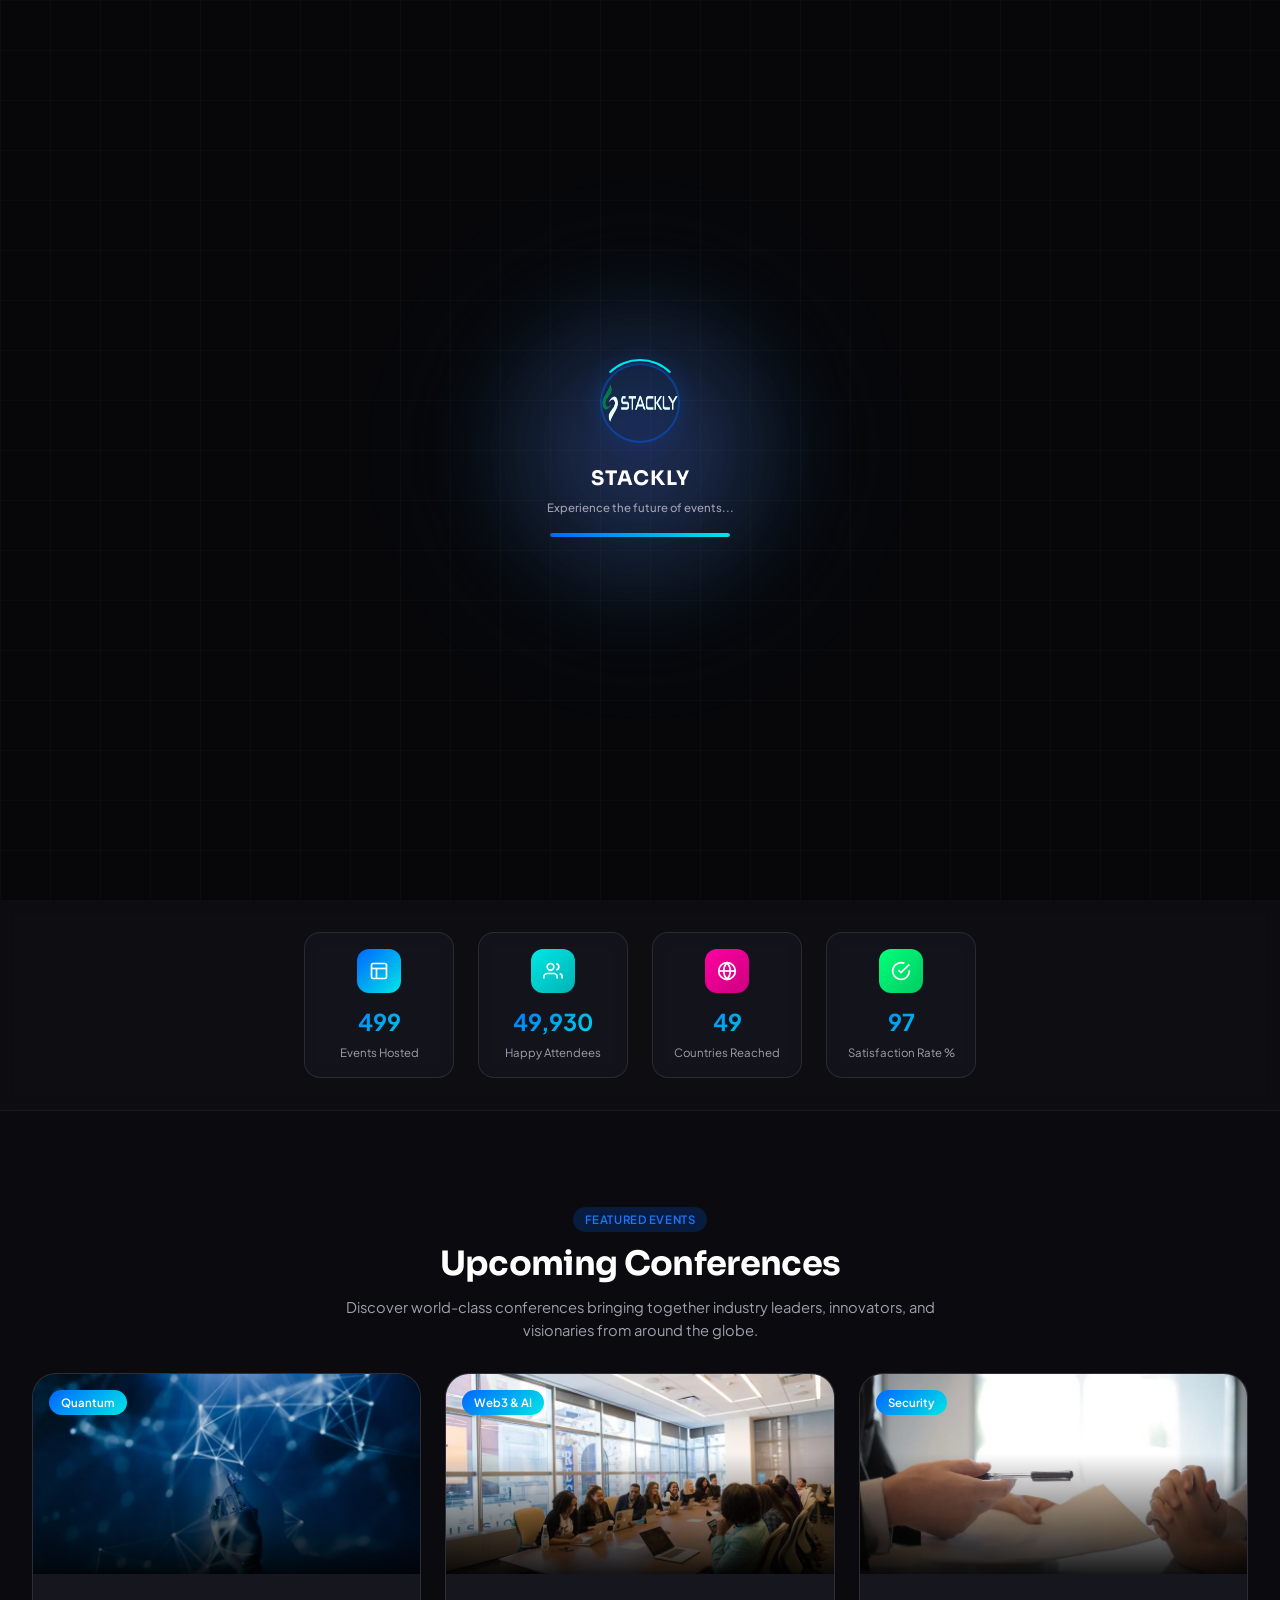
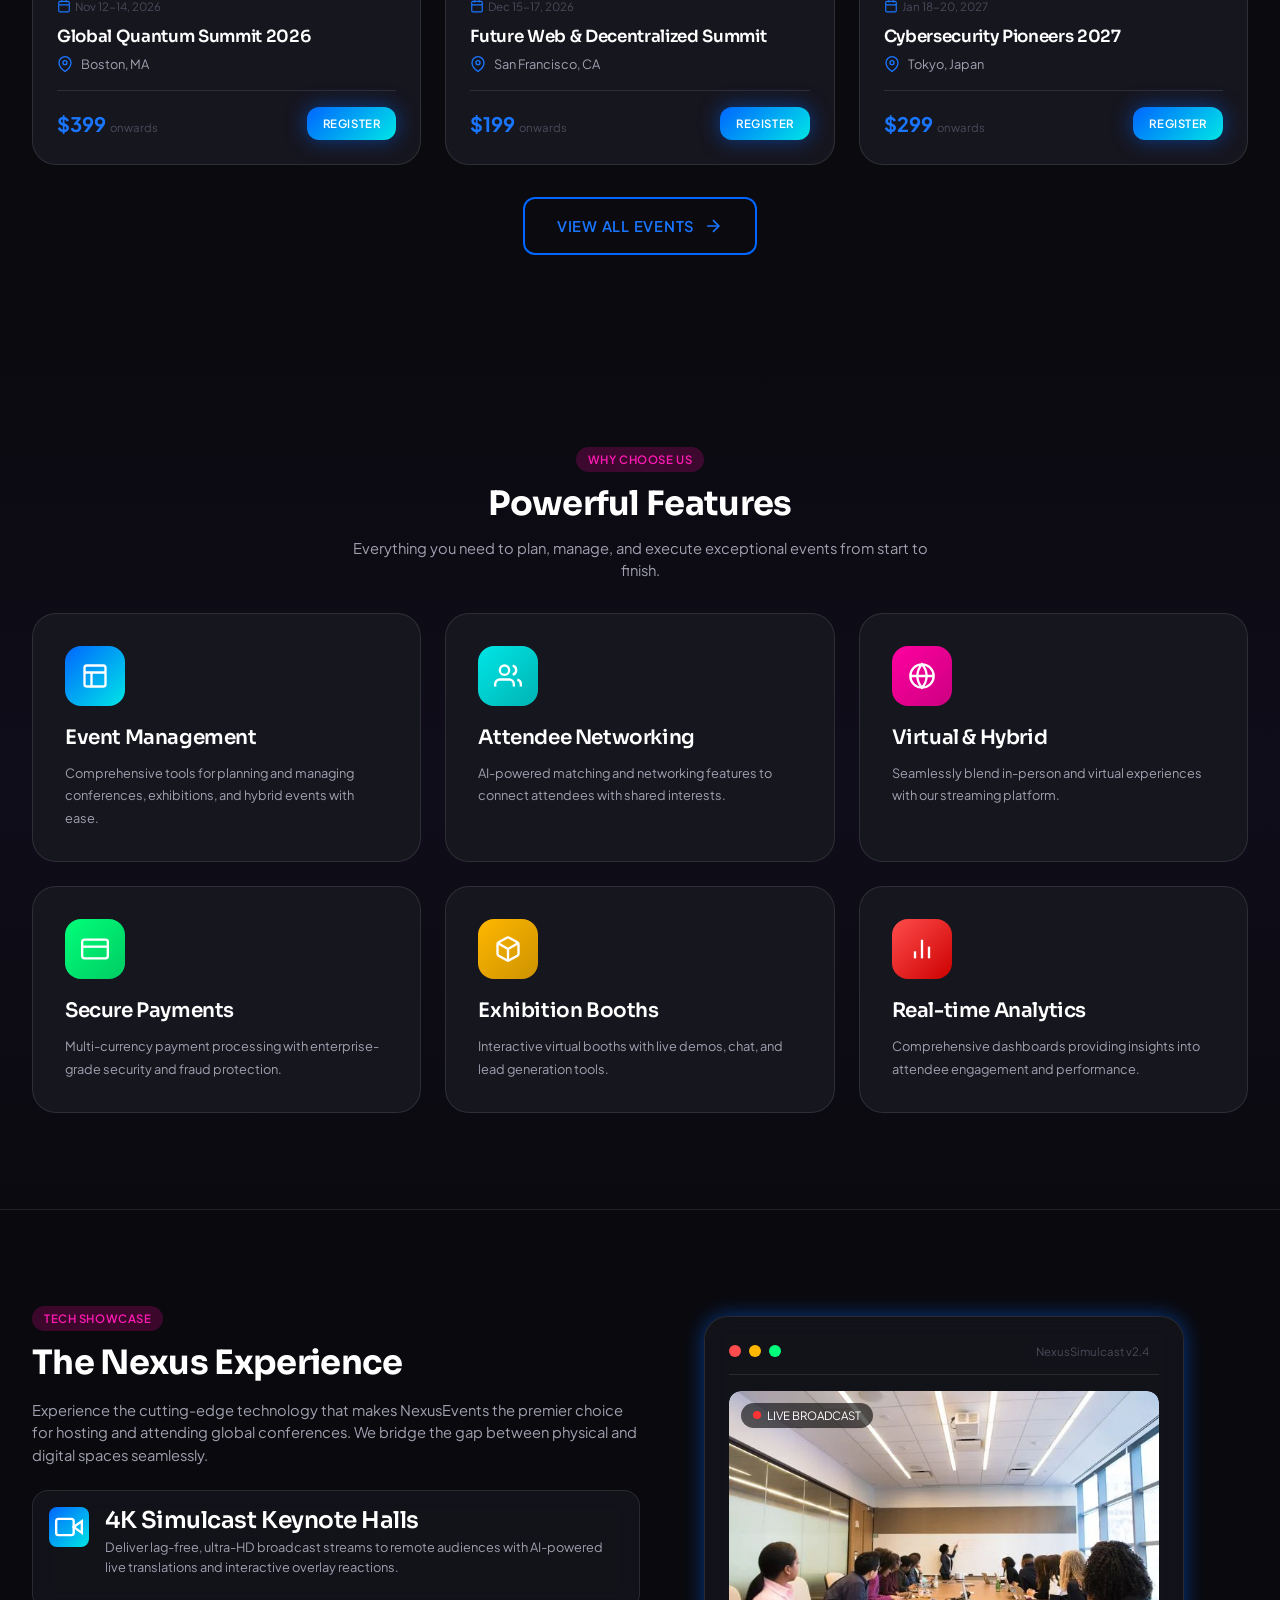
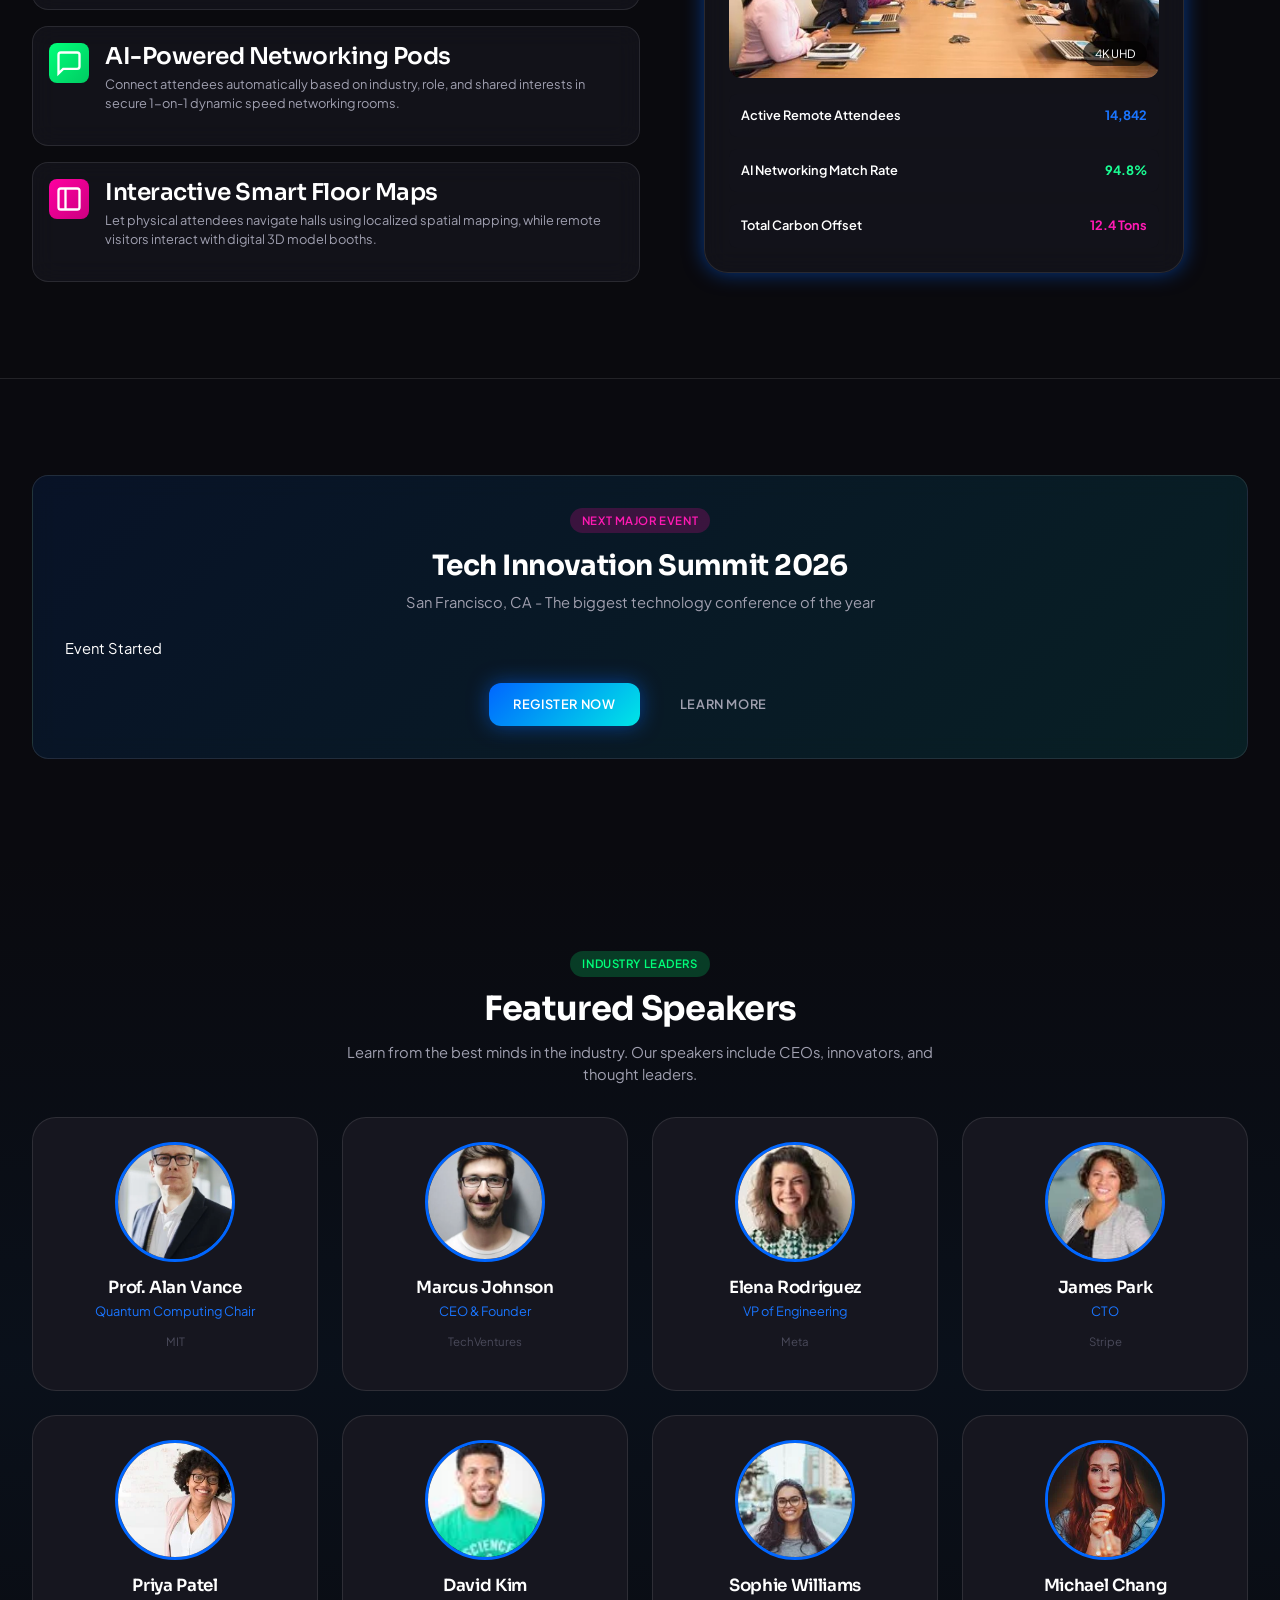
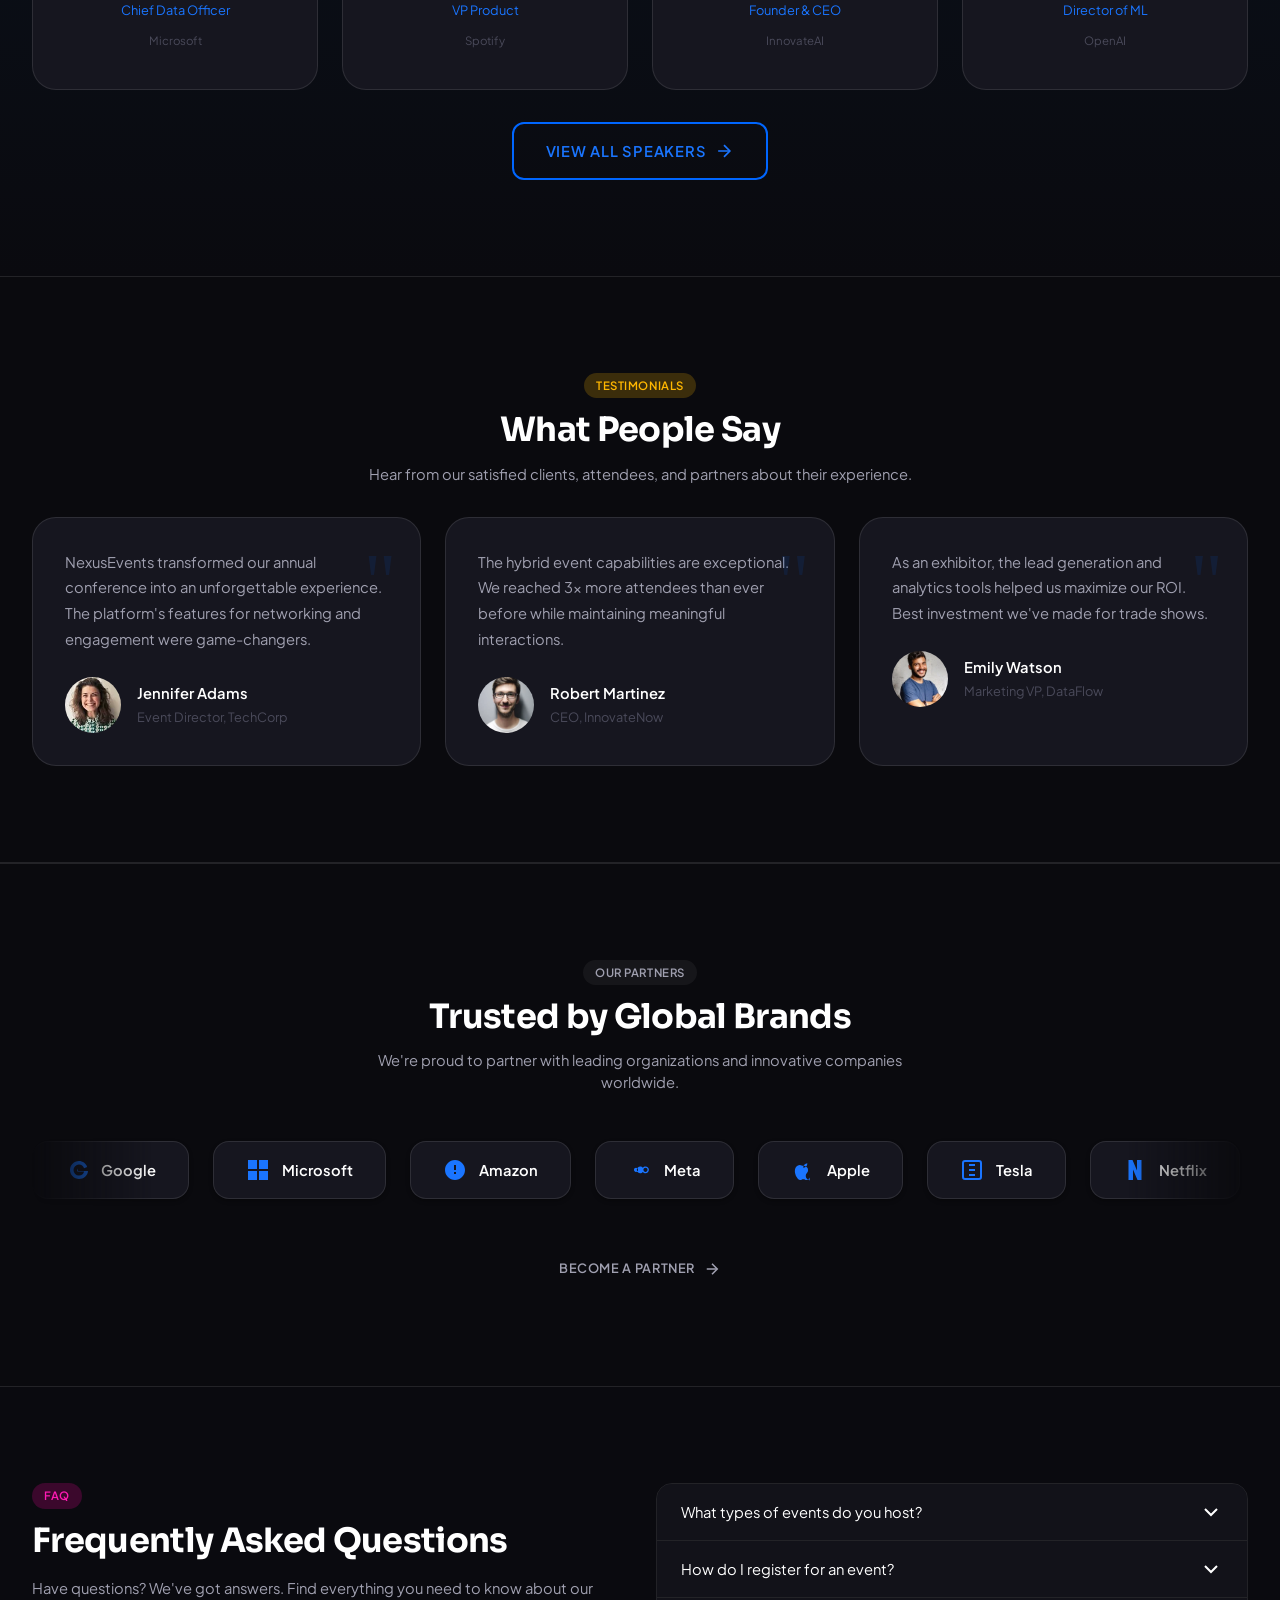
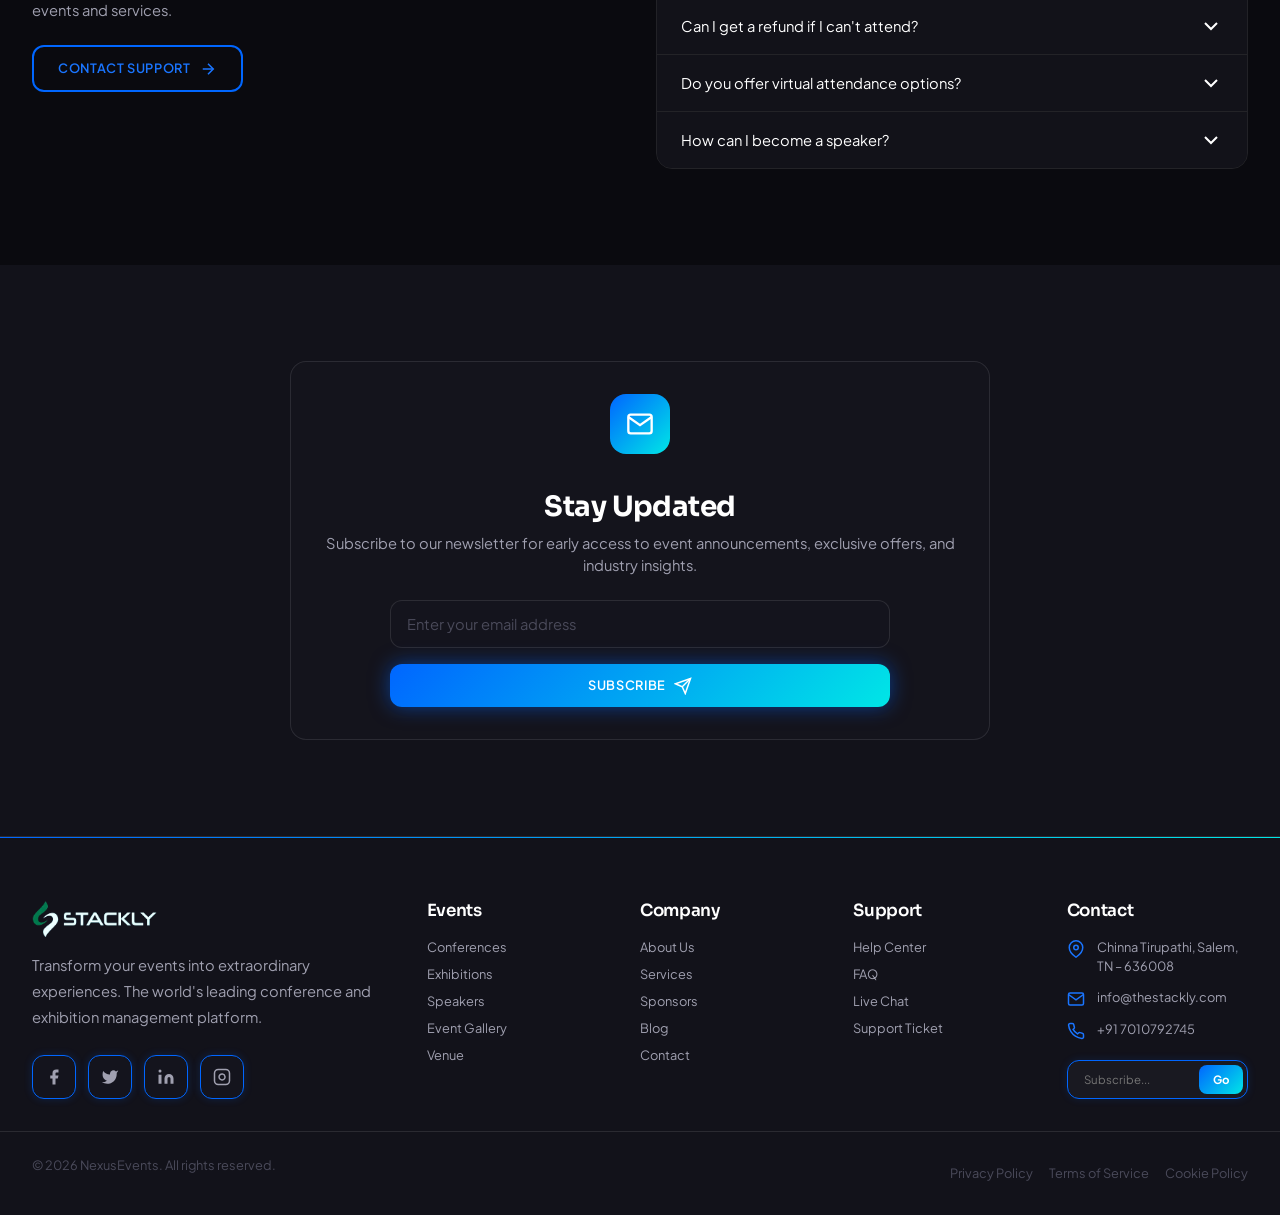
==== index.html @ 1e0a066d "Initial commit" ====
<!DOCTYPE html>
<html lang="en" data-theme="dark">

<head>
  <meta charset="UTF-8">
  <meta name="viewport" content="width=device-width, initial-scale=1.0">
  <meta name="description"
    content="NexusEvents - Premier Conference & Exhibition Management Platform. Plan, manage, and execute world-class events with cutting-edge technology.">
  <meta name="keywords" content="conference, exhibition, event management, networking, tickets, registration">
  <meta name="author" content="NexusEvents">

  <!-- Open Graph -->
  <meta property="og:title" content="NexusEvents - Conference & Exhibition Management Platform">
  <meta property="og:description" content="Plan, manage, and execute world-class events with cutting-edge technology.">
  <meta property="og:type" content="website">

  <title>NexusEvents - Conference & Exhibition Management Platform</title>

  <!-- Favicon -->
  <link rel="icon" type="image/svg+xml"
    href="data:image/svg+xml,%3Csvg xmlns='http://www.w3.org/2000/svg' viewBox='0 0 100 100'%3E%3Cdefs%3E%3ClinearGradient id='g' x1='0%25' y1='0%25' x2='100%25' y2='100%25'%3E%3Cstop offset='0%25' style='stop-color:%230066ff'/%3E%3Cstop offset='100%25' style='stop-color:%2300e6e6'/%3E%3C/linearGradient%3E%3C/defs%3E%3Crect width='100' height='100' rx='20' fill='url(%23g)'/%3E%3Cpath d='M30 35h40v5H30zm0 12h40v5H30zm0 12h30v5H30z' fill='white'/%3E%3C/svg%3E">

  <!-- Fonts -->
  <link rel="preconnect" href="https://fonts.googleapis.com">
  <link rel="preconnect" href="https://fonts.gstatic.com" crossorigin>
  <link
    href="https://fonts.googleapis.com/css2?family=Plus+Jakarta+Sans:wght@300;400;500;600;700;800&family=Sora:wght@400;500;600;700;800&family=JetBrains+Mono:wght@400;500&display=swap"
    rel="stylesheet">

  <!-- Styles -->
  <link rel="stylesheet" href="css/main.css">
</head>

<body>
  <!-- Loading Screen -->
  <div class="loading-screen" id="loadingScreen"></div>

  <!-- Skip Link for Accessibility -->
  <a href="#main-content" class="skip-link">Skip to main content</a>

  <!-- Header -->
  <header class="header" id="header">
    <div class="header-container">
      <a href="index.html" class="header-logo">
        <div class="header-logo-icon">
          <svg viewBox="0 0 24 24" fill="none" stroke="currentColor" stroke-width="2">
            <rect x="3" y="3" width="18" height="18" rx="2" ry="2"></rect>
            <line x1="3" y1="9" x2="21" y2="9"></line>
            <line x1="9" y1="21" x2="9" y2="9"></line>
          </svg>
        </div>
        <span class="header-logo-text">NexusEvents</span>
      </a>

      <nav class="header-nav" role="navigation" aria-label="Main navigation">
        <a href="index.html" class="header-nav-link active">Home</a>
        <div class="header-nav-item">
          <a href="#" class="header-nav-link">Events</a>
          <div class="header-dropdown">
            <a href="conferences.html" class="header-dropdown-link">
              <svg viewBox="0 0 24 24" fill="none" stroke="currentColor" stroke-width="2">
                <rect x="3" y="3" width="18" height="18" rx="2" ry="2"></rect>
                <line x1="3" y1="9" x2="21" y2="9"></line>
              </svg>
              Conferences
            </a>
            <a href="exhibitions.html" class="header-dropdown-link">
              <svg viewBox="0 0 24 24" fill="none" stroke="currentColor" stroke-width="2">
                <path d="M12 2L2 7l10 5 10-5-10-5z"></path>
                <path d="M2 17l10 5 10-5"></path>
                <path d="M2 12l10 5 10-5"></path>
              </svg>
              Exhibitions
            </a>
            <a href="speakers.html" class="header-dropdown-link">
              <svg viewBox="0 0 24 24" fill="none" stroke="currentColor" stroke-width="2">
                <path d="M17 21v-2a4 4 0 0 0-4-4H5a4 4 0 0 0-4 4v2"></path>
                <circle cx="9" cy="7" r="4"></circle>
                <path d="M23 21v-2a4 4 0 0 0-3-3.87"></path>
                <path d="M16 3.13a4 4 0 0 1 0 7.75"></path>
              </svg>
              Speakers
            </a>
          </div>
        </div>
        <a href="about.html" class="header-nav-link">About</a>
        <a href="services.html" class="header-nav-link">Services</a>
        <a href="pricing.html" class="header-nav-link">Pricing</a>
        <a href="blog.html" class="header-nav-link">Blog</a>
        <a href="contact.html" class="header-nav-link">Contact</a>
      </nav>

      <div class="header-actions">
        <a href="login.html" class="btn btn-secondary btn-sm">Login</a>
        <a href="register.html" class="btn btn-primary btn-sm">Register</a>

        <button class="header-menu-toggle" aria-label="Toggle mobile menu">
          <svg viewBox="0 0 24 24" width="24" height="24" fill="none" stroke="currentColor" stroke-width="2">
            <line x1="3" y1="6" x2="21" y2="6"></line>
            <line x1="3" y1="12" x2="21" y2="12"></line>
            <line x1="3" y1="18" x2="21" y2="18"></line>
          </svg>
        </button>
      </div>
    </div>
  </header>

  <!-- Mobile Navigation -->
  <nav class="mobile-nav" id="mobileNav">
    <div class="mobile-nav-content">
      <a href="index.html" class="mobile-nav-link active">Home</a>
      <a href="conferences.html" class="mobile-nav-link">Conferences</a>
      <a href="exhibitions.html" class="mobile-nav-link">Exhibitions</a>
      <a href="speakers.html" class="mobile-nav-link">Speakers</a>
      <a href="about.html" class="mobile-nav-link">About</a>
      <a href="services.html" class="mobile-nav-link">Services</a>
      <a href="pricing.html" class="mobile-nav-link">Pricing</a>
      <a href="blog.html" class="mobile-nav-link">Blog</a>
      <a href="contact.html" class="mobile-nav-link">Contact</a>
      <div class="mobile-nav-divider"></div>
      <a href="login.html" class="mobile-nav-link">Login</a>
      <a href="register.html" class="mobile-nav-link">Register</a>
    </div>
  </nav>

  <!-- Main Content -->
  <main id="main-content">
    <section class="hero">
      <div class="hero-bg-carousel">
        <div class="hero-bg-slide active" style="background-image: url('assets/pexels_photo_2774556.webp');"></div>
        <div class="hero-bg-slide" style="background-image: url('assets/pexels_photo_1181396.webp');"></div>
        <div class="hero-bg-slide" style="background-image: url('assets/pexels_photo_3183183.webp');"></div>
        <div class="hero-bg-overlay"></div>
      </div>
      <div class="hero-particles" aria-hidden="true"></div>

      <div class="container">
        <div class="hero-content">


          <h1 class="hero-title" id="hero-title">
            <span class="hero-title-line">Transform Your</span>
            <span class="hero-title-line"><span class="hero-title-gradient">Events</span> Into</span>
            <span class="hero-title-line">Extraordinary</span>
            <span class="hero-title-line"><span class="hero-title-gradient">Experiences</span></span>
          </h1>

          <p class="hero-description" id="hero-desc">
            Plan, manage, and execute world-class conferences and exhibitions with our cutting-edge platform. Connect
            with industry leaders, showcase innovations, and create unforgettable experiences.
          </p>

          <div class="hero-actions">
            <a href="conferences.html" class="btn btn-primary btn-lg btn-ripple">
              <svg viewBox="0 0 24 24" width="20" height="20" fill="none" stroke="currentColor" stroke-width="2">
                <polygon points="5 3 19 12 5 21 5 3"></polygon>
              </svg>
              Explore Events
            </a>
            <a href="register.html" class="btn btn-outline btn-lg">
              <svg viewBox="0 0 24 24" width="20" height="20" fill="none" stroke="currentColor" stroke-width="2">
                <path d="M16 21v-2a4 4 0 0 0-4-4H5a4 4 0 0 0-4 4v2"></path>
                <circle cx="8.5" cy="7" r="4"></circle>
                <line x1="20" y1="8" x2="20" y2="14"></line>
                <line x1="23" y1="11" x2="17" y2="11"></line>
              </svg>
              Register Now
            </a>
          </div>

          <!-- Orbit Animation -->
          <div class="hero-visual" aria-hidden="true">
            <div class="hero-3d-element">
              <div class="hero-orbit"></div>
              <div class="hero-orbit"></div>
              <div class="hero-orbit"></div>
              <div class="hero-center">
                <svg viewBox="0 0 24 24" fill="none" stroke="currentColor" stroke-width="2">
                  <rect x="3" y="3" width="18" height="18" rx="2" ry="2"></rect>
                  <line x1="3" y1="9" x2="21" y2="9"></line>
                  <line x1="9" y1="21" x2="9" y2="9"></line>
                </svg>
              </div>
            </div>
          </div>


    </section>

    <!-- Stats Section -->
    <section class="section"
      style="padding: var(--space-8) 0; background: rgba(255, 255, 255, 0.015); backdrop-filter: blur(8px); -webkit-backdrop-filter: blur(8px); border-bottom: 1px solid var(--border-secondary);">
      <div class="container">
        <div class="stats-row">
          <div class="stat-item" data-animate="fade-up">
            <div class="stat-icon">
              <svg viewBox="0 0 24 24" fill="none" stroke="currentColor" stroke-width="2">
                <rect x="3" y="3" width="18" height="18" rx="2" ry="2"></rect>
                <line x1="3" y1="9" x2="21" y2="9"></line>
                <line x1="9" y1="21" x2="9" y2="9"></line>
              </svg>
            </div>
            <div class="stat-value" data-count="500">0</div>
            <div class="stat-label">Events Hosted</div>
          </div>

          <div class="stat-item" data-animate="fade-up" data-delay="100">
            <div class="stat-icon" style="background: linear-gradient(135deg, #00e6e6, #00b3b3);">
              <svg viewBox="0 0 24 24" fill="none" stroke="currentColor" stroke-width="2">
                <path d="M17 21v-2a4 4 0 0 0-4-4H5a4 4 0 0 0-4 4v2"></path>
                <circle cx="9" cy="7" r="4"></circle>
                <path d="M23 21v-2a4 4 0 0 0-3-3.87"></path>
                <path d="M16 3.13a4 4 0 0 1 0 7.75"></path>
              </svg>
            </div>
            <div class="stat-value" data-count="50000">0</div>
            <div class="stat-label">Happy Attendees</div>
          </div>

          <div class="stat-item" data-animate="fade-up" data-delay="200">
            <div class="stat-icon" style="background: linear-gradient(135deg, #ff00a0, #cc0080);">
              <svg viewBox="0 0 24 24" fill="none" stroke="currentColor" stroke-width="2">
                <circle cx="12" cy="12" r="10"></circle>
                <line x1="2" y1="12" x2="22" y2="12"></line>
                <path d="M12 2a15.3 15.3 0 0 1 4 10 15.3 15.3 0 0 1-4 10 15.3 15.3 0 0 1-4-10 15.3 15.3 0 0 1 4-10z">
                </path>
              </svg>
            </div>
            <div class="stat-value" data-count="50">0</div>
            <div class="stat-label">Countries Reached</div>
          </div>

          <div class="stat-item" data-animate="fade-up" data-delay="300">
            <div class="stat-icon" style="background: linear-gradient(135deg, #00ff7a, #00cc62);">
              <svg viewBox="0 0 24 24" fill="none" stroke="currentColor" stroke-width="2">
                <path d="M22 11.08V12a10 10 0 1 1-5.93-9.14"></path>
                <polyline points="22 4 12 14.01 9 11.01"></polyline>
              </svg>
            </div>
            <div class="stat-value" data-count="98">0</div>
            <div class="stat-label">Satisfaction Rate %</div>
          </div>
        </div>
      </div>
    </section>

    <!-- Featured Conferences Section -->
    <section class="section" id="conferences">
      <div class="container">
        <div class="text-center mb-8" data-animate="fade-up">
          <span class="badge badge-primary mb-3">Featured Events</span>
          <h2>Upcoming Conferences</h2>
          <p class="text-secondary" style="max-width: 600px; margin: 0 auto;">
            Discover world-class conferences bringing together industry leaders, innovators, and visionaries from around
            the globe.
          </p>
        </div>

        <div class="grid grid-cols-1 md:grid-cols-2 lg:grid-cols-3 gap-6" id="eventsGrid">
          <!-- Event Card 1 -->
          <article class="event-card" data-animate="fade-up">
            <div class="event-card-image">
              <img src="assets/pexels_photo_8386440.webp" alt="Global Quantum Summit" loading="lazy">
              <div class="event-card-overlay"></div>
              <span class="event-card-badge">Quantum</span>
            </div>
            <div class="event-card-body">
              <div class="event-card-meta">
                <span class="event-card-meta-item">
                  <svg viewBox="0 0 24 24" fill="none" stroke="currentColor" stroke-width="2">
                    <rect x="3" y="4" width="18" height="18" rx="2" ry="2"></rect>
                    <line x1="16" y1="2" x2="16" y2="6"></line>
                    <line x1="8" y1="2" x2="8" y2="6"></line>
                    <line x1="3" y1="10" x2="21" y2="10"></line>
                  </svg>
                  Nov 12-14, 2026
                </span>
              </div>
              <h3 class="event-card-title">Global Quantum Summit 2026</h3>
              <div class="event-card-location">
                <svg viewBox="0 0 24 24" fill="none" stroke="currentColor" stroke-width="2">
                  <path d="M21 10c0 7-9 13-9 13s-9-6-9-13a9 9 0 0 1 18 0z"></path>
                  <circle cx="12" cy="10" r="3"></circle>
                </svg>
                Boston, MA
              </div>
              <div class="event-card-footer">
                <span class="event-card-price">$399 <span> onwards</span></span>
                <a href="conferences.html" class="btn btn-primary btn-sm">Register</a>
              </div>
            </div>
          </article>
          <!-- Event Card 2 -->
          <article class="event-card" data-animate="fade-up" data-delay="100">
            <div class="event-card-image">
              <img src="assets/pexels_photo_1181406.webp" alt="Future Web & Decentralized Summit" loading="lazy">
              <div class="event-card-overlay"></div>
              <span class="event-card-badge">Web3 & AI</span>
            </div>
            <div class="event-card-body">
              <div class="event-card-meta">
                <span class="event-card-meta-item">
                  <svg viewBox="0 0 24 24" fill="none" stroke="currentColor" stroke-width="2">
                    <rect x="3" y="4" width="18" height="18" rx="2" ry="2"></rect>
                    <line x1="16" y1="2" x2="16" y2="6"></line>
                    <line x1="8" y1="2" x2="8" y2="6"></line>
                    <line x1="3" y1="10" x2="21" y2="10"></line>
                  </svg>
                  Dec 15-17, 2026
                </span>
              </div>
              <h3 class="event-card-title">Future Web & Decentralized Summit</h3>
              <div class="event-card-location">
                <svg viewBox="0 0 24 24" fill="none" stroke="currentColor" stroke-width="2">
                  <path d="M21 10c0 7-9 13-9 13s-9-6-9-13a9 9 0 0 1 18 0z"></path>
                  <circle cx="12" cy="10" r="3"></circle>
                </svg>
                San Francisco, CA
              </div>
              <div class="event-card-footer">
                <span class="event-card-price">$199 <span> onwards</span></span>
                <a href="conferences.html" class="btn btn-primary btn-sm">Register</a>
              </div>
            </div>
          </article>

          <!-- Event Card 3 -->
          <article class="event-card" data-animate="fade-up" data-delay="200">
            <div class="event-card-image">
              <img src="assets/pexels_photo_3760067.webp" alt="Cybersecurity Pioneers Conference" loading="lazy">
              <div class="event-card-overlay"></div>
              <span class="event-card-badge">Security</span>
            </div>
            <div class="event-card-body">
              <div class="event-card-meta">
                <span class="event-card-meta-item">
                  <svg viewBox="0 0 24 24" fill="none" stroke="currentColor" stroke-width="2">
                    <rect x="3" y="4" width="18" height="18" rx="2" ry="2"></rect>
                    <line x1="16" y1="2" x2="16" y2="6"></line>
                    <line x1="8" y1="2" x2="8" y2="6"></line>
                    <line x1="3" y1="10" x2="21" y2="10"></line>
                  </svg>
                  Jan 18-20, 2027
                </span>
              </div>
              <h3 class="event-card-title">Cybersecurity Pioneers 2027</h3>
              <div class="event-card-location">
                <svg viewBox="0 0 24 24" fill="none" stroke="currentColor" stroke-width="2">
                  <path d="M21 10c0 7-9 13-9 13s-9-6-9-13a9 9 0 0 1 18 0z"></path>
                  <circle cx="12" cy="10" r="3"></circle>
                </svg>
                Tokyo, Japan
              </div>
              <div class="event-card-footer">
                <span class="event-card-price">$299 <span> onwards</span></span>
                <a href="conferences.html" class="btn btn-primary btn-sm">Register</a>
              </div>
            </div>
          </article>
        </div>

        <div class="text-center mt-8" data-animate="fade-up">
          <a href="conferences.html" class="btn btn-outline btn-lg">
            View All Events
            <svg viewBox="0 0 24 24" width="20" height="20" fill="none" stroke="currentColor" stroke-width="2">
              <line x1="5" y1="12" x2="19" y2="12"></line>
              <polyline points="12 5 19 12 12 19"></polyline>
            </svg>
          </a>
        </div>
      </div>
    </section>

    <!-- Features Section -->
    <section class="section"
      style="background: linear-gradient(180deg, rgba(10, 10, 15, 0) 0%, rgba(33, 22, 60, 0.25) 50%, rgba(10, 10, 15, 0) 100%);">
      <div class="container">
        <div class="text-center mb-8" data-animate="fade-up">
          <span class="badge badge-accent mb-3">Why Choose Us</span>
          <h2>Powerful Features</h2>
          <p class="text-secondary" style="max-width: 600px; margin: 0 auto;">
            Everything you need to plan, manage, and execute exceptional events from start to finish.
          </p>
        </div>

        <div class="features-grid">
          <div class="feature-card" data-animate="fade-up">
            <div class="feature-icon">
              <svg viewBox="0 0 24 24" fill="none" stroke="currentColor" stroke-width="2">
                <rect x="3" y="3" width="18" height="18" rx="2" ry="2"></rect>
                <line x1="3" y1="9" x2="21" y2="9"></line>
                <line x1="9" y1="21" x2="9" y2="9"></line>
              </svg>
            </div>
            <h3 class="feature-title">Event Management</h3>
            <p class="feature-description">Comprehensive tools for planning and managing conferences, exhibitions, and
              hybrid events with ease.</p>
          </div>

          <div class="feature-card" data-animate="fade-up" data-delay="100">
            <div class="feature-icon" style="background: linear-gradient(135deg, #00e6e6, #00b3b3);">
              <svg viewBox="0 0 24 24" fill="none" stroke="currentColor" stroke-width="2">
                <path d="M17 21v-2a4 4 0 0 0-4-4H5a4 4 0 0 0-4 4v2"></path>
                <circle cx="9" cy="7" r="4"></circle>
                <path d="M23 21v-2a4 4 0 0 0-3-3.87"></path>
                <path d="M16 3.13a4 4 0 0 1 0 7.75"></path>
              </svg>
            </div>
            <h3 class="feature-title">Attendee Networking</h3>
            <p class="feature-description">AI-powered matching and networking features to connect attendees with shared
              interests.</p>
          </div>

          <div class="feature-card" data-animate="fade-up" data-delay="200">
            <div class="feature-icon" style="background: linear-gradient(135deg, #ff00a0, #cc0080);">
              <svg viewBox="0 0 24 24" fill="none" stroke="currentColor" stroke-width="2">
                <circle cx="12" cy="12" r="10"></circle>
                <line x1="2" y1="12" x2="22" y2="12"></line>
                <path d="M12 2a15.3 15.3 0 0 1 4 10 15.3 15.3 0 0 1-4 10 15.3 15.3 0 0 1-4-10 15.3 15.3 0 0 1 4-10z">
                </path>
              </svg>
            </div>
            <h3 class="feature-title">Virtual & Hybrid</h3>
            <p class="feature-description">Seamlessly blend in-person and virtual experiences with our streaming
              platform.</p>
          </div>

          <div class="feature-card" data-animate="fade-up" data-delay="300">
            <div class="feature-icon" style="background: linear-gradient(135deg, #00ff7a, #00cc62);">
              <svg viewBox="0 0 24 24" fill="none" stroke="currentColor" stroke-width="2">
                <rect x="1" y="4" width="22" height="16" rx="2" ry="2"></rect>
                <line x1="1" y1="10" x2="23" y2="10"></line>
              </svg>
            </div>
            <h3 class="feature-title">Secure Payments</h3>
            <p class="feature-description">Multi-currency payment processing with enterprise-grade security and fraud
              protection.</p>
          </div>

          <div class="feature-card" data-animate="fade-up" data-delay="400">
            <div class="feature-icon" style="background: linear-gradient(135deg, #ffb700, #cc9200);">
              <svg viewBox="0 0 24 24" fill="none" stroke="currentColor" stroke-width="2">
                <path
                  d="M21 16V8a2 2 0 0 0-1-1.73l-7-4a2 2 0 0 0-2 0l-7 4A2 2 0 0 0 3 8v8a2 2 0 0 0 1 1.73l7 4a2 2 0 0 0 2 0l7-4A2 2 0 0 0 21 16z">
                </path>
                <polyline points="3.27 6.96 12 12.01 20.73 6.96"></polyline>
                <line x1="12" y1="22.08" x2="12" y2="12"></line>
              </svg>
            </div>
            <h3 class="feature-title">Exhibition Booths</h3>
            <p class="feature-description">Interactive virtual booths with live demos, chat, and lead generation tools.
            </p>
          </div>

          <div class="feature-card" data-animate="fade-up" data-delay="500">
            <div class="feature-icon" style="background: linear-gradient(135deg, #ff4d4d, #cc0000);">
              <svg viewBox="0 0 24 24" fill="none" stroke="currentColor" stroke-width="2">
                <line x1="18" y1="20" x2="18" y2="10"></line>
                <line x1="12" y1="20" x2="12" y2="4"></line>
                <line x1="6" y1="20" x2="6" y2="14"></line>
              </svg>
            </div>
            <h3 class="feature-title">Real-time Analytics</h3>
            <p class="feature-description">Comprehensive dashboards providing insights into attendee engagement and
              performance.</p>
          </div>
        </div>
      </div>
    </section>

    <!-- Hybrid Event Tech Showcase Section (New & Unique Content) -->
    <section class="section" id="tech-showcase"
      style="background: rgba(10, 10, 15, 0.3); border-top: 1px solid var(--border-primary); border-bottom: 1px solid var(--border-primary);">
      <div class="container">
        <div class="grid grid-cols-1 lg:grid-cols-2 gap-12 items-center">
          <div data-animate="fade-up">
            <span class="badge badge-accent mb-3">Tech Showcase</span>
            <h2 class="mb-4">The Nexus Experience</h2>
            <p class="text-secondary mb-6">
              Experience the cutting-edge technology that makes NexusEvents the premier choice for hosting and attending
              global conferences. We bridge the gap between physical and digital spaces seamlessly.
            </p>
            <div style="display: flex; flex-direction: column; gap: var(--space-4);">
              <div class="card card-glass p-4" style="display: flex; gap: var(--space-4); align-items: flex-start;">
                <div class="feature-icon"
                  style="background: linear-gradient(135deg, #0066ff, #00e6e6); flex-shrink: 0; width: 40px; height: 40px; border-radius: var(--radius-md); display: flex; align-items: center; justify-content: center; color: white;">
                  <svg viewBox="0 0 24 24" width="20" height="20" fill="none" stroke="currentColor" stroke-width="2">
                    <polygon points="23 7 16 12 23 17 23 7"></polygon>
                    <rect x="1" y="5" width="15" height="14" rx="2" ry="2"></rect>
                  </svg>
                </div>
                <div>
                  <h4 style="font-weight: var(--fw-semibold); color: var(--text-primary); margin-bottom: 4px;">4K
                    Simulcast Keynote Halls</h4>
                  <p class="text-secondary" style="font-size: var(--fs-sm);">Deliver lag-free, ultra-HD broadcast
                    streams to remote audiences with AI-powered live translations and interactive overlay reactions.</p>
                </div>
              </div>
              <div class="card card-glass p-4" style="display: flex; gap: var(--space-4); align-items: flex-start;">
                <div class="feature-icon"
                  style="background: linear-gradient(135deg, #00ff7a, #00cc62); flex-shrink: 0; width: 40px; height: 40px; border-radius: var(--radius-md); display: flex; align-items: center; justify-content: center; color: white;">
                  <svg viewBox="0 0 24 24" width="20" height="20" fill="none" stroke="currentColor" stroke-width="2">
                    <path d="M21 15a2 2 0 0 1-2 2H7l-4 4V5a2 2 0 0 1 2-2h14a2 2 0 0 1 2 2z"></path>
                  </svg>
                </div>
                <div>
                  <h4 style="font-weight: var(--fw-semibold); color: var(--text-primary); margin-bottom: 4px;">
                    AI-Powered Networking Pods</h4>
                  <p class="text-secondary" style="font-size: var(--fs-sm);">Connect attendees automatically based on
                    industry, role, and shared interests in secure 1-on-1 dynamic speed networking rooms.</p>
                </div>
              </div>
              <div class="card card-glass p-4" style="display: flex; gap: var(--space-4); align-items: flex-start;">
                <div class="feature-icon"
                  style="background: linear-gradient(135deg, #ff00a0, #cc0080); flex-shrink: 0; width: 40px; height: 40px; border-radius: var(--radius-md); display: flex; align-items: center; justify-content: center; color: white;">
                  <svg viewBox="0 0 24 24" width="20" height="20" fill="none" stroke="currentColor" stroke-width="2">
                    <rect x="3" y="3" width="18" height="18" rx="2" ry="2"></rect>
                    <line x1="9" y1="3" x2="9" y2="21"></line>
                  </svg>
                </div>
                <div>
                  <h4 style="font-weight: var(--fw-semibold); color: var(--text-primary); margin-bottom: 4px;">
                    Interactive Smart Floor Maps</h4>
                  <p class="text-secondary" style="font-size: var(--fs-sm);">Let physical attendees navigate halls using
                    localized spatial mapping, while remote visitors interact with digital 3D model booths.</p>
                </div>
              </div>
            </div>
          </div>
          <div style="position: relative; display: flex; justify-content: center;" data-animate="fade-up"
            data-delay="200">
            <!-- Simulated Interface Mockup (Aesthetic) -->
            <div class="glass-panel"
              style="width: 100%; max-width: 480px; padding: var(--space-6); border: 1px solid var(--border-primary); border-radius: var(--radius-2xl); position: relative; overflow: hidden; box-shadow: var(--shadow-glow);">
              <div
                style="display: flex; align-items: center; justify-content: space-between; margin-bottom: var(--space-4); border-bottom: 1px solid var(--border-primary); padding-bottom: var(--space-3);">
                <div style="display: flex; align-items: center; gap: 8px;">
                  <div style="width: 12px; height: 12px; border-radius: 50%; background: #ff4d4d;"></div>
                  <div style="width: 12px; height: 12px; border-radius: 50%; background: #ffb700;"></div>
                  <div style="width: 12px; height: 12px; border-radius: 50%; background: #00ff7a;"></div>
                </div>
                <div
                  style="font-size: var(--fs-xs); color: var(--text-muted); background: var(--bg-secondary); padding: 2px 10px; border-radius: var(--radius-full);">
                  NexusSimulcast v2.4</div>
              </div>
              <div
                style="position: relative; border-radius: var(--radius-lg); overflow: hidden; margin-bottom: var(--space-4);">
                <img src="assets/pexels_photo_1181396.webp" alt="Platform Demo Video Placeholder"
                  style="width: 100%; display: block; border-radius: var(--radius-lg);">
                <div
                  style="position: absolute; top: var(--space-3); left: var(--space-3); background: rgba(0,0,0,0.6); padding: 4px var(--space-3); border-radius: var(--radius-full); font-size: var(--fs-xs); color: #fff; display: flex; align-items: center; gap: 6px;">
                  <span
                    style="display: inline-block; width: 8px; height: 8px; border-radius: 50%; background: #ff3333; animation: pulse 1.5s infinite;"></span>
                  LIVE BROADCAST
                </div>
                <div
                  style="position: absolute; bottom: var(--space-3); right: var(--space-3); background: rgba(0,0,0,0.6); padding: 4px var(--space-3); border-radius: var(--radius-full); font-size: var(--fs-xs); color: #fff;">
                  4K UHD
                </div>
              </div>
              <div style="display: flex; flex-direction: column; gap: var(--space-3);">
                <div
                  style="background: var(--bg-secondary); border-radius: var(--radius-md); padding: var(--space-3); display: flex; justify-content: space-between; align-items: center;">
                  <span
                    style="font-size: var(--fs-sm); font-weight: var(--fw-semibold); color: var(--text-primary);">Active
                    Remote Attendees</span>
                  <span
                    style="font-size: var(--fs-sm); font-weight: var(--fw-bold); color: var(--primary-400);">14,842</span>
                </div>
                <div
                  style="background: var(--bg-secondary); border-radius: var(--radius-md); padding: var(--space-3); display: flex; justify-content: space-between; align-items: center;">
                  <span style="font-size: var(--fs-sm); font-weight: var(--fw-semibold); color: var(--text-primary);">AI
                    Networking Match Rate</span>
                  <span
                    style="font-size: var(--fs-sm); font-weight: var(--fw-bold); color: var(--success-400);">94.8%</span>
                </div>
                <div
                  style="background: var(--bg-secondary); border-radius: var(--radius-md); padding: var(--space-3); display: flex; justify-content: space-between; align-items: center;">
                  <span
                    style="font-size: var(--fs-sm); font-weight: var(--fw-semibold); color: var(--text-primary);">Total
                    Carbon Offset</span>
                  <span style="font-size: var(--fs-sm); font-weight: var(--fw-bold); color: var(--accent-400);">12.4
                    Tons</span>
                </div>
              </div>
            </div>
          </div>
        </div>
      </div>
    </section>

    <!-- Countdown Section -->
    <section class="section">
      <div class="container">
        <div class="card card-glass p-8"
          style="background: linear-gradient(135deg, rgba(0, 102, 255, 0.1) 0%, rgba(0, 230, 230, 0.1) 100%);">
          <div class="text-center">
            <span class="badge badge-accent mb-4">Next Major Event</span>
            <h3 class="mb-2">Tech Innovation Summit 2026</h3>
            <p class="text-secondary mb-6">San Francisco, CA - The biggest technology conference of the year</p>

            <div class="countdown" data-countdown="2026-08-15T09:00:00">
              <div class="countdown-item">
                <div class="countdown-value" data-days>00</div>
                <div class="countdown-label">Days</div>
              </div>
              <div class="countdown-item">
                <div class="countdown-value" data-hours>00</div>
                <div class="countdown-label">Hours</div>
              </div>
              <div class="countdown-item">
                <div class="countdown-value" data-minutes>00</div>
                <div class="countdown-label">Minutes</div>
              </div>
              <div class="countdown-item">
                <div class="countdown-value" data-seconds>00</div>
                <div class="countdown-label">Seconds</div>
              </div>
            </div>

            <div class="flex justify-center gap-4 mt-6">
              <a href="conferences.html" class="btn btn-primary">Register Now</a>
              <a href="conferences.html" class="btn btn-ghost">Learn More</a>
            </div>
          </div>
        </div>
      </div>
    </section>

    <!-- Featured Speakers Section -->
    <section class="section" id="speakers"
      style="background: linear-gradient(180deg, rgba(10, 10, 15, 0) 0%, rgba(10, 35, 60, 0.25) 50%, rgba(10, 10, 15, 0) 100%);">
      <div class="container">
        <div class="text-center mb-8" data-animate="fade-up">
          <span class="badge badge-success mb-3">Industry Leaders</span>
          <h2>Featured Speakers</h2>
          <p class="text-secondary" style="max-width: 600px; margin: 0 auto;">
            Learn from the best minds in the industry. Our speakers include CEOs, innovators, and thought leaders.
          </p>
        </div>

        <div class="grid grid-cols-2 md:grid-cols-3 lg:grid-cols-4 gap-6">
          <article class="speaker-card" data-animate="fade-up">
            <div class="speaker-avatar">
              <img src="assets/pexels_photo_2182970.webp" alt="Prof. Alan Vance" loading="lazy">
            </div>
            <h4 class="speaker-name">Prof. Alan Vance</h4>
            <p class="speaker-role">Quantum Computing Chair</p>
            <p class="speaker-company">MIT</p>
          </article>

          <article class="speaker-card" data-animate="fade-up" data-delay="50">
            <div class="speaker-avatar">
              <img src="assets/pexels_photo_220453.webp" alt="Marcus Johnson" loading="lazy">
            </div>
            <h4 class="speaker-name">Marcus Johnson</h4>
            <p class="speaker-role">CEO & Founder</p>
            <p class="speaker-company">TechVentures</p>
          </article>

          <article class="speaker-card" data-animate="fade-up" data-delay="100">
            <div class="speaker-avatar">
              <img src="assets/pexels_photo_774909.webp" alt="Elena Rodriguez" loading="lazy">
            </div>
            <h4 class="speaker-name">Elena Rodriguez</h4>
            <p class="speaker-role">VP of Engineering</p>
            <p class="speaker-company">Meta</p>
          </article>

          <article class="speaker-card" data-animate="fade-up" data-delay="150">
            <div class="speaker-avatar">
              <img src="assets/pexels_photo_1181686.webp" alt="James Park" loading="lazy">
            </div>
            <h4 class="speaker-name">James Park</h4>
            <p class="speaker-role">CTO</p>
            <p class="speaker-company">Stripe</p>
          </article>

          <article class="speaker-card" data-animate="fade-up" data-delay="200">
            <div class="speaker-avatar">
              <img src="assets/pexels_photo_1181519.webp" alt="Priya Patel" loading="lazy">
            </div>
            <h4 class="speaker-name">Priya Patel</h4>
            <p class="speaker-role">Chief Data Officer</p>
            <p class="speaker-company">Microsoft</p>
          </article>

          <article class="speaker-card" data-animate="fade-up" data-delay="250">
            <div class="speaker-avatar">
              <img src="assets/pexels_photo_1222271.webp" alt="David Kim" loading="lazy">
            </div>
            <h4 class="speaker-name">David Kim</h4>
            <p class="speaker-role">VP Product</p>
            <p class="speaker-company">Spotify</p>
          </article>

          <article class="speaker-card" data-animate="fade-up" data-delay="300">
            <div class="speaker-avatar">
              <img src="assets/pexels_photo_1239291.webp" alt="Sophie Williams" loading="lazy">
            </div>
            <h4 class="speaker-name">Sophie Williams</h4>
            <p class="speaker-role">Founder & CEO</p>
            <p class="speaker-company">InnovateAI</p>
          </article>

          <article class="speaker-card" data-animate="fade-up" data-delay="350">
            <div class="speaker-avatar">
              <img src="assets/pexels_photo_3764119.webp" alt="Michael Chang" loading="lazy">
            </div>
            <h4 class="speaker-name">Michael Chang</h4>
            <p class="speaker-role">Director of ML</p>
            <p class="speaker-company">OpenAI</p>
          </article>
        </div>

        <div class="text-center mt-8" data-animate="fade-up">
          <a href="speakers.html" class="btn btn-outline btn-lg">
            View All Speakers
            <svg viewBox="0 0 24 24" width="20" height="20" fill="none" stroke="currentColor" stroke-width="2">
              <line x1="5" y1="12" x2="19" y2="12"></line>
              <polyline points="12 5 19 12 12 19"></polyline>
            </svg>
          </a>
        </div>
      </div>
    </section>

    <!-- Testimonials Section -->
    <section class="section"
      style="background: rgba(10, 10, 15, 0.3); border-top: 1px solid var(--border-primary); border-bottom: 1px solid var(--border-primary);">
      <div class="container">
        <div class="text-center mb-8" data-animate="fade-up">
          <span class="badge badge-warning mb-3">Testimonials</span>
          <h2>What People Say</h2>
          <p class="text-secondary" style="max-width: 600px; margin: 0 auto;">
            Hear from our satisfied clients, attendees, and partners about their experience.
          </p>
        </div>

        <div class="grid grid-cols-1 md:grid-cols-2 lg:grid-cols-3 gap-6">
          <div class="testimonial-card" data-animate="fade-up">
            <span class="testimonial-quote">"</span>
            <p class="testimonial-content">NexusEvents transformed our annual conference into an unforgettable
              experience. The platform's features for networking and engagement were game-changers.</p>
            <div class="testimonial-author">
              <img src="assets/pexels_photo_774909.webp" alt="Jennifer Adams" class="testimonial-avatar" loading="lazy">
              <div class="testimonial-info">
                <div class="testimonial-name">Jennifer Adams</div>
                <div class="testimonial-role">Event Director, TechCorp</div>
              </div>
            </div>
          </div>

          <div class="testimonial-card" data-animate="fade-up" data-delay="100">
            <span class="testimonial-quote">"</span>
            <p class="testimonial-content">The hybrid event capabilities are exceptional. We reached 3x more attendees
              than ever before while maintaining meaningful interactions.</p>
            <div class="testimonial-author">
              <img src="assets/pexels_photo_220453.webp" alt="Robert Martinez" class="testimonial-avatar"
                loading="lazy">
              <div class="testimonial-info">
                <div class="testimonial-name">Robert Martinez</div>
                <div class="testimonial-role">CEO, InnovateNow</div>
              </div>
            </div>
          </div>

          <div class="testimonial-card" data-animate="fade-up" data-delay="200">
            <span class="testimonial-quote">"</span>
            <p class="testimonial-content">As an exhibitor, the lead generation and analytics tools helped us maximize
              our ROI. Best investment we've made for trade shows.</p>
            <div class="testimonial-author">
              <img src="assets/pexels_photo_2379004.webp" alt="Emily Watson" class="testimonial-avatar" loading="lazy">
              <div class="testimonial-info">
                <div class="testimonial-name">Emily Watson</div>
                <div class="testimonial-role">Marketing VP, DataFlow</div>
              </div>
            </div>
          </div>
        </div>
      </div>
    </section>

    <!-- Sponsors Section -->
    <section class="section" id="sponsors"
      style="background: rgba(10, 10, 15, 0.3); border-top: 1px solid var(--border-primary); border-bottom: 1px solid var(--border-primary);">
      <div class="container">
        <div class="text-center mb-8" data-animate="fade-up">
          <span class="badge badge-secondary mb-3">Our Partners</span>
          <h2>Trusted by Global Brands</h2>
          <p class="text-secondary" style="max-width: 600px; margin: 0 auto;">
            We're proud to partner with leading organizations and innovative companies worldwide.
          </p>
        </div>

        <div class="partners-marquee-container" data-animate="fade-up">
          <div class="partners-marquee-track">
            <!-- Group 1 -->
            <div class="partner-logo-card">
              <div class="partner-logo-icon">
                <svg viewBox="0 0 24 24" fill="currentColor">
                  <path
                    d="M12.24 10.285V13.4h6.887c-.648 2.41-2.519 4.13-5.136 4.13A5.46 5.46 0 0 1 8.5 12.062a5.46 5.46 0 0 1 5.49-5.47c2.33 0 4.314 1.48 5.093 3.558l3.056-1.272C20.89 5.342 17.72 3 13.99 3c-4.97 0-9 4.03-9 9s4.03 9 9 9c4.76 0 8.71-3.3 9-8h-9.75z" />
                </svg>
              </div>
              <span>Google</span>
            </div>
            <div class="partner-logo-card">
              <div class="partner-logo-icon">
                <svg viewBox="0 0 24 24" fill="currentColor">
                  <path d="M2 2h9v9H2V2zm11 0h9v9h-9V2zM2 13h9v9H2v-9zm11 0h9v9h-9v-9z" />
                </svg>
              </div>
              <span>Microsoft</span>
            </div>
            <div class="partner-logo-card">
              <div class="partner-logo-icon">
                <svg viewBox="0 0 24 24" fill="currentColor">
                  <path
                    d="M12 2C6.48 2 2 6.48 2 12s4.48 10 10 10 10-4.48 10-10S17.52 2 12 2zm1 14h-2v-2h2v2zm0-4h-2V7h2v5z" />
                </svg>
              </div>
              <span>Amazon</span>
            </div>
            <div class="partner-logo-card">
              <div class="partner-logo-icon">
                <svg viewBox="0 0 24 24" fill="currentColor">
                  <path
                    d="M17.48 8.415c-1.01 0-1.98.504-2.61 1.344-.64-.84-1.61-1.344-2.62-1.344-1.896 0-3.415 1.543-3.415 3.427 0 1.884 1.52 3.428 3.415 3.428 1.01 0 1.98-.504 2.62-1.344.63.84 1.6 1.344 2.61 1.344 1.896 0 3.426-1.544 3.426-3.428 0-1.884-1.53-3.427-3.426-3.427zm0 5.48c-1.137 0-2.053-.925-2.053-2.053s.916-2.053 2.053-2.053c1.136 0 2.052.925 2.052 2.053s-.916 2.053-2.052 2.053zm-9.48 0c-1.137 0-2.053-.925-2.053-2.053s.916-2.053 2.053-2.053c1.137 0 2.053.925 2.053 2.053s-.916 2.053-2.053 2.053z" />
                </svg>
              </div>
              <span>Meta</span>
            </div>
            <div class="partner-logo-card">
              <div class="partner-logo-icon">
                <svg viewBox="0 0 24 24" fill="currentColor">
                  <path
                    d="M18.71 19.5c-.83 1.24-1.71 2.45-3.05 2.47-1.34.03-1.77-.79-3.29-.79-1.53 0-2 .77-3.27.82-1.31.05-2.3-1.32-3.14-2.53C4.25 17 2.94 12.45 4.7 9.39c.87-1.52 2.43-2.48 4.12-2.51 1.28-.02 2.5.87 3.29.87.78 0 2.26-.1 3.81 1.5 1.58 1.63 1.58 4.13 0 5.76-1.58 1.63-1.58 4.13 0 5.76.06.06.12.13.19.19 1.23.03 2 .8 2.6 1.7m-3.41-14.4c.67-.81 1.12-1.93.99-3.05-1 .04-2.22.67-2.94 1.51-.62.71-1.16 1.85-1.02 2.96 1.1.09 2.24-.54 2.97-1.42z" />
                </svg>
              </div>
              <span>Apple</span>
            </div>
            <div class="partner-logo-card">
              <div class="partner-logo-icon">
                <svg viewBox="0 0 24 24" fill="none" stroke="currentColor" stroke-width="2">
                  <rect x="3" y="3" width="18" height="18" rx="2" ry="2"></rect>
                  <path d="M9 17h6M9 7h6M9 12h6"></path>
                </svg>
              </div>
              <span>Tesla</span>
            </div>
            <div class="partner-logo-card">
              <div class="partner-logo-icon">
                <svg viewBox="0 0 24 24" fill="currentColor">
                  <path d="M5.5 2h4l4.5 10.5V2h4.5v20h-4L10 11.5V22H5.5V2z" />
                </svg>
              </div>
              <span>Netflix</span>
            </div>
            <div class="partner-logo-card">
              <div class="partner-logo-icon">
                <svg viewBox="0 0 24 24" fill="currentColor">
                  <path
                    d="M12 2C6.477 2 2 6.477 2 12s4.477 10 10 10 10-4.477 10-10S17.523 2 12 2zm4.586 14.424c-.18.295-.565.387-.86.207-2.377-1.454-5.37-1.783-8.894-.98-.336.074-.668-.135-.745-.47-.077-.337.135-.668.47-.746 3.856-.88 7.15-.5 9.822 1.136.295.18.387.563.207.857zm1.226-2.724c-.227.367-.707.487-1.074.26-2.72-1.672-6.87-2.157-10.082-1.182-.413.125-.85-.107-.975-.52-.125-.413.107-.85.52-.975 3.678-1.117 8.243-.573 11.35 1.34.368.226.488.706.26 1.074zm.106-2.833C14.384 8.71 8.563 8.52 5.2 9.54c-.51.155-1.045-.138-1.2-.648-.156-.51.138-1.045.648-1.2 3.856-1.17 10.28-.95 14.34 1.46.46.273.61.874.337 1.334-.274.46-.874.61-1.334.337z" />
                </svg>
              </div>
              <span>Spotify</span>
            </div>
            <div class="partner-logo-card">
              <div class="partner-logo-icon">
                <svg viewBox="0 0 24 24" fill="currentColor">
                  <path
                    d="M13.93 10.086c0-1.026-.823-1.385-2.22-1.385-1.714 0-3.324.71-4.7 1.5L6 7.426c1.693-1.087 3.946-1.754 6.225-1.754 3.738 0 6.046 1.838 6.046 5.163 0 4.186-5.592 5.086-5.592 6.55 0 .58.5.83 1.25.83 1.867 0 3.722-.853 5.122-1.724l1 2.766c-1.616 1.136-4.062 1.942-6.385 1.942-3.882 0-6.363-1.89-6.363-5.263 0-4.322 5.593-5.205 5.593-6.586z" />
                </svg>
              </div>
              <span>Stripe</span>
            </div>
            <div class="partner-logo-card">
              <div class="partner-logo-icon">
                <svg viewBox="0 0 24 24" fill="currentColor">
                  <path
                    d="M5.042 15.165a2.528 2.528 0 0 1-2.52 2.523 2.528 2.528 0 0 1-2.522-2.523 2.528 2.528 0 0 1 2.522-2.52h2.52v2.52zm1.261 0a2.528 2.528 0 0 1 2.52-2.52h5.043a2.528 2.528 0 0 1 2.522 2.52v5.042a2.528 2.528 0 0 1-2.522 2.52H8.823a2.528 2.528 0 0 1-2.52-2.52v-5.042zM8.823 5.043a2.528 2.528 0 0 1 2.52-2.52 2.528 2.528 0 0 1 2.522 2.52v2.52h-2.522a2.528 2.528 0 0 1-2.52-2.52zm0 1.261a2.528 2.528 0 0 1 2.52 2.52v5.043a2.528 2.528 0 0 1-2.52 2.522H3.78a2.528 2.528 0 0 1-2.52-2.522V8.824a2.528 2.528 0 0 1 2.52-2.52h5.043zm10.135 3.781a2.528 2.528 0 0 1 2.52-2.522 2.528 2.528 0 0 1 2.522 2.522 2.528 2.528 0 0 1-2.522 2.52h-2.52v-2.52zm-1.262 0a2.528 2.528 0 0 1-2.52 2.52h-5.043a2.528 2.528 0 0 1-2.522-2.52V3.78a2.528 2.528 0 0 1 2.522-2.52h5.043a2.528 2.528 0 0 1 2.52 2.52v5.043zm-3.781 10.135a2.528 2.528 0 0 1-2.52 2.52 2.528 2.528 0 0 1-2.522-2.52v-2.522h2.522a2.528 2.528 0 0 1 2.52 2.522zm0-1.262a2.528 2.528 0 0 1-2.52-2.52V8.823a2.528 2.528 0 0 1 2.52-2.52h5.043a2.528 2.528 0 0 1 2.52 2.52v5.043h-5.043z" />
                </svg>
              </div>
              <span>Slack</span>
            </div>
            <div class="partner-logo-card">
              <div class="partner-logo-icon">
                <svg viewBox="0 0 24 24" fill="currentColor">
                  <path
                    d="M12 2C6.48 2 2 6.48 2 12s4.48 10 10 10 10-4.48 10-10S17.52 2 12 2zm4 13.5c0 .83-.67 1.5-1.5 1.5h-5c-.83 0-1.5-.67-1.5-1.5v-5c0-.83 0-1.5 1.5-1.5h5c.83 0 1.5.67 1.5 1.5v5zm3-1.5l-2.5 1.88v-5.76L19 12v2z" />
                </svg>
              </div>
              <span>Zoom</span>
            </div>
            <div class="partner-logo-card">
              <div class="partner-logo-icon">
                <svg viewBox="0 0 24 24" fill="currentColor">
                  <path d="M13.99 3H21v18h-7.01zM10.01 3H3v18h7.01zm1.99 7.73L16.27 18h-2.53l-1.74-3.66h-1.98z" />
                </svg>
              </div>
              <span>Adobe</span>
            </div>

            <!-- Group 2 (Duplicate for loop) -->
            <div class="partner-logo-card">
              <div class="partner-logo-icon">
                <svg viewBox="0 0 24 24" fill="currentColor">
                  <path
                    d="M12.24 10.285V13.4h6.887c-.648 2.41-2.519 4.13-5.136 4.13A5.46 5.46 0 0 1 8.5 12.062a5.46 5.46 0 0 1 5.49-5.47c2.33 0 4.314 1.48 5.093 3.558l3.056-1.272C20.89 5.342 17.72 3 13.99 3c-4.97 0-9 4.03-9 9s4.03 9 9 9c4.76 0 8.71-3.3 9-8h-9.75z" />
                </svg>
              </div>
              <span>Google</span>
            </div>
            <div class="partner-logo-card">
              <div class="partner-logo-icon">
                <svg viewBox="0 0 24 24" fill="currentColor">
                  <path d="M2 2h9v9H2V2zm11 0h9v9h-9V2zM2 13h9v9H2v-9zm11 0h9v9h-9v-9z" />
                </svg>
              </div>
              <span>Microsoft</span>
            </div>
            <div class="partner-logo-card">
              <div class="partner-logo-icon">
                <svg viewBox="0 0 24 24" fill="currentColor">
                  <path
                    d="M12 2C6.48 2 2 6.48 2 12s4.48 10 10 10 10-4.48 10-10S17.52 2 12 2zm1 14h-2v-2h2v2zm0-4h-2V7h2v5z" />
                </svg>
              </div>
              <span>Amazon</span>
            </div>
            <div class="partner-logo-card">
              <div class="partner-logo-icon">
                <svg viewBox="0 0 24 24" fill="currentColor">
                  <path
                    d="M17.48 8.415c-1.01 0-1.98.504-2.61 1.344-.64-.84-1.61-1.344-2.62-1.344-1.896 0-3.415 1.543-3.415 3.427 0 1.884 1.52 3.428 3.415 3.428 1.01 0 1.98-.504 2.62-1.344.63.84 1.6 1.344 2.61 1.344 1.896 0 3.426-1.544 3.426-3.428 0-1.884-1.53-3.427-3.426-3.427zm0 5.48c-1.137 0-2.053-.925-2.053-2.053s.916-2.053 2.053-2.053c1.136 0 2.052.925 2.052 2.053s-.916 2.053-2.052 2.053zm-9.48 0c-1.137 0-2.053-.925-2.053-2.053s.916-2.053 2.053-2.053c1.137 0 2.053.925 2.053 2.053s-.916 2.053-2.053 2.053z" />
                </svg>
              </div>
              <span>Meta</span>
            </div>
            <div class="partner-logo-card">
              <div class="partner-logo-icon">
                <svg viewBox="0 0 24 24" fill="currentColor">
                  <path
                    d="M18.71 19.5c-.83 1.24-1.71 2.45-3.05 2.47-1.34.03-1.77-.79-3.29-.79-1.53 0-2 .77-3.27.82-1.31.05-2.3-1.32-3.14-2.53C4.25 17 2.94 12.45 4.7 9.39c.87-1.52 2.43-2.48 4.12-2.51 1.28-.02 2.5.87 3.29.87.78 0 2.26-.1 3.81 1.5 1.58 1.63 1.58 4.13 0 5.76-1.58 1.63-1.58 4.13 0 5.76.06.06.12.13.19.19 1.23.03 2 .8 2.6 1.7m-3.41-14.4c.67-.81 1.12-1.93.99-3.05-1 .04-2.22.67-2.94 1.51-.62.71-1.16 1.85-1.02 2.96 1.1.09 2.24-.54 2.97-1.42z" />
                </svg>
              </div>
              <span>Apple</span>
            </div>
            <div class="partner-logo-card">
              <div class="partner-logo-icon">
                <svg viewBox="0 0 24 24" fill="none" stroke="currentColor" stroke-width="2">
                  <rect x="3" y="3" width="18" height="18" rx="2" ry="2"></rect>
                  <path d="M9 17h6M9 7h6M9 12h6"></path>
                </svg>
              </div>
              <span>Tesla</span>
            </div>
            <div class="partner-logo-card">
              <div class="partner-logo-icon">
                <svg viewBox="0 0 24 24" fill="currentColor">
                  <path d="M5.5 2h4l4.5 10.5V2h4.5v20h-4L10 11.5V22H5.5V2z" />
                </svg>
              </div>
              <span>Netflix</span>
            </div>
            <div class="partner-logo-card">
              <div class="partner-logo-icon">
                <svg viewBox="0 0 24 24" fill="currentColor">
                  <path
                    d="M12 2C6.477 2 2 6.477 2 12s4.477 10 10 10 10-4.477 10-10S17.523 2 12 2zm4.586 14.424c-.18.295-.565.387-.86.207-2.377-1.454-5.37-1.783-8.894-.98-.336.074-.668-.135-.745-.47-.077-.337.135-.668.47-.746 3.856-.88 7.15-.5 9.822 1.136.295.18.387.563.207.857zm1.226-2.724c-.227.367-.707.487-1.074.26-2.72-1.672-6.87-2.157-10.082-1.182-.413.125-.85-.107-.975-.52-.125-.413.107-.85.52-.975 3.678-1.117 8.243-.573 11.35 1.34.368.226.488.706.26 1.074zm.106-2.833C14.384 8.71 8.563 8.52 5.2 9.54c-.51.155-1.045-.138-1.2-.648-.156-.51.138-1.045.648-1.2 3.856-1.17 10.28-.95 14.34 1.46.46.273.61.874.337 1.334-.274.46-.874.61-1.334.337z" />
                </svg>
              </div>
              <span>Spotify</span>
            </div>
            <div class="partner-logo-card">
              <div class="partner-logo-icon">
                <svg viewBox="0 0 24 24" fill="currentColor">
                  <path
                    d="M13.93 10.086c0-1.026-.823-1.385-2.22-1.385-1.714 0-3.324.71-4.7 1.5L6 7.426c1.693-1.087 3.946-1.754 6.225-1.754 3.738 0 6.046 1.838 6.046 5.163 0 4.186-5.592 5.086-5.592 6.55 0 .58.5.83 1.25.83 1.867 0 3.722-.853 5.122-1.724l1 2.766c-1.616 1.136-4.062 1.942-6.385 1.942-3.882 0-6.363-1.89-6.363-5.263 0-4.322 5.593-5.205 5.593-6.586z" />
                </svg>
              </div>
              <span>Stripe</span>
            </div>
            <div class="partner-logo-card">
              <div class="partner-logo-icon">
                <svg viewBox="0 0 24 24" fill="currentColor">
                  <path
                    d="M5.042 15.165a2.528 2.528 0 0 1-2.52 2.523 2.528 2.528 0 0 1-2.522-2.523 2.528 2.528 0 0 1 2.522-2.52h2.52v2.52zm1.261 0a2.528 2.528 0 0 1 2.52-2.52h5.043a2.528 2.528 0 0 1 2.522 2.52v5.042a2.528 2.528 0 0 1-2.522 2.52H8.823a2.528 2.528 0 0 1-2.52-2.52v-5.042zM8.823 5.043a2.528 2.528 0 0 1 2.52-2.52 2.528 2.528 0 0 1 2.522 2.52v2.52h-2.522a2.528 2.528 0 0 1-2.52-2.52zm0 1.261a2.528 2.528 0 0 1 2.52 2.52v5.043a2.528 2.528 0 0 1-2.52 2.522H3.78a2.528 2.528 0 0 1-2.52-2.522V8.824a2.528 2.528 0 0 1 2.52-2.52h5.043zm10.135 3.781a2.528 2.528 0 0 1 2.52-2.522 2.528 2.528 0 0 1 2.522 2.522 2.528 2.528 0 0 1-2.522 2.52h-2.52v-2.52zm-1.262 0a2.528 2.528 0 0 1-2.52 2.52h-5.043a2.528 2.528 0 0 1-2.522-2.52V3.78a2.528 2.528 0 0 1 2.522-2.52h5.043a2.528 2.528 0 0 1 2.52 2.52v5.043zm-3.781 10.135a2.528 2.528 0 0 1-2.52 2.52 2.528 2.528 0 0 1-2.522-2.52v-2.522h2.522a2.528 2.528 0 0 1 2.52 2.522zm0-1.262a2.528 2.528 0 0 1-2.52-2.52V8.823a2.528 2.528 0 0 1 2.52-2.52h5.043a2.528 2.528 0 0 1 2.52 2.52v5.043h-5.043z" />
                </svg>
              </div>
              <span>Slack</span>
            </div>
            <div class="partner-logo-card">
              <div class="partner-logo-icon">
                <svg viewBox="0 0 24 24" fill="currentColor">
                  <path
                    d="M12 2C6.48 2 2 6.48 2 12s4.48 10 10 10 10-4.48 10-10S17.52 2 12 2zm4 13.5c0 .83-.67 1.5-1.5 1.5h-5c-.83 0-1.5-.67-1.5-1.5v-5c0-.83.67-1.5 1.5-1.5h5c.83 0 1.5.67 1.5 1.5v5zm3-1.5l-2.5 1.88v-5.76L19 12v2z" />
                </svg>
              </div>
              <span>Zoom</span>
            </div>
            <div class="partner-logo-card">
              <div class="partner-logo-icon">
                <svg viewBox="0 0 24 24" fill="currentColor">
                  <path d="M13.99 3H21v18h-7.01zM10.01 3H3v18h7.01zm1.99 7.73L16.27 18h-2.53l-1.74-3.66h-1.98z" />
                </svg>
              </div>
              <span>Adobe</span>
            </div>
          </div>
        </div>

        <div class="text-center mt-8" data-animate="fade-up">
          <a href="sponsors.html" class="btn btn-ghost">
            Become a Partner
            <svg viewBox="0 0 24 24" width="18" height="18" fill="none" stroke="currentColor" stroke-width="2">
              <line x1="5" y1="12" x2="19" y2="12"></line>
              <polyline points="12 5 19 12 12 19"></polyline>
            </svg>
          </a>
        </div>
      </div>
    </section>




    <!-- FAQ Section -->
    <section class="section">
      <div class="container">
        <div class="grid lg:grid-cols-2 gap-8">
          <div data-animate="fade-up">
            <span class="badge badge-accent mb-3">FAQ</span>
            <h2 class="mb-4">Frequently Asked Questions</h2>
            <p class="text-secondary mb-6">
              Have questions? We've got answers. Find everything you need to know about our events and services.
            </p>
            <a href="contact.html" class="btn btn-outline">
              Contact Support
              <svg viewBox="0 0 24 24" width="18" height="18" fill="none" stroke="currentColor" stroke-width="2">
                <line x1="5" y1="12" x2="19" y2="12"></line>
                <polyline points="12 5 19 12 12 19"></polyline>
              </svg>
            </a>
          </div>

          <div class="accordion" id="faqAccordion">
            <div class="accordion-item" data-animate="fade-up" data-delay="100">
              <div class="accordion-header">
                <span>What types of events do you host?</span>
                <svg class="accordion-icon" viewBox="0 0 24 24" fill="none" stroke="currentColor" stroke-width="2">
                  <polyline points="6 9 12 15 18 9"></polyline>
                </svg>
              </div>
              <div class="accordion-body">
                <div class="accordion-content">
                  <p>We host a wide variety of events including technology conferences, business summits, industry
                    exhibitions, trade shows, workshops, and hybrid virtual-in-person events. Our platform supports
                    events of all sizes, from intimate workshops to large-scale conventions.</p>
                </div>
              </div>
            </div>

            <div class="accordion-item" data-animate="fade-up" data-delay="200">
              <div class="accordion-header">
                <span>How do I register for an event?</span>
                <svg class="accordion-icon" viewBox="0 0 24 24" fill="none" stroke="currentColor" stroke-width="2">
                  <polyline points="6 9 12 15 18 9"></polyline>
                </svg>
              </div>
              <div class="accordion-body">
                <div class="accordion-content">
                  <p>Registration is simple! Browse our events, select the one you're interested in, choose your ticket
                    type, and complete the checkout process. You'll receive a confirmation email with your digital
                    ticket and event details.</p>
                </div>
              </div>
            </div>

            <div class="accordion-item" data-animate="fade-up" data-delay="300">
              <div class="accordion-header">
                <span>Can I get a refund if I can't attend?</span>
                <svg class="accordion-icon" viewBox="0 0 24 24" fill="none" stroke="currentColor" stroke-width="2">
                  <polyline points="6 9 12 15 18 9"></polyline>
                </svg>
              </div>
              <div class="accordion-body">
                <div class="accordion-content">
                  <p>Yes, we offer flexible refund policies. Full refunds are available up to 30 days before the event.
                    Between 7-30 days, you'll receive a 50% refund or credit toward a future event. Refunds are not
                    available within 7 days, but you can transfer your ticket.</p>
                </div>
              </div>
            </div>

            <div class="accordion-item" data-animate="fade-up" data-delay="400">
              <div class="accordion-header">
                <span>Do you offer virtual attendance options?</span>
                <svg class="accordion-icon" viewBox="0 0 24 24" fill="none" stroke="currentColor" stroke-width="2">
                  <polyline points="6 9 12 15 18 9"></polyline>
                </svg>
              </div>
              <div class="accordion-body">
                <div class="accordion-content">
                  <p>Absolutely! Many of our events offer hybrid experiences. Virtual attendees can access live streams
                    of keynote sessions, participate in Q&A, visit virtual exhibition booths, and network through our
                    dedicated platform. Virtual tickets are available at a reduced price.</p>
                </div>
              </div>
            </div>

            <div class="accordion-item" data-animate="fade-up" data-delay="500">
              <div class="accordion-header">
                <span>How can I become a speaker?</span>
                <svg class="accordion-icon" viewBox="0 0 24 24" fill="none" stroke="currentColor" stroke-width="2">
                  <polyline points="6 9 12 15 18 9"></polyline>
                </svg>
              </div>
              <div class="accordion-body">
                <div class="accordion-content">
                  <p>We're always looking for passionate speakers! Submit your proposal through our Speaker Application
                    page. Include your bio, topic idea, previous speaking experience, and why your content would be
                    valuable to our audience.</p>
                </div>
              </div>
            </div>
          </div>
        </div>
      </div>
    </section>

    <!-- Newsletter Section -->
    <section class="section bg-secondary">
      <div class="container">
        <div class="card card-glass p-8 text-center" style="max-width: 700px; margin: 0 auto;">
          <div class="flex justify-center mb-4">
            <div class="feature-icon">
              <svg viewBox="0 0 24 24" fill="none" stroke="currentColor" stroke-width="2">
                <path d="M4 4h16c1.1 0 2 .9 2 2v12c0 1.1-.9 2-2 2H4c-1.1 0-2-.9-2-2V6c0-1.1.9-2 2-2z"></path>
                <polyline points="22,6 12,13 2,6"></polyline>
              </svg>
            </div>
          </div>
          <h3 class="mb-2">Stay Updated</h3>
          <p class="text-secondary mb-6">
            Subscribe to our newsletter for early access to event announcements, exclusive offers, and industry
            insights.
          </p>
          <form class="flex flex-col sm:flex-row gap-4" style="max-width: 500px; margin: 0 auto;" data-validate>
            <input type="email" class="form-input flex-1" placeholder="Enter your email address" required>
            <button type="submit" class="btn btn-primary">
              Subscribe
              <svg viewBox="0 0 24 24" width="18" height="18" fill="none" stroke="currentColor" stroke-width="2">
                <line x1="22" y1="2" x2="11" y2="13"></line>
                <polygon points="22 2 15 22 11 13 2 9 22 2"></polygon>
              </svg>
            </button>
          </form>
        </div>
      </div>
    </section>
  </main>

  <!-- Footer -->
  <footer class="footer">
    <div class="footer-main">
      <div class="container">
        <div class="footer-grid">
          <div class="footer-brand">
            <div class="footer-logo">
              <div class="footer-logo-icon">
                <svg viewBox="0 0 24 24" fill="none" stroke="currentColor" stroke-width="2">
                  <rect x="3" y="3" width="18" height="18" rx="2" ry="2"></rect>
                  <line x1="3" y1="9" x2="21" y2="9"></line>
                  <line x1="9" y1="21" x2="9" y2="9"></line>
                </svg>
              </div>
              <span class="footer-logo-text">NexusEvents</span>
            </div>
            <p class="footer-description">
              Transform your events into extraordinary experiences. The world's leading conference and exhibition
              management platform.
            </p>
            <div class="footer-social">
              <a href="404.html" class="footer-social-link" aria-label="Facebook">
                <svg viewBox="0 0 24 24" width="18" height="18" fill="currentColor">
                  <path d="M18 2h-3a5 5 0 0 0-5 5v3H7v4h3v8h4v-8h3l1-4h-4V7a1 1 0 0 1 1-1h3z"></path>
                </svg>
              </a>
              <a href="404.html" class="footer-social-link" aria-label="Twitter">
                <svg viewBox="0 0 24 24" width="18" height="18" fill="currentColor">
                  <path
                    d="M23 3a10.9 10.9 0 0 1-3.14 1.53 4.48 4.48 0 0 0-7.86 3v1A10.66 10.66 0 0 1 3 4s-4 9 5 13a11.64 11.64 0 0 1-7 2c9 5 20 0 20-11.5a4.5 4.5 0 0 0-.08-.83A7.72 7.72 0 0 0 23 3z">
                  </path>
                </svg>
              </a>
              <a href="404.html" class="footer-social-link" aria-label="LinkedIn">
                <svg viewBox="0 0 24 24" width="18" height="18" fill="currentColor">
                  <path d="M16 8a6 6 0 0 1 6 6v7h-4v-7a2 2 0 0 0-2-2 2 2 0 0 0-2 2v7h-4v-7a6 6 0 0 1 6-6z"></path>
                  <rect x="2" y="9" width="4" height="12"></rect>
                  <circle cx="4" cy="4" r="2"></circle>
                </svg>
              </a>
              <a href="404.html" class="footer-social-link" aria-label="Instagram">
                <svg viewBox="0 0 24 24" width="18" height="18" fill="none" stroke="currentColor" stroke-width="2">
                  <rect x="2" y="2" width="20" height="20" rx="5" ry="5"></rect>
                  <path d="M16 11.37A4 4 0 1 1 12.63 8 4 4 0 0 1 16 11.37z"></path>
                  <line x1="17.5" y1="6.5" x2="17.51" y2="6.5"></line>
                </svg>
              </a>
            </div>
          </div>

          <div class="footer-column">
            <h4 class="footer-column-title">Events</h4>
            <ul class="footer-links">
              <li><a href="conferences.html" class="footer-link">Conferences</a></li>
              <li><a href="exhibitions.html" class="footer-link">Exhibitions</a></li>
              <li><a href="speakers.html" class="footer-link">Speakers</a></li>
              <li><a href="gallery.html" class="footer-link">Event Gallery</a></li>
              <li><a href="venue.html" class="footer-link">Venue</a></li>
            </ul>
          </div>

          <div class="footer-column">
            <h4 class="footer-column-title">Company</h4>
            <ul class="footer-links">
              <li><a href="about.html" class="footer-link">About Us</a></li>
              <li><a href="services.html" class="footer-link">Services</a></li>
              <li><a href="404.html" class="footer-link">Sponsors</a></li>
              <li><a href="blog.html" class="footer-link">Blog</a></li>
              <li><a href="contact.html" class="footer-link">Contact</a></li>
            </ul>
          </div>

          <div class="footer-column">
            <h4 class="footer-column-title">Support</h4>
            <ul class="footer-links">
              <li><a href="404.html" class="footer-link">Help Center</a></li>
              <li><a href="404.html" class="footer-link">FAQ</a></li>
              <li><a href="404.html" class="footer-link">Live Chat</a></li>
              <li><a href="404.html" class="footer-link">Support Ticket</a></li>
            </ul>
          </div>

          <div class="footer-column">
            <h4 class="footer-column-title">Contact</h4>
            <div class="footer-contact">
              <div class="footer-contact-item">
                <svg viewBox="0 0 24 24" width="18" height="18" fill="none" stroke="currentColor" stroke-width="2">
                  <path d="M21 10c0 7-9 13-9 13s-9-6-9-13a9 9 0 0 1 18 0z"></path>
                  <circle cx="12" cy="10" r="3"></circle>
                </svg>
                <span>123 Event Street, San Francisco, CA</span>
              </div>
              <div class="footer-contact-item">
                <svg viewBox="0 0 24 24" width="18" height="18" fill="none" stroke="currentColor" stroke-width="2">
                  <path d="M4 4h16c1.1 0 2 .9 2 2v12c0 1.1-.9 2-2 2H4c-1.1 0-2-.9-2-2V6c0-1.1.9-2 2-2z"></path>
                  <polyline points="22,6 12,13 2,6"></polyline>
                </svg>
                <span>info@thestackly.com</span>
              </div>
              <div class="footer-contact-item">
                <svg viewBox="0 0 24 24" width="18" height="18" fill="none" stroke="currentColor" stroke-width="2">
                  <path
                    d="M22 16.92v3a2 2 0 0 1-2.18 2 19.79 19.79 0 0 1-8.63-3.07 19.5 19.5 0 0 1-6-6 19.79 19.79 0 0 1-3.07-8.67A2 2 0 0 1 4.11 2h3a2 2 0 0 1 2 1.72c.127.96.361 1.903.7 2.81a2 2 0 0 1-.45 2.11L8.09 9.91a16 16 0 0 0 6 6l1.27-1.27a2 2 0 0 1 2.11-.45c.907.339 1.85.573 2.81.7A2 2 0 0 1 22 16.92z">
                  </path>
                </svg>
                <span>+1 (555) 123-4567</span>
              </div>
            </div>
          </div>
        </div>
      </div>
    </div>

    <div class="footer-bottom">
      <div class="container">
        <div class="footer-bottom-content">
          <p class="footer-copyright">
            &copy; 2026 NexusEvents. All rights reserved.
          </p>
          <div class="footer-legal-links">
            <a href="privacy.html" class="footer-legal-link">Privacy Policy</a>
            <a href="terms.html" class="footer-legal-link">Terms of Service</a>
            <a href="#" class="footer-legal-link">Cookie Policy</a>
          </div>
        </div>
      </div>
    </div>
  </footer>

  <!-- Scroll to Top Button -->
  <button class="scroll-top" aria-label="Scroll to top">
    <svg viewBox="0 0 24 24" width="24" height="24" fill="none" stroke="currentColor" stroke-width="2">
      <line x1="12" y1="19" x2="12" y2="5"></line>
      <polyline points="5 12 12 5 19 12"></polyline>
    </svg>
  </button>

  <!-- Scripts -->
  <script src="js/utils.js"></script>
  <script src="js/app.js"></script>
  <script>
    // Loading Screen
    window.addEventListener('load', () => {
      setTimeout(() => {
        document.getElementById('loadingScreen')?.classList.add('hidden');
      }, 800);
    });
  </script>
</body>

</html>
---- css/main.css ----
/* ========================================
   Main Stylesheet
   Conference & Exhibition Management Platform
   ======================================== */

@import url('https://fonts.googleapis.com/css2?family=Plus+Jakarta+Sans:wght@300;400;500;600;700;800&family=Sora:wght@400;500;600;700;800&family=JetBrains+Mono:wght@400;500&display=swap');

/* Import all CSS modules */
@import 'variables.css';
@import 'reset.css';
@import 'animations.css';
@import 'components.css';
@import 'layout.css';
@import 'sections.css';
@import 'dashboard.css';

/* Global html/body horizontal scroll prevention */
html,
body {
  overflow-x: hidden !important;
}

/* ========================================
   Additional Global Styles
   ======================================= */

/* Loading Screen */
.loading-screen {
  position: fixed;
  inset: 0;
  display: flex;
  flex-direction: column;
  align-items: center;
  justify-content: center;
  background: var(--bg-primary);
  z-index: 9999;
  transition: opacity 0.5s ease, visibility 0.5s ease;
}

.loading-screen.hidden {
  opacity: 0;
  visibility: hidden;
}

.loading-logo {
  width: 80px;
  height: 80px;
  background: var(--gradient-primary);
  border-radius: var(--radius-xl);
  display: flex;
  align-items: center;
  justify-content: center;
  margin-bottom: var(--space-6);
  animation: pulse 2s ease-in-out infinite;
  box-shadow: var(--shadow-glow);
}

.loading-logo svg {
  width: 40px;
  height: 40px;
  color: white;
}

.loading-spinner {
  width: 48px;
  height: 48px;
  border: 3px solid var(--bg-glass);
  border-top-color: var(--primary-500);
  border-radius: 50%;
  animation: spin 1s linear infinite;
  margin-bottom: var(--space-4);
}

.loading-text {
  font-size: var(--fs-sm);
  color: var(--text-muted);
  letter-spacing: 0.1em;
  text-transform: uppercase;
}

/* Page Transition */
.page-transition {
  position: fixed;
  inset: 0;
  background: var(--bg-primary);
  z-index: 9998;
  transform: translateY(100%);
  transition: transform 0.5s cubic-bezier(0.65, 0, 0.35, 1);
}

.page-transition.active {
  transform: translateY(0);
}

.page-transition.active.out {
  transform: translateY(-100%);
}

/* Animated Form Inputs */
.input-animated {
  position: relative;
}

.input-animated input,
.input-animated textarea {
  width: 100%;
  padding: var(--space-4) var(--space-5);
  padding-top: var(--space-6);
  background: var(--bg-glass);
  border: 1px solid var(--border-primary);
  border-radius: var(--radius-lg);
  color: var(--text-primary);
  font-size: var(--fs-base);
  transition: all var(--transition-fast);
}

.input-animated label {
  position: absolute;
  top: 50%;
  left: var(--space-5);
  transform: translateY(-50%);
  font-size: var(--fs-base);
  color: var(--text-muted);
  pointer-events: none;
  transition: all var(--transition-fast);
}

.input-animated input:focus,
.input-animated textarea:focus {
  border-color: var(--primary-500);
  box-shadow: 0 0 0 3px rgba(0, 102, 255, 0.2);
}

.input-animated input:focus+label,
.input-animated input:not(:placeholder-shown)+label,
.input-animated textarea:focus+label,
.input-animated textarea:not(:placeholder-shown)+label {
  top: var(--space-2);
  font-size: var(--fs-xs);
  color: var(--primary-400);
}

/* Animated Checkbox */
.checkbox-animated {
  display: flex;
  align-items: center;
  gap: var(--space-3);
  cursor: pointer;
}

.checkbox-animated input {
  appearance: none;
  width: 24px;
  height: 24px;
  background: var(--bg-glass);
  border: 2px solid var(--border-primary);
  border-radius: var(--radius-md);
  cursor: pointer;
  transition: all var(--transition-fast);
  position: relative;
}

.checkbox-animated input:checked {
  background: var(--primary-500);
  border-color: var(--primary-500);
}

.checkbox-animated input:checked::after {
  content: '';
  position: absolute;
  top: 4px;
  left: 8px;
  width: 6px;
  height: 10px;
  border: solid white;
  border-width: 0 2px 2px 0;
  transform: rotate(45deg);
}

.checkbox-animated input:focus {
  box-shadow: 0 0 0 3px rgba(0, 102, 255, 0.2);
}

/* Toggle Switch */
.toggle-switch {
  position: relative;
  width: 48px;
  height: 26px;
  cursor: pointer;
}

.toggle-switch input {
  opacity: 0;
  width: 0;
  height: 0;
}

.toggle-slider {
  position: absolute;
  inset: 0;
  background: var(--bg-glass);
  border: 1px solid var(--border-primary);
  border-radius: var(--radius-full);
  transition: all var(--transition-fast);
}

.toggle-slider::before {
  content: '';
  position: absolute;
  top: 3px;
  left: 3px;
  width: 18px;
  height: 18px;
  background: var(--text-muted);
  border-radius: 50%;
  transition: all var(--transition-fast);
}

.toggle-switch input:checked+.toggle-slider {
  background: var(--primary-500);
  border-color: var(--primary-500);
}

.toggle-switch input:checked+.toggle-slider::before {
  transform: translateX(22px);
  background: white;
}

/* Responsive Image Container */
.image-container {
  position: relative;
  width: 100%;
  overflow: hidden;
  border-radius: var(--radius-xl);
}

.image-container img {
  width: 100%;
  height: 100%;
  object-fit: cover;
  transition: transform var(--transition-slow);
}

.image-container:hover img {
  transform: scale(1.05);
}

/* Gradient Border */
.gradient-border {
  position: relative;
  background: var(--bg-card);
  border-radius: var(--radius-xl);
}

.gradient-border::before {
  content: '';
  position: absolute;
  inset: -2px;
  background: var(--gradient-primary);
  border-radius: calc(var(--radius-xl) + 2px);
  z-index: -1;
  opacity: 0;
  transition: opacity var(--transition-base);
}

.gradient-border:hover::before {
  opacity: 1;
}

/* Glowing Text */
.text-glow {
  text-shadow: 0 0 10px var(--primary-500),
    0 0 20px var(--primary-500),
    0 0 30px var(--primary-500);
}

.text-glow-accent {
  text-shadow: 0 0 10px var(--accent-500),
    0 0 20px var(--accent-500),
    0 0 30px var(--accent-500);
}

.text-glow-success {
  text-shadow: 0 0 10px var(--success-500),
    0 0 20px var(--success-500),
    0 0 30px var(--success-500);
}

/* Floating Label */
.floating-label {
  position: relative;
}

.floating-label input {
  padding-top: var(--space-6);
}

.floating-label label {
  position: absolute;
  top: var(--space-3);
  left: var(--space-4);
  font-size: var(--fs-xs);
  color: var(--text-muted);
  pointer-events: none;
}

/* Animated Underline */
.underline-animated {
  position: relative;
  display: inline-block;
}

.underline-animated::after {
  content: '';
  position: absolute;
  bottom: -2px;
  left: 0;
  width: 0;
  height: 2px;
  background: var(--gradient-primary);
  transition: width var(--transition-base);
}

.underline-animated:hover::after {
  width: 100%;
}

/* Glass Panel */
.glass-panel {
  background: var(--bg-glass);
  backdrop-filter: var(--glass-blur);
  -webkit-backdrop-filter: var(--glass-blur);
  border: 1px solid var(--border-primary);
  border-radius: var(--radius-2xl);
}

/* Neon Box */
.neon-box {
  position: relative;
  border: 2px solid var(--primary-500);
  border-radius: var(--radius-xl);
  box-shadow: var(--shadow-glow);
  transition: all var(--transition-base);
}

.neon-box:hover {
  box-shadow: 0 0 20px var(--primary-500),
    0 0 40px var(--primary-500),
    0 0 60px var(--primary-500);
}

/* Morphing Shape */
.morph-shape {
  width: 200px;
  height: 200px;
  background: var(--gradient-primary);
  animation: morph 8s ease-in-out infinite;
}

/* Gradient Text Animation */
.gradient-text-animate {
  background: linear-gradient(90deg, var(--primary-500), var(--secondary-500), var(--accent-500), var(--primary-500));
  background-size: 300% 100%;
  -webkit-background-clip: text;
  -webkit-text-fill-color: transparent;
  background-clip: text;
  animation: gradientShift 4s ease infinite;
}

/* Responsive Typography */
@media (max-width: 479px) {
  h1 {
    font-size: var(--fs-3xl);
  }

  h2 {
    font-size: var(--fs-2xl);
  }

  h3 {
    font-size: var(--fs-xl);
  }
}

/* Printable Styles */
@media print {

  .header,
  .footer,
  .scroll-top,
  .btn,
  .sidebar {
    display: none !important;
  }

  body {
    background: white !important;
    color: black !important;
  }

  .card {
    border: 1px solid #ccc !important;
    box-shadow: none !important;
  }
}

/* Utility Classes */
.text-center {
  text-align: center;
}

.text-center .badge {
  display: inline-flex;
  margin-left: auto;
  margin-right: auto;
}

.text-center h2+p {
  margin-top: var(--space-3) !important;
}

/* High Contrast Mode */
@media (prefers-contrast: high) {
  :root {
    --border-primary: rgba(255, 255, 255, 0.5);
    --text-secondary: #cccccc;
  }
}

/* Print Media */
@media print {
  * {
    background: transparent !important;
    color: black !important;
    box-shadow: none !important;
    text-shadow: none !important;
  }

  a,
  a:visited {
    text-decoration: underline;
  }

  a[href]::after {
    content: " (" attr(href) ")";
  }

  img {
    page-break-inside: avoid;
  }

  @page {
    margin: 0.5cm;
  }
}

/* Prevent horizontal page scrolling on the dashboard and main content layout globally */
.dashboard {
  max-width: 100% !important;
  overflow-x: hidden !important;
}

.main-content,
.dashboard-main,
.dashboard-content {
  min-width: 0 !important;
  max-width: 100% !important;
  overflow-x: hidden !important;
}

/* Desktop and Tablet view width adjustments to prevent horizontal scroll when sidebar is visible */
@media (min-width: 601px) {

  .main-content,
  .dashboard-main {
    width: calc(100% - var(--sidebar-width)) !important;
    max-width: calc(100% - var(--sidebar-width)) !important;
    margin-left: var(--sidebar-width) !important;
    transition: all var(--transition-base) !important;
  }

  .sidebar.collapsed~.main-content,
  .sidebar.collapsed~.dashboard-main {
    width: calc(100% - var(--sidebar-collapsed)) !important;
    max-width: calc(100% - var(--sidebar-collapsed)) !important;
    margin-left: var(--sidebar-collapsed) !important;
  }
}

@media (max-width: 767px) {
  .dashboard-content {
    padding: var(--space-4) !important;
  }
}

/* Role Selector and Tabs styling */
.role-selector {
  display: flex !important;
  gap: var(--space-2);
  margin-bottom: var(--space-6);
  background: var(--bg-secondary);
  padding: 4px;
  border-radius: var(--radius-xl);
  border: 1px solid var(--border-primary);
  width: 100%;
  box-sizing: border-box;
}

.role-tab {
  flex: 1;
  padding: var(--space-2) var(--space-3);
  border-radius: var(--radius-lg);
  border: none;
  font-size: var(--fs-sm);
  font-weight: var(--fw-semibold);
  transition: all var(--transition-fast);
  cursor: pointer;
  background: transparent;
  color: var(--text-secondary);
  text-align: center;
  white-space: nowrap;
}

.role-tab.active {
  background: var(--primary-500) !important;
  color: #fff !important;
}

/* ========================================
   Ultra-Small Viewport Responsiveness (Down to 100px)
   ======================================== */
@media (max-width: 600px) {

  html,
  body {
    overflow-x: hidden !important;
    position: relative !important;
    width: 100% !important;
    max-width: 100% !important;
  }

  :root {
    --space-4: 10px;
    --space-6: 12px;
    --space-8: 16px;
    --space-10: 18px;
    --space-12: 20px;
    --space-16: 24px;
    --space-20: 32px;
  }

  .container {
    padding-left: 8px !important;
    padding-right: 8px !important;
  }

  .grid,
  .stats-grid,
  .dashboard-grid {
    grid-template-columns: 1fr !important;
    gap: var(--space-4) !important;
  }

  .hero-title {
    font-size: var(--fs-2xl) !important;
    line-height: 1.1 !important;
  }

  .hero-description {
    font-size: var(--fs-xs) !important;
    margin-bottom: var(--space-4) !important;
  }

  .hero-actions {
    flex-direction: column !important;
    width: 100% !important;
    gap: var(--space-2) !important;
    align-items: stretch !important;
  }

  .hero-actions .btn {
    width: 100% !important;
    padding: var(--space-2) !important;
    font-size: var(--fs-xs) !important;
    justify-content: center !important;
  }

  .stats-row {
    display: block !important;
  }

  .stat-item {
    min-width: 100% !important;
    padding: var(--space-3) !important;
    margin-bottom: var(--space-4) !important;
    width: 100% !important;
  }

  .stat-item:last-child {
    margin-bottom: 0 !important;
  }

  .stat-icon {
    width: 36px !important;
    height: 36px !important;
  }

  .stat-icon svg {
    width: 16px !important;
    height: 16px !important;
  }

  .stat-value {
    font-size: var(--fs-xl) !important;
  }

  .header-container {
    padding: 0 8px !important;
  }

  .header-logo-text {
    display: none !important;
  }

  .header-actions .btn {
    display: none !important;
    /* Hide header buttons, rely on menu toggle */
  }

  .header-menu-toggle {
    display: flex !important;
  }

  .pricing-card,
  .event-card,
  .speaker-card,
  .testimonial-card {
    padding: var(--space-4) !important;
    width: 100% !important;
  }

  /* Auth layouts responsiveness */
  .auth-panel {
    padding: var(--space-2) !important;
  }

  .auth-card {
    padding: var(--space-4) !important;
    border-radius: var(--radius-xl) !important;
    width: 100% !important;
  }

  .auth-logo {
    gap: var(--space-2) !important;
    margin-bottom: var(--space-4) !important;
  }

  .auth-logo-icon {
    width: 36px !important;
    height: 36px !important;
  }

  .auth-logo-text {
    font-size: var(--fs-lg) !important;
  }

  .auth-title {
    font-size: var(--fs-xl) !important;
  }

  .auth-subtitle {
    font-size: var(--fs-xs) !important;
    margin-bottom: var(--space-4) !important;
  }

  .auth-social {
    flex-direction: column !important;
    gap: 8px !important;
  }

  .auth-social-btn {
    width: 100% !important;
    padding: 8px !important;
    font-size: var(--fs-xs) !important;
  }

  .role-selector {
    gap: 2px !important;
    padding: 2px !important;
  }

  .role-tab {
    padding: 6px 2px !important;
    font-size: 11px !important;
    letter-spacing: -0.4px !important;
  }

  .form-group {
    margin-bottom: var(--space-3) !important;
  }

  .form-group label {
    font-size: var(--fs-xs) !important;
    margin-bottom: 4px !important;
  }

  .form-input {
    padding: 8px !important;
    font-size: var(--fs-xs) !important;
  }

  .auth-card form .flex.justify-between {
    flex-direction: column !important;
    align-items: flex-start !important;
    gap: 8px !important;
  }

  /* Global typography and button wrappers on mobile */
  h1,
  .h1 {
    font-size: var(--fs-xl) !important;
  }

  h2,
  .h2 {
    font-size: var(--fs-lg) !important;
  }

  h3,
  .h3 {
    font-size: var(--fs-base) !important;
  }

  .btn {
    white-space: normal !important;
    word-break: break-word !important;
    max-width: 100% !important;
  }

  /* Overrides for inline paddings on forms */
  input[style*="padding"],
  select[style*="padding"],
  textarea[style*="padding"] {
    padding: var(--space-2) !important;
  }

  /* Prevent overflow from absolute overlays in cards/grids on mobile */
  .absolute.-bottom-6.-right-6,
  .absolute.-bottom-6.-left-6,
  .absolute.-top-6.-right-6,
  .absolute.-bottom-6.-right-6.card {
    position: static !important;
    margin: var(--space-4) auto 0 !important;
    transform: none !important;
    width: 100% !important;
  }

  /* Billing toggle layout stack */
  .section .container>div[style*="display: flex"][style*="align-items: center"] {
    flex-direction: column !important;
    gap: var(--space-2) !important;
  }

  /* Mobile Navigation layout fixes */
  .mobile-nav-content {
    padding: var(--space-2) !important;
  }

  .mobile-nav-link {
    padding: var(--space-2) !important;
    font-size: var(--fs-base) !important;
  }

  /* Scroll to top button sizing */
  .scroll-top {
    width: 32px !important;
    height: 32px !important;
    bottom: var(--space-2) !important;
    right: var(--space-2) !important;
  }

  /* Contact page card details fix */
  .card.p-6 {
    padding: var(--space-3) !important;
  }

  .flex.items-start.gap-4,
  .flex.items-center.gap-4 {
    gap: 8px !important;
  }

  .w-12.h-12 {
    width: 36px !important;
    height: 36px !important;
  }

  .w-12.h-12 svg {
    width: 18px !important;
    height: 18px !important;
  }

  /* Modal size fluid locks */
  .modal-sm,
  .modal-md,
  .modal-lg,
  .modal-xl {
    max-width: 95vw !important;
    width: 100% !important;
  }

  /* 404 custom error card elements */
  .error-page {
    padding: var(--space-2) !important;
  }

  .error-card {
    padding: var(--space-4) !important;
    border-radius: var(--radius-xl) !important;
    width: 100% !important;
  }

  .error-code {
    font-size: var(--fs-4xl) !important;
    margin-bottom: var(--space-2) !important;
  }

  .error-title {
    font-size: var(--fs-lg) !important;
  }

  .error-desc {
    font-size: var(--fs-xs) !important;
    margin-bottom: var(--space-4) !important;
  }

  .error-actions {
    flex-direction: column !important;
    gap: var(--space-2) !important;
  }

  /* Stack buttons inside flex containers vertically on mobile */
  .hero-actions,
  .flex.justify-center.gap-4,
  .flex.justify-center.gap-6 {
    flex-direction: column !important;
    align-items: stretch !important;
    gap: var(--space-2) !important;
  }

  .hero-actions .btn,
  .flex.justify-center.gap-4 .btn,
  .flex.justify-center.gap-6 .btn {
    width: 100% !important;
    justify-content: center !important;
    white-space: nowrap !important;
    font-size: var(--fs-xs) !important;
    padding: var(--space-2) !important;
  }

  /* Countdown grid on mobile */
  .countdown {
    display: grid !important;
    grid-template-columns: repeat(2, 1fr) !important;
    gap: var(--space-2) !important;
  }

  .countdown-item {
    padding: var(--space-2) !important;
    min-width: 0 !important;
    width: 100% !important;
  }

  .countdown-value {
    font-size: var(--fs-xl) !important;
  }

  .countdown-label {
    font-size: var(--fs-xs) !important;
  }

  /* Stacking flex info cards on mobile */
  .card-glass[style*="display: flex"],
  .card[style*="display: flex"],
  .glass-panel[style*="display: flex"],
  .flex.items-start.gap-4,
  .flex.items-center.gap-4,
  .flex.items-start.gap-3,
  .flex.items-center.gap-3 {
    flex-direction: column !important;
    align-items: center !important;
    text-align: center !important;
    gap: var(--space-2) !important;
  }

  /* Simulated Interface Mockup panel row items and ticket pass headers */
  .glass-panel div[style*="display: flex"][style*="justify-content: space-between"],
  .card-glass div[style*="display: flex"][style*="justify-content: space-between"],
  .card div[style*="display: flex"][style*="justify-content: space-between"] {
    flex-direction: column !important;
    align-items: center !important;
    text-align: center !important;
    gap: 4px !important;
  }

  /* Footer contact stacking and wrap fixes */
  .footer-contact-item {
    flex-direction: column !important;
    align-items: center !important;
    text-align: center !important;
    gap: var(--space-1) !important;
  }

  .footer-contact-item span,
  .footer-contact-item a {
    display: block !important;
    width: 100% !important;
    max-width: 100% !important;
    word-break: break-all !important;
    white-space: normal !important;
  }

  /* Prevent word cutoffs */
  p,
  span,
  a,
  h1,
  h2,
  h3,
  h4,
  h5,
  h6 {
    word-break: break-word !important;
  }

  /* Footer logo and brand adjustments */
  .footer-logo {
    flex-direction: column !important;
    align-items: center !important;
    justify-content: center !important;
    gap: var(--space-2) !important;
  }

  .footer-logo-text {
    font-size: var(--fs-md) !important;
  }

  .footer-description {
    text-align: center !important;
    font-size: var(--fs-xs) !important;
  }

  .footer-social {
    justify-content: center !important;
    gap: var(--space-2) !important;
  }

  .footer-social-link {
    width: 32px !important;
    height: 32px !important;
  }

  .footer-social-link svg {
    width: 14px !important;
    height: 14px !important;
  }

  /* Footer bottom layout fixes */
  .footer-legal-links {
    flex-direction: column !important;
    align-items: center !important;
    gap: var(--space-2) !important;
  }

  /* Lock layout sections to viewport width to prevent horizontal overflow */
  .footer-main,
  .footer,
  .header,
  .section,
  .hero,
  .container,
  .dashboard,
  .auth-page,
  .auth-panel {
    max-width: 100% !important;
    overflow-x: hidden !important;
  }

  /* Sidebar and login/register logo brand text hidings */
  .sidebar-logo-text,
  .auth-logo-text {
    display: none !important;
  }

  /* Mobile sidebar width scales dynamically with screen size (always leaves 25% of background page visible) */
  .sidebar {
    width: 75% !important;
    max-width: 240px !important;
  }

  body.sidebar-open {
    overflow: hidden !important;
    height: 100vh !important;
  }

  /* Dashboard header layout adjustments */
  .dashboard-header {
    display: flex !important;
    flex-direction: row !important;
    align-items: center !important;
    justify-content: space-between !important;
    padding: var(--space-3) 6px !important;
  }

  .dashboard-header-actions {
    width: 100% !important;
    justify-content: center !important;
  }

  .dashboard-header-actions .btn {
    width: 100% !important;
    justify-content: center !important;
    white-space: nowrap !important;
  }

  .dashboard-header p.text-muted {
    display: none !important;
  }

  .dashboard-header-title {
    font-size: var(--fs-sm) !important;
    white-space: nowrap !important;
    overflow: hidden !important;
    text-overflow: ellipsis !important;
    max-width: calc(100vw - 80px) !important;
  }

  /* Prevent flex columns from expanding beyond viewport width */
  .dashboard,
  .dashboard-main,
  .dashboard-content,
  .card-glass,
  .card {
    min-width: 0 !important;
    max-width: 100% !important;
  }

  .dashboard,
  .dashboard-main {
    max-width: 100% !important;
  }

  /* Override inline-styled grid columns on mobile */
  div[style*="display: grid"][style*="grid-template-columns"] {
    grid-template-columns: 1fr !important;
  }

  /* Tables and ticket passes scroll wrappers */
  .dashboard-ticket-card,
  .card-glass div[style*="background: white"][style*="width: max-content"],
  div[style*="overflow-x: auto"],
  .table-responsive {
    overflow-x: auto !important;
    max-width: 100% !important;
    display: block !important;
    -webkit-overflow-scrolling: touch !important;
  }

  table {
    width: 100% !important;
    white-space: nowrap !important;
    display: table !important;
  }


  /* Animated Checkbox wrapper wrapping on mobile */
  .checkbox-animated {
    display: inline-flex !important;
    align-items: flex-start !important;
  }

  .checkbox-animated span {
    white-space: normal !important;
    word-break: break-word !important;
  }
}

@media (max-width: 200px) {
  .header-logo-text {
    display: none !important;
    /* Only show logo icon to save space */
  }

  .hero-title {
    font-size: var(--fs-xl) !important;
  }

  .partners-marquee-track {
    gap: 8px !important;
  }

  .partner-logo-card {
    padding: 6px !important;
  }

  .partner-logo-card span {
    display: none !important;
    /* Hide text, only show partner logos */
  }

  /* Extreme small viewport auth overrides */
  .auth-panel {
    padding: 2px !important;
  }

  .auth-card {
    padding: 6px !important;
    border-radius: var(--radius-md) !important;
  }

  .form-input {
    padding: 6px !important;
  }

  .role-tab {
    padding: 6px 2px !important;
    font-size: 11px !important;
    letter-spacing: -0.4px !important;
  }
}

.mobile-sidebar-close {
  display: none !important;
}

.dashboard-header-logo-img {
  display: none !important;
}

/* Hide dashboard header actions and titles globally from the top bar in all views */
.dashboard-header-title,
.dashboard-header p.text-muted,
.dashboard-header-actions {
  display: none !important;
}

/* Hide the empty top bar on desktop views (width > 600px) */
@media (min-width: 601px) {
  .dashboard-header {
    display: none !important;
  }
}

/* Show the page header inside the page body on all views */
.mobile-page-header {
  display: block !important;
  margin-bottom: var(--space-6) !important;
  border-bottom: 1px solid var(--border-primary) !important;
  padding-bottom: var(--space-4) !important;
}

.mobile-page-title {
  font-size: var(--fs-3xl) !important;
  font-weight: var(--fw-bold) !important;
  background: var(--gradient-primary);
  -webkit-background-clip: text;
  -webkit-text-fill-color: transparent;
  margin: 0 0 var(--space-2) 0 !important;
  line-height: var(--lh-tight) !important;
}

.mobile-page-desc {
  font-size: var(--fs-sm) !important;
  color: var(--text-muted) !important;
  margin: 0 !important;
  line-height: var(--lh-normal) !important;
}

@media (max-width: 600px) {

  .mobile-sidebar-close {
    display: flex !important;
    align-items: center !important;
    justify-content: center !important;
    width: 32px !important;
    height: 32px !important;
    background: var(--bg-glass) !important;
    border: none !important;
    border-radius: var(--radius-md) !important;
    color: var(--text-secondary) !important;
    cursor: pointer !important;
    transition: all var(--transition-fast) !important;
    flex-shrink: 0 !important;
  }

  .mobile-sidebar-close:hover {
    background: var(--bg-card-hover) !important;
    color: var(--primary-400) !important;
  }

  /* Dashboard header image display */
  .dashboard-header-logo-img {
    display: block !important;
  }

  /* Place Logo on Left, Hamburger on Right on mobile */
  .dashboard-header>div.flex.items-center.gap-4 {
    display: flex !important;
    flex-direction: row !important;
    justify-content: space-between !important;
    align-items: center !important;
    width: 100% !important;
    gap: 0 !important;
  }

  /* Hide empty title div so space-between aligns hamburger to far right */
  .dashboard-header>div.flex.items-center.gap-4>div {
    display: none !important;
  }

  .header-menu-toggle {
    margin: 0 !important;
    order: unset !important;
  }

  /* Add blur and background overlay formatting when menu is open */
  .sidebar-overlay.active {
    backdrop-filter: blur(6px) !important;
    -webkit-backdrop-filter: blur(6px) !important;
    background: rgba(10, 10, 15, 0.6) !important;
  }
}

/* Scroll Lock for Public Mobile Menu */
body.mobile-menu-active {
  overflow: hidden !important;
  height: 100vh !important;
}
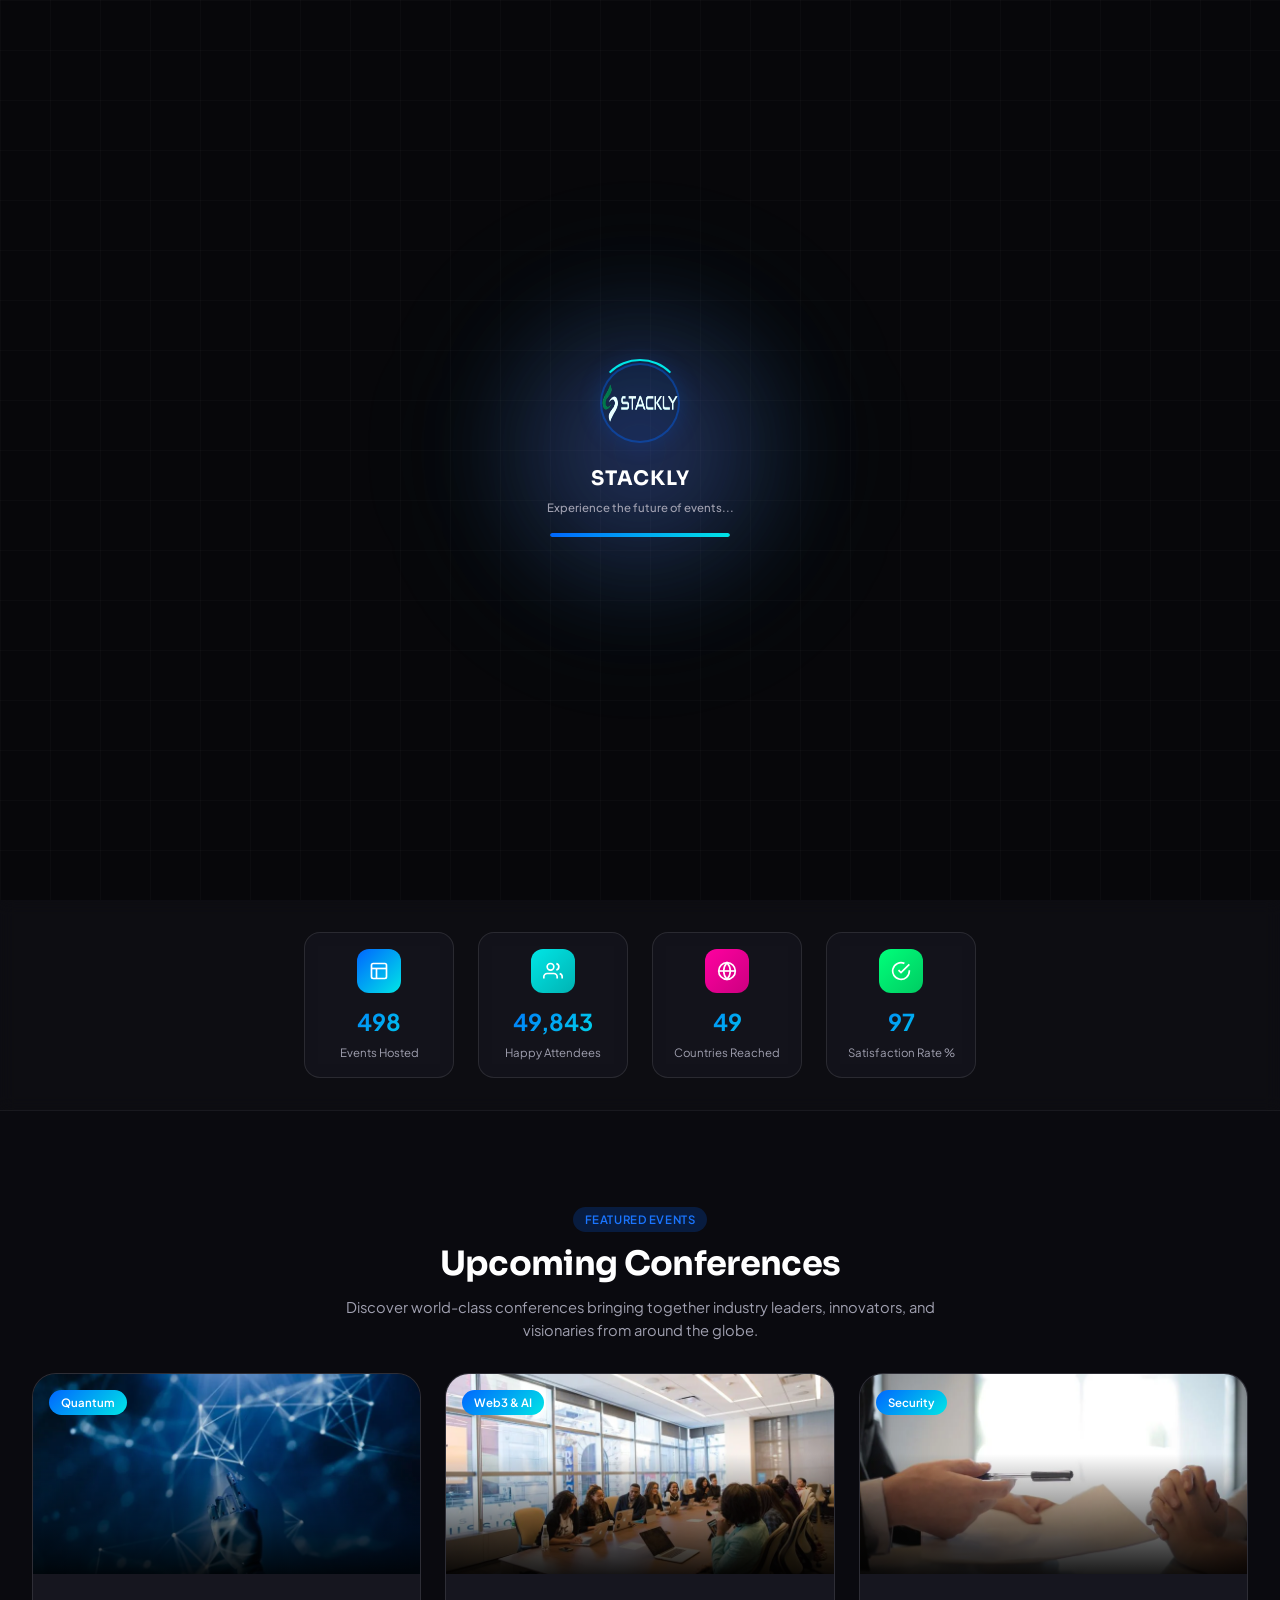
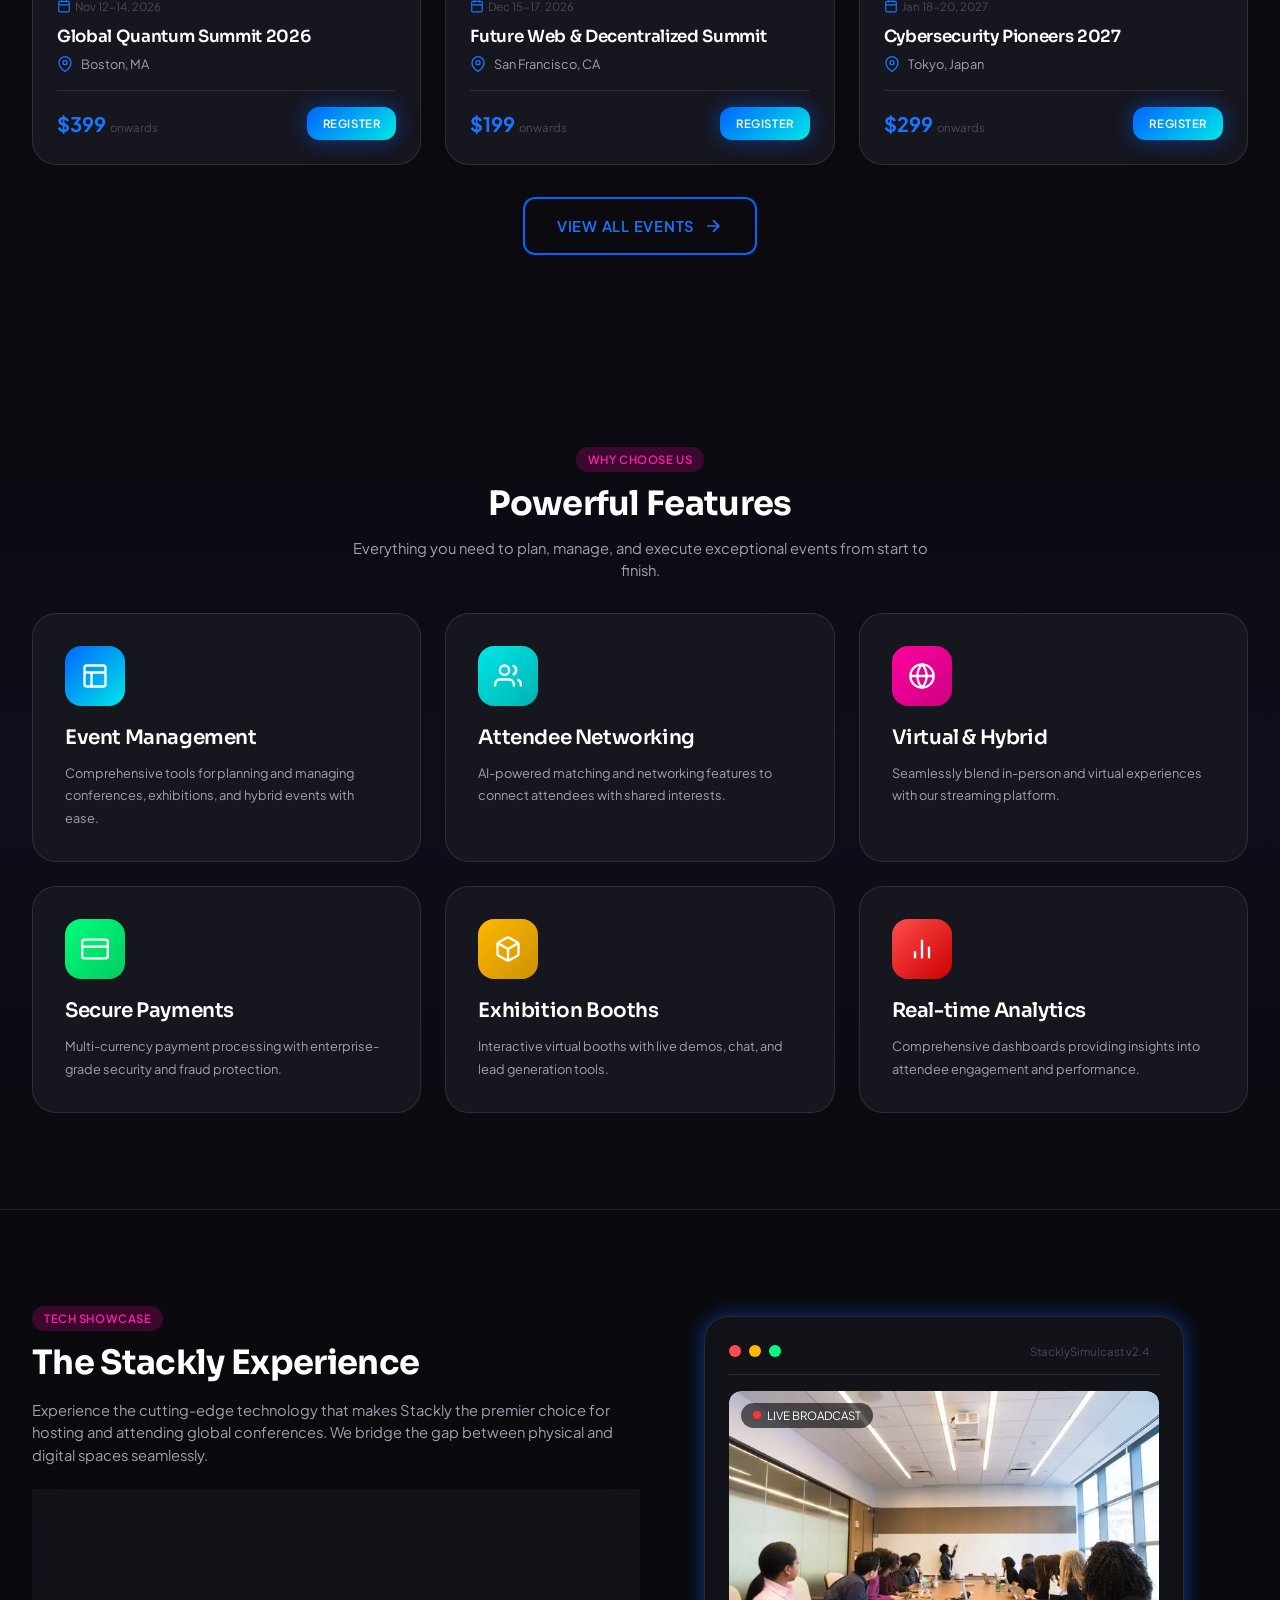
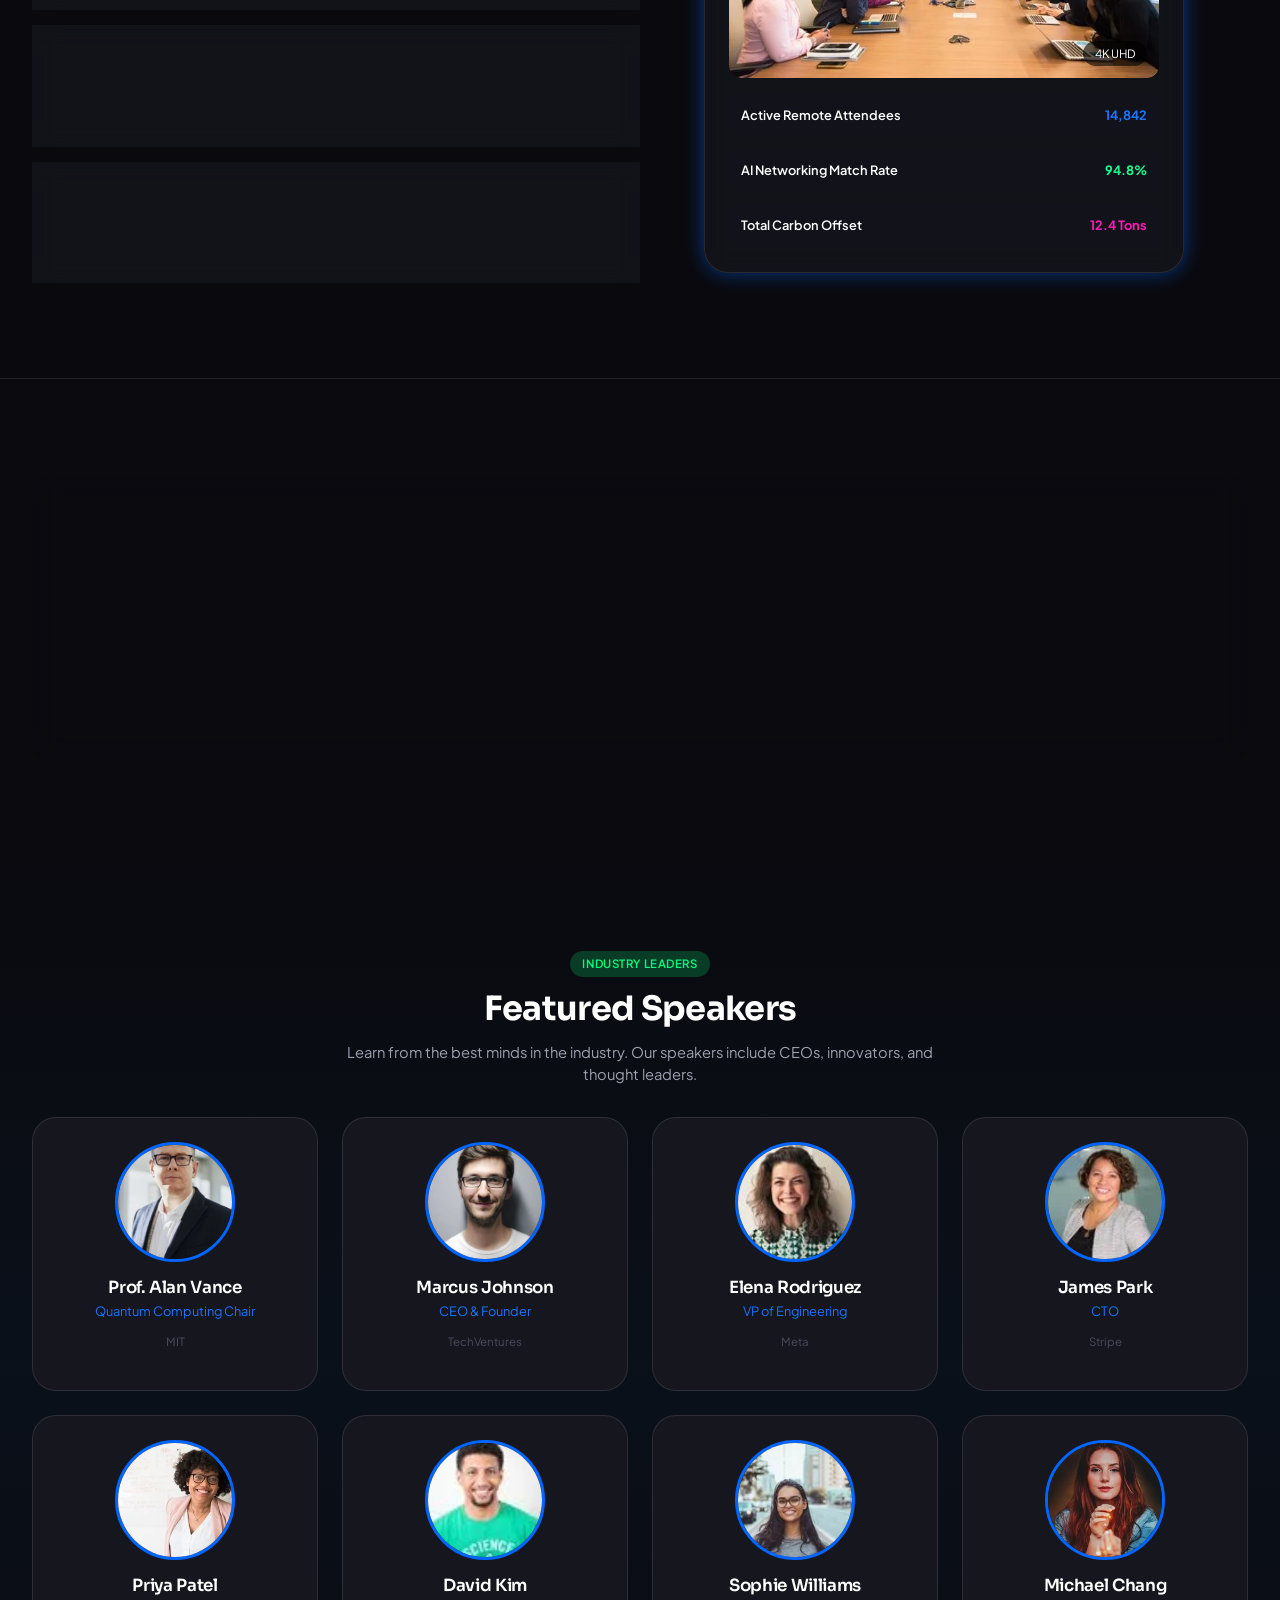
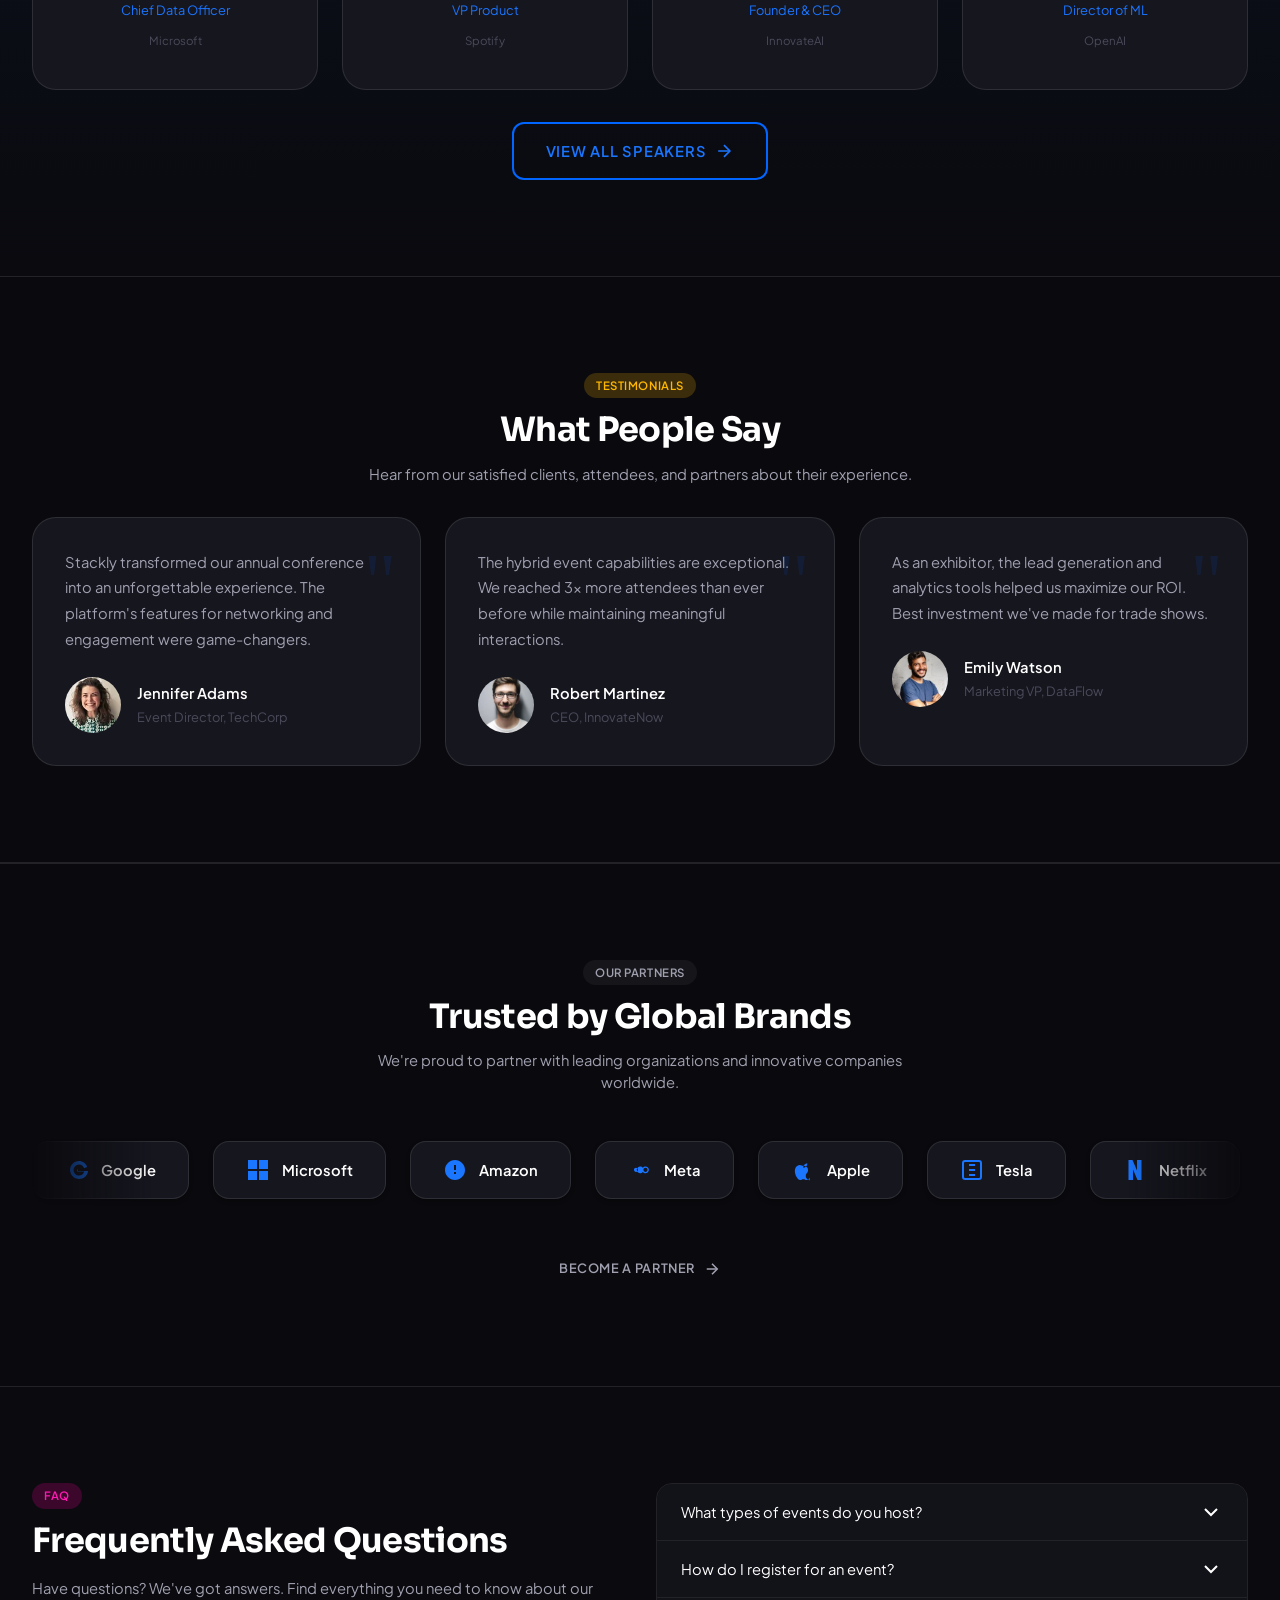
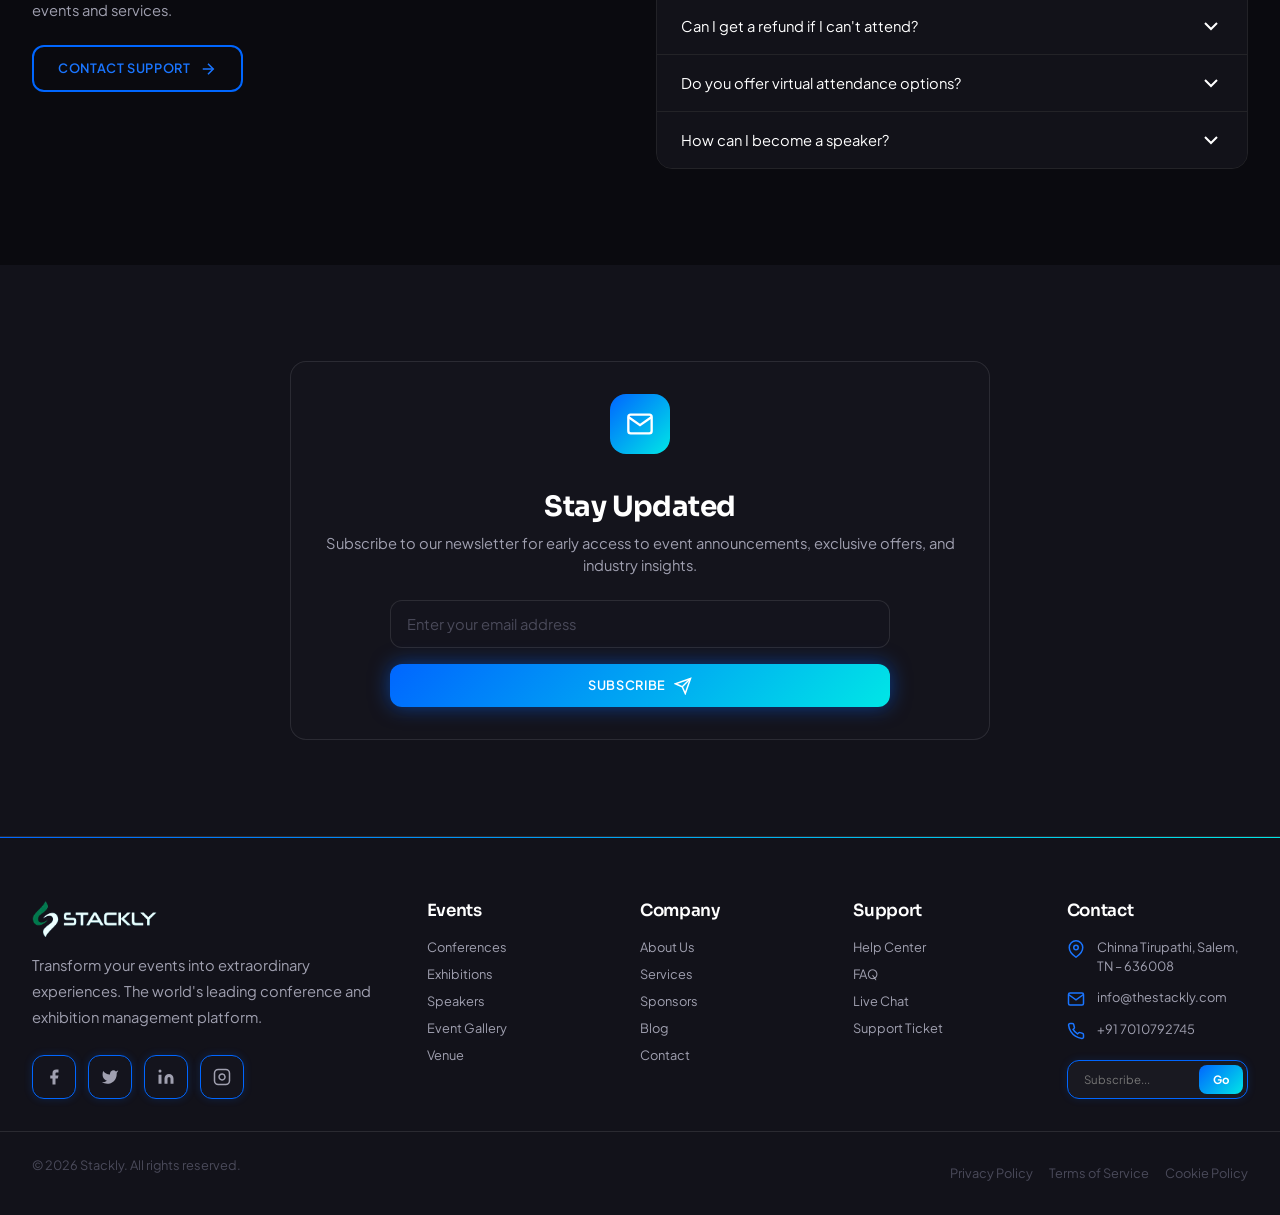
==== commit 3fa608d1: "rebrand platform name and metadata from NexusEvents to Stackly" ====
--- a/index.html
+++ b/index.html
@@ -5,16 +5,16 @@
   <meta charset="UTF-8">
   <meta name="viewport" content="width=device-width, initial-scale=1.0">
   <meta name="description"
-    content="NexusEvents - Premier Conference & Exhibition Management Platform. Plan, manage, and execute world-class events with cutting-edge technology.">
+    content="Stackly - Premier Conference & Exhibition Management Platform. Plan, manage, and execute world-class events with cutting-edge technology.">
   <meta name="keywords" content="conference, exhibition, event management, networking, tickets, registration">
-  <meta name="author" content="NexusEvents">
+  <meta name="author" content="Stackly">
 
   <!-- Open Graph -->
-  <meta property="og:title" content="NexusEvents - Conference & Exhibition Management Platform">
+  <meta property="og:title" content="Stackly - Conference & Exhibition Management Platform">
   <meta property="og:description" content="Plan, manage, and execute world-class events with cutting-edge technology.">
   <meta property="og:type" content="website">
 
-  <title>NexusEvents - Conference & Exhibition Management Platform</title>
+  <title>Stackly - Conference & Exhibition Management Platform</title>
 
   <!-- Favicon -->
   <link rel="icon" type="image/svg+xml"
@@ -49,7 +49,7 @@
             <line x1="9" y1="21" x2="9" y2="9"></line>
           </svg>
         </div>
-        <span class="header-logo-text">NexusEvents</span>
+        <span class="header-logo-text">Stackly</span>
       </a>
 
       <nav class="header-nav" role="navigation" aria-label="Main navigation">
@@ -475,9 +475,9 @@
         <div class="grid grid-cols-1 lg:grid-cols-2 gap-12 items-center">
           <div data-animate="fade-up">
             <span class="badge badge-accent mb-3">Tech Showcase</span>
-            <h2 class="mb-4">The Nexus Experience</h2>
+            <h2 class="mb-4">The Stackly Experience</h2>
             <p class="text-secondary mb-6">
-              Experience the cutting-edge technology that makes NexusEvents the premier choice for hosting and attending
+              Experience the cutting-edge technology that makes Stackly the premier choice for hosting and attending
               global conferences. We bridge the gap between physical and digital spaces seamlessly.
             </p>
             <div style="display: flex; flex-direction: column; gap: var(--space-4);">
@@ -541,7 +541,7 @@
                 </div>
                 <div
                   style="font-size: var(--fs-xs); color: var(--text-muted); background: var(--bg-secondary); padding: 2px 10px; border-radius: var(--radius-full);">
-                  NexusSimulcast v2.4</div>
+                  StacklySimulcast v2.4</div>
               </div>
               <div
                 style="position: relative; border-radius: var(--radius-lg); overflow: hidden; margin-bottom: var(--space-4);">
@@ -740,7 +740,7 @@
         <div class="grid grid-cols-1 md:grid-cols-2 lg:grid-cols-3 gap-6">
           <div class="testimonial-card" data-animate="fade-up">
             <span class="testimonial-quote">"</span>
-            <p class="testimonial-content">NexusEvents transformed our annual conference into an unforgettable
+            <p class="testimonial-content">Stackly transformed our annual conference into an unforgettable
               experience. The platform's features for networking and engagement were game-changers.</p>
             <div class="testimonial-author">
               <img src="assets/pexels_photo_774909.webp" alt="Jennifer Adams" class="testimonial-avatar" loading="lazy">
@@ -1176,7 +1176,7 @@
                   <line x1="9" y1="21" x2="9" y2="9"></line>
                 </svg>
               </div>
-              <span class="footer-logo-text">NexusEvents</span>
+              <span class="footer-logo-text">Stackly</span>
             </div>
             <p class="footer-description">
               Transform your events into extraordinary experiences. The world's leading conference and exhibition
@@ -1279,7 +1279,7 @@
       <div class="container">
         <div class="footer-bottom-content">
           <p class="footer-copyright">
-            &copy; 2026 NexusEvents. All rights reserved.
+            &copy; 2026 Stackly. All rights reserved.
           </p>
           <div class="footer-legal-links">
             <a href="privacy.html" class="footer-legal-link">Privacy Policy</a>
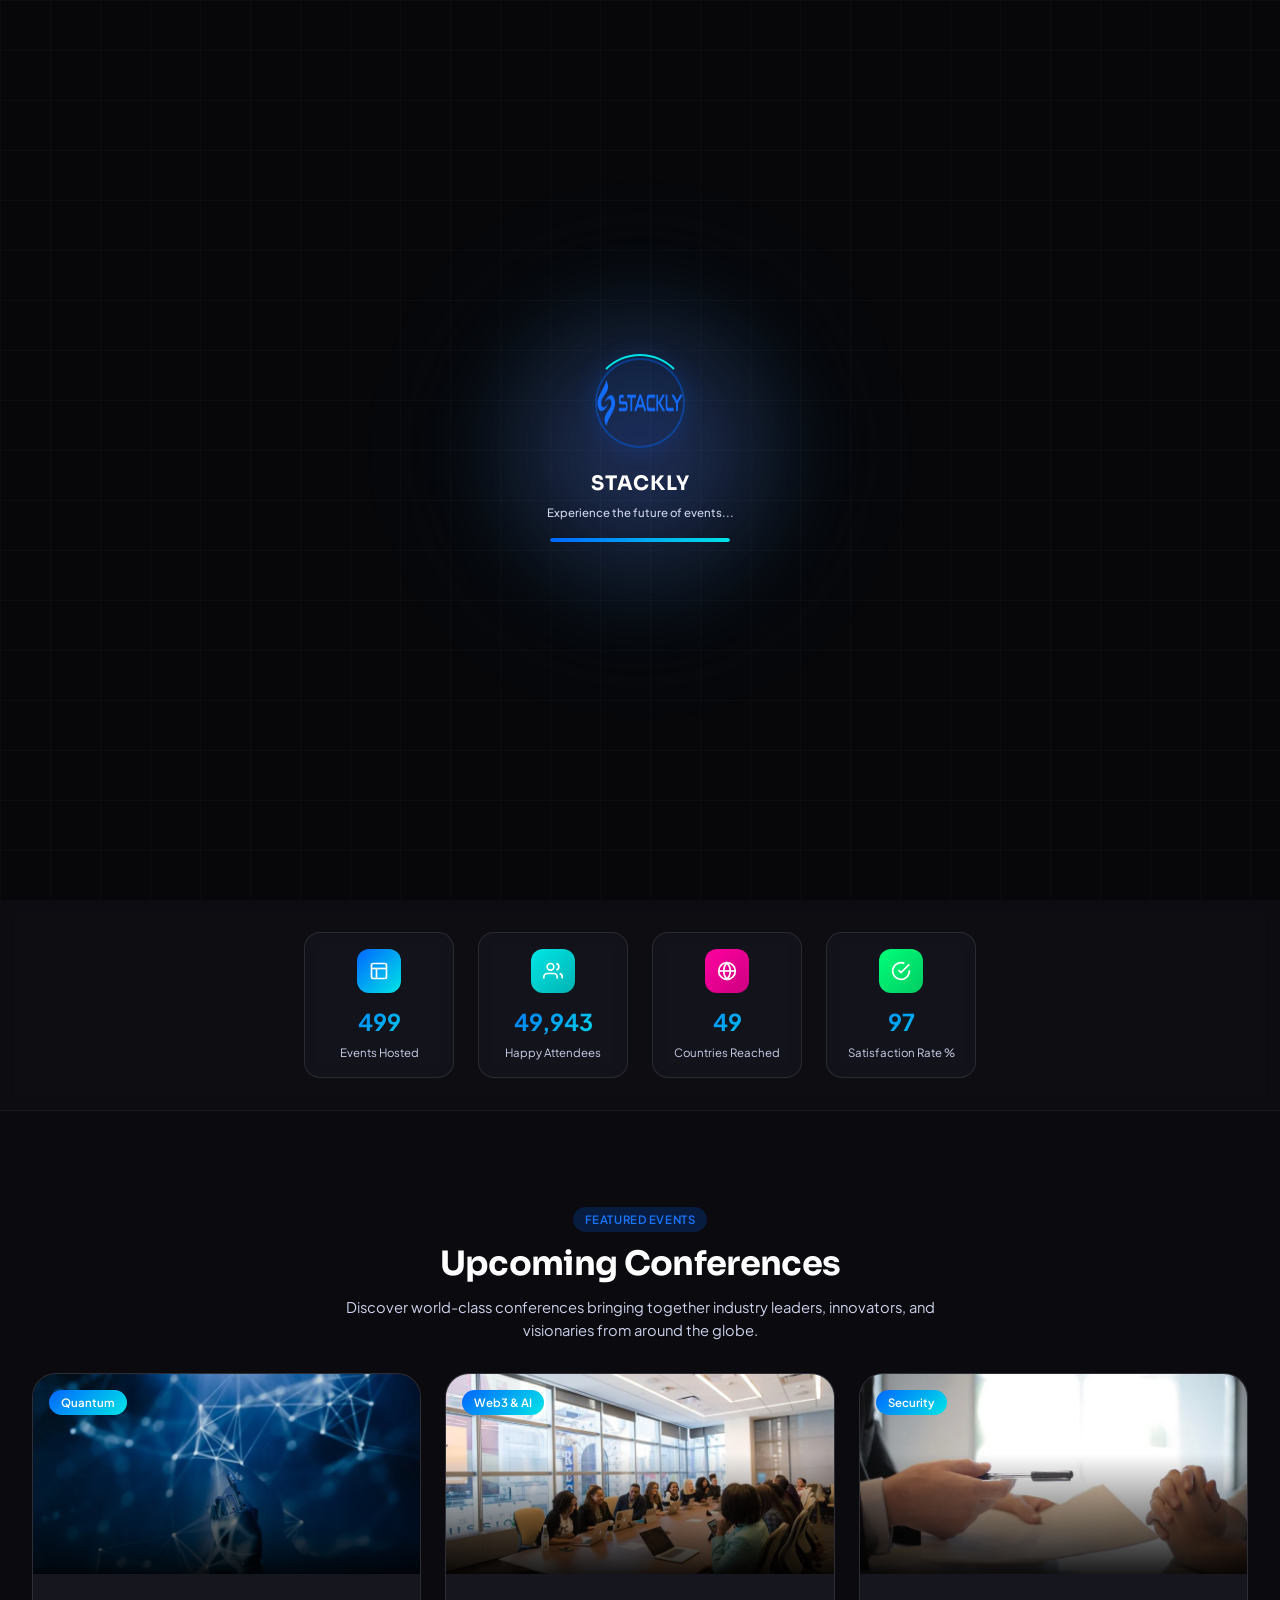
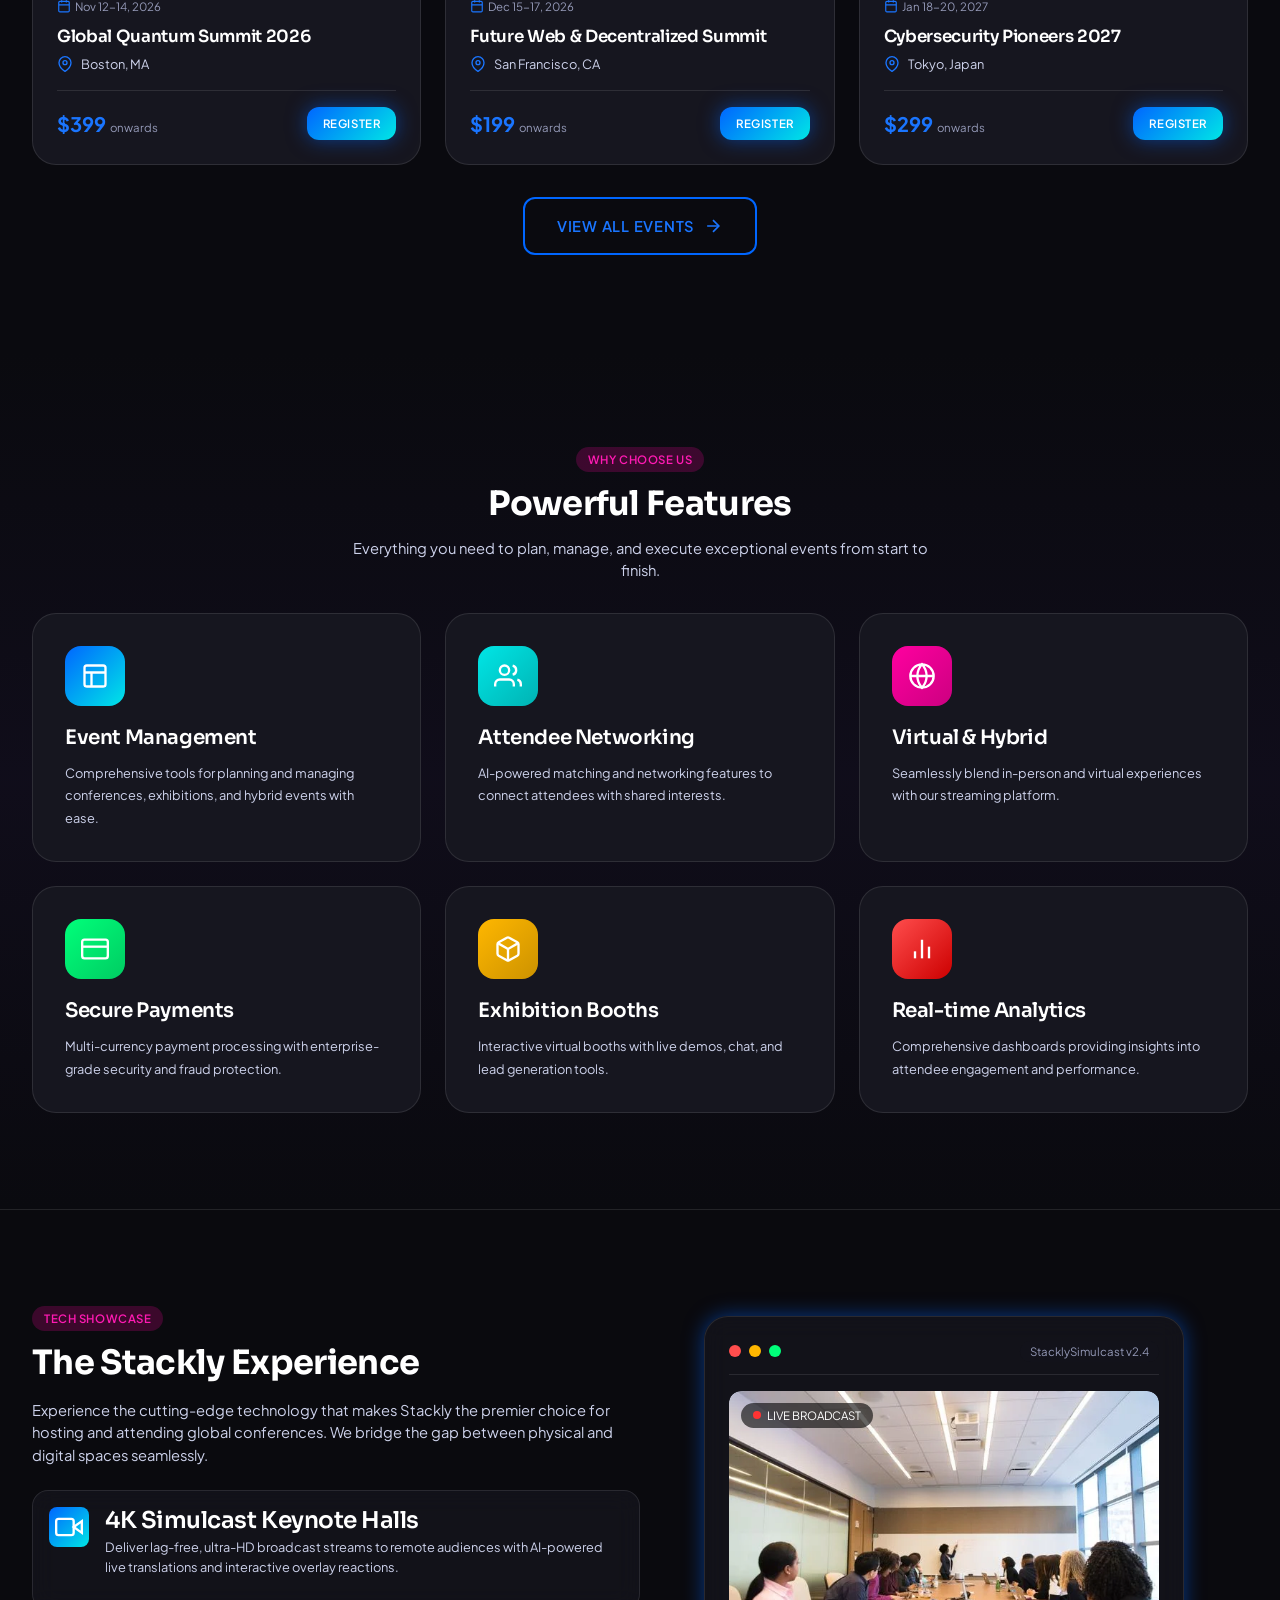
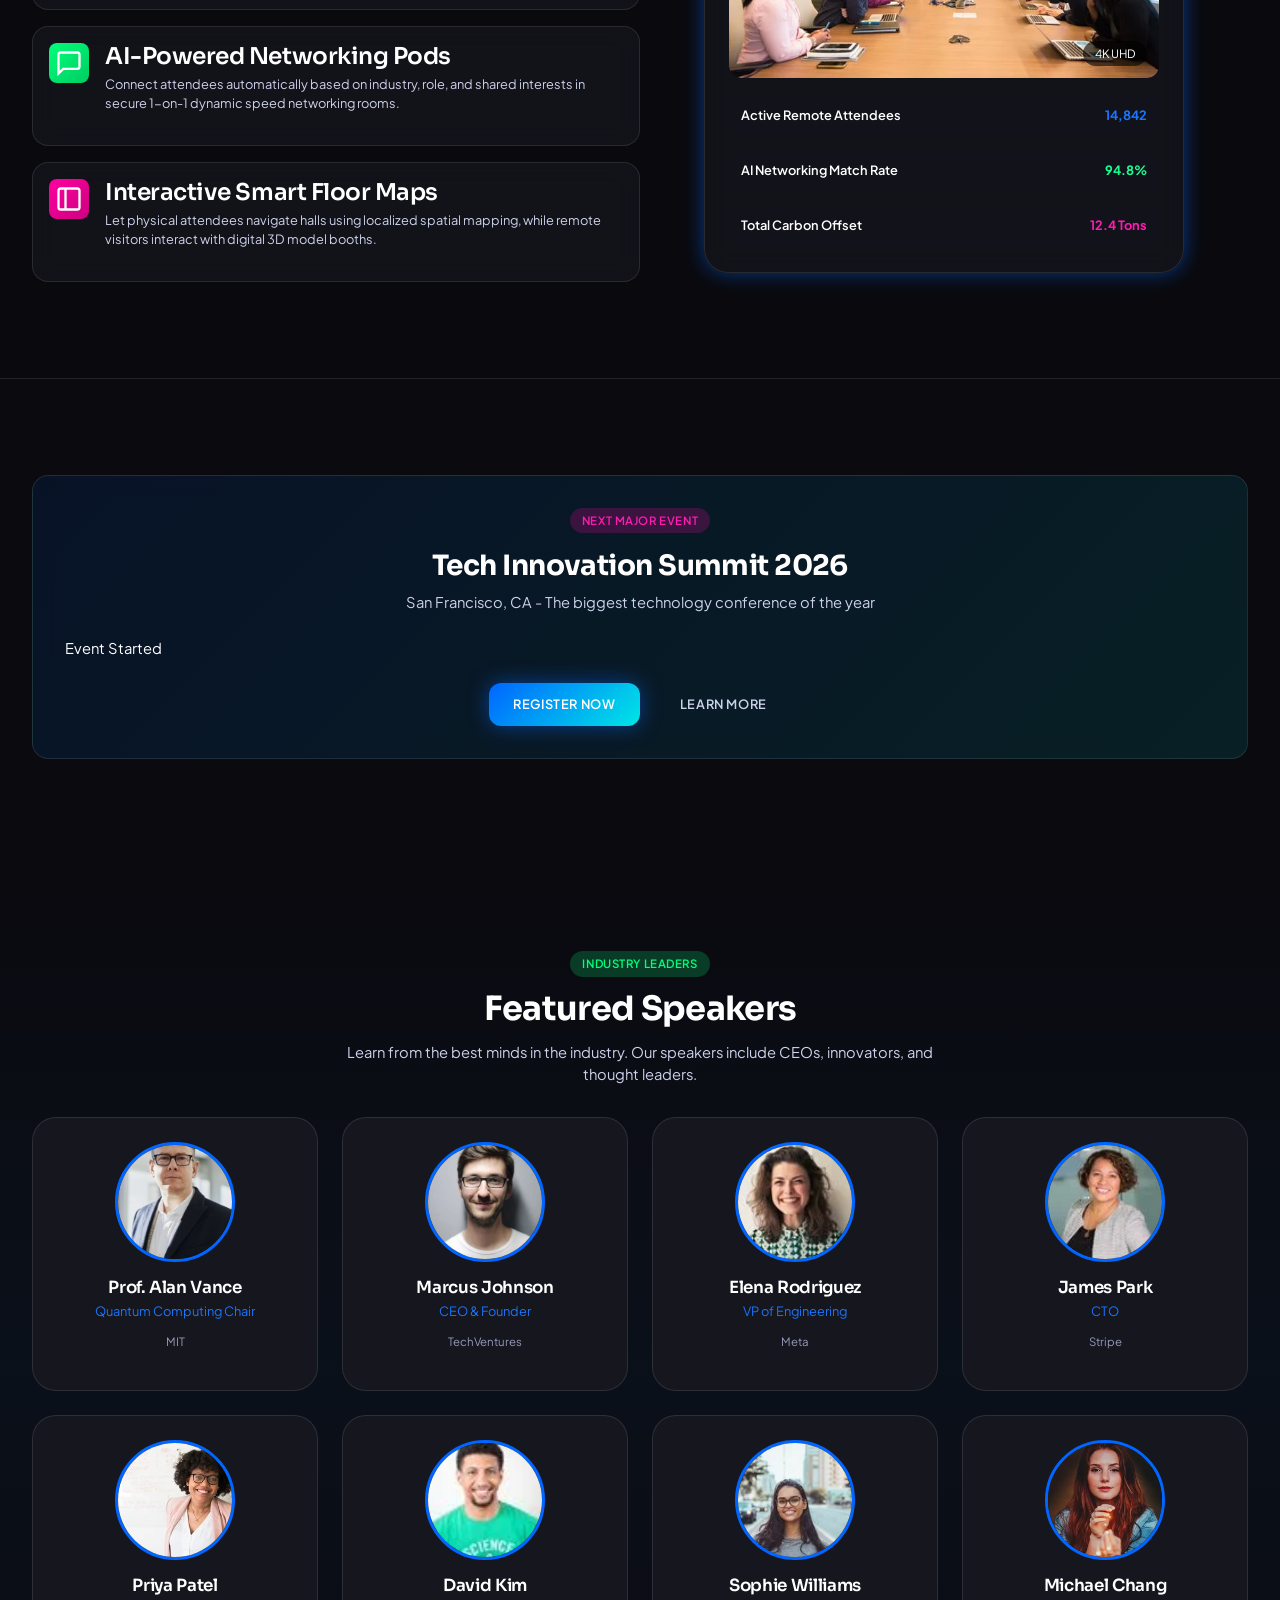
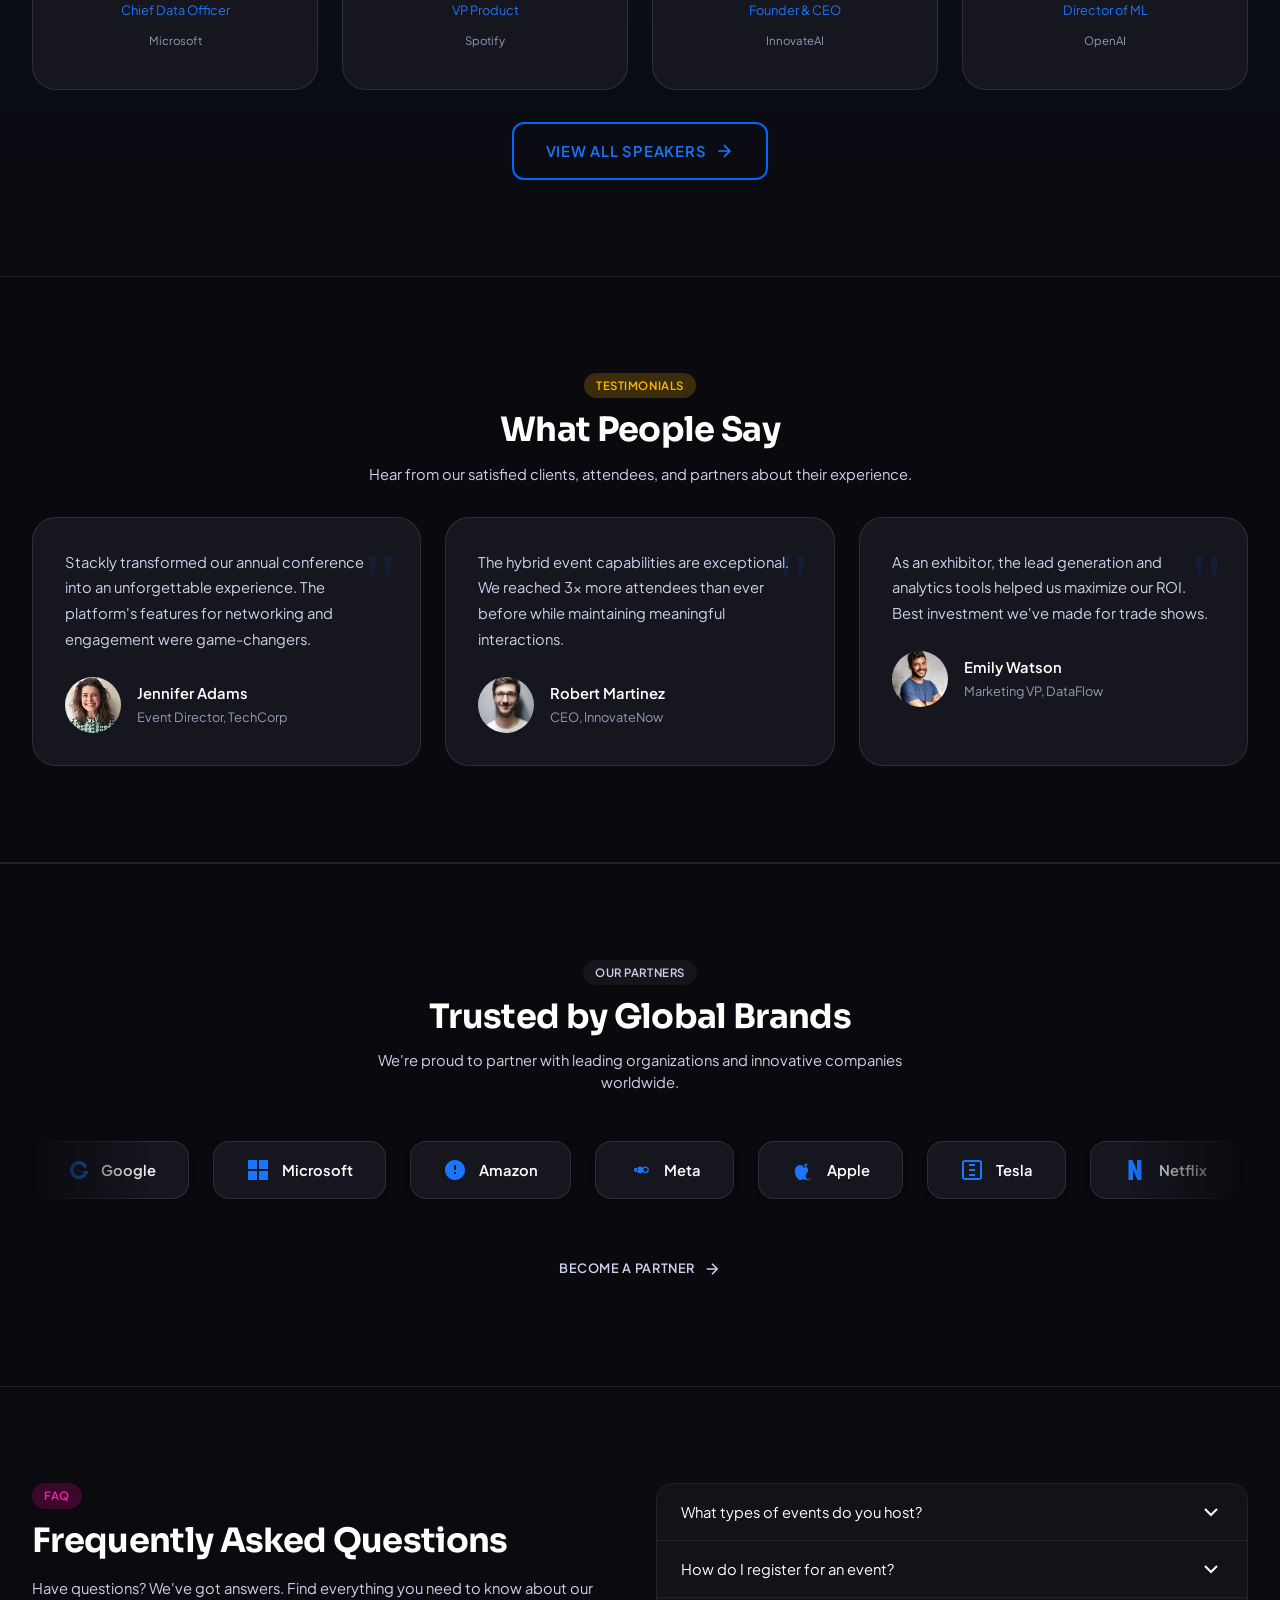
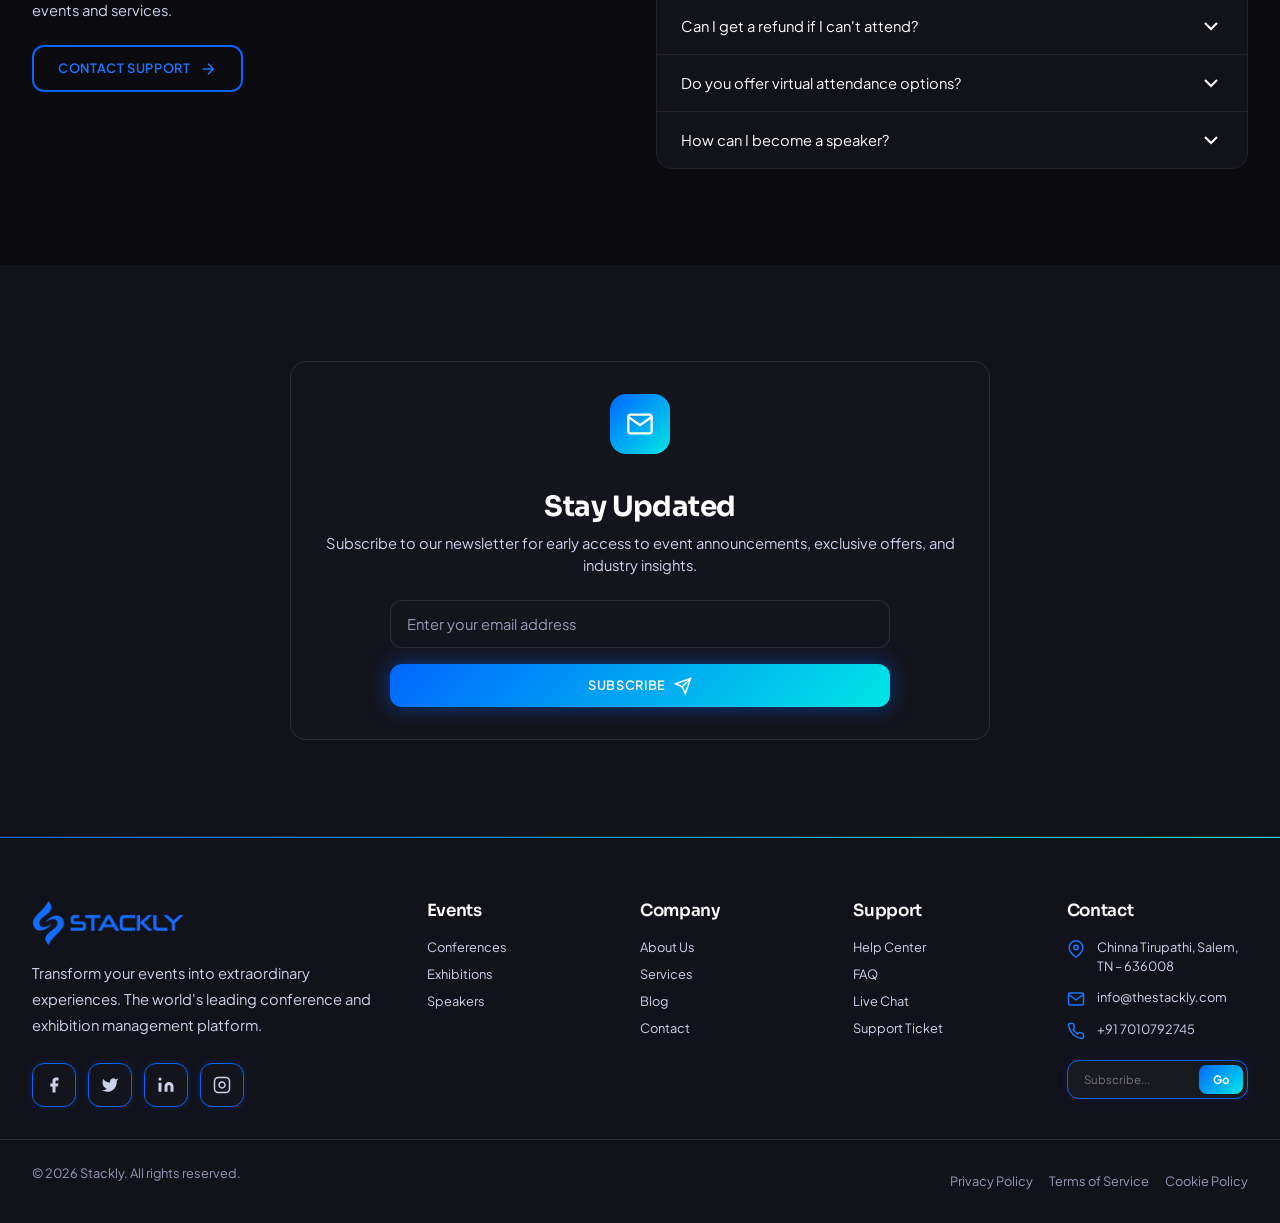
==== commit c869cb6f: "commit" ====
--- a/index.html
+++ b/index.html
@@ -1218,8 +1218,6 @@
               <li><a href="conferences.html" class="footer-link">Conferences</a></li>
               <li><a href="exhibitions.html" class="footer-link">Exhibitions</a></li>
               <li><a href="speakers.html" class="footer-link">Speakers</a></li>
-              <li><a href="gallery.html" class="footer-link">Event Gallery</a></li>
-              <li><a href="venue.html" class="footer-link">Venue</a></li>
             </ul>
           </div>
 
@@ -1228,7 +1226,6 @@
             <ul class="footer-links">
               <li><a href="about.html" class="footer-link">About Us</a></li>
               <li><a href="services.html" class="footer-link">Services</a></li>
-              <li><a href="404.html" class="footer-link">Sponsors</a></li>
               <li><a href="blog.html" class="footer-link">Blog</a></li>
               <li><a href="contact.html" class="footer-link">Contact</a></li>
             </ul>
--- a/css/main.css
+++ b/css/main.css
@@ -762,13 +762,70 @@
   }
 
   /* Mobile Navigation layout fixes */
+  .mobile-nav {
+    width: 80% !important;
+    max-width: 280px !important;
+  }
+
   .mobile-nav-content {
-    padding: var(--space-2) !important;
+    padding: var(--space-3) !important;
+  }
+
+  .mobile-nav-body {
+    padding: var(--space-3) !important;
+    gap: var(--space-3) !important;
   }
 
   .mobile-nav-link {
-    padding: var(--space-2) !important;
-    font-size: var(--fs-base) !important;
+    padding: var(--space-2) 0 !important;
+    font-size: var(--fs-sm) !important;
+  }
+
+  .mobile-nav-dropdown-menu {
+    padding-left: var(--space-3) !important;
+  }
+
+  .mobile-nav-dropdown-menu .mobile-nav-link {
+    font-size: var(--fs-xs) !important;
+    padding: 6px 0 !important;
+  }
+
+  .mobile-search-box h4,
+  .mobile-contact-info h4 {
+    font-size: var(--fs-xs) !important;
+    margin-bottom: 6px !important;
+  }
+
+  .mobile-search-box input {
+    padding: 8px 32px 8px 10px !important;
+    font-size: var(--fs-xs) !important;
+  }
+
+  .mobile-search-box svg {
+    width: 14px !important;
+    height: 14px !important;
+    right: 10px !important;
+    top: 9px !important;
+  }
+
+  .mobile-contact-info {
+    margin-top: var(--space-2) !important;
+  }
+
+  .mobile-contact-info div {
+    font-size: var(--fs-xs) !important;
+  }
+
+  /* Ultra-small viewport refinements */
+  @media (max-width: 320px) {
+    .mobile-nav {
+      width: 85% !important;
+    }
+
+    .mobile-nav-body,
+    .mobile-nav-content {
+      padding: var(--space-2) !important;
+    }
   }
 
   /* Scroll to top button sizing */
@@ -836,6 +893,13 @@
   .error-actions {
     flex-direction: column !important;
     gap: var(--space-2) !important;
+    width: 100% !important;
+  }
+
+  .error-actions .btn {
+    font-size: 10px !important;
+    padding: 8px var(--space-3) !important;
+    white-space: nowrap !important;
   }
 
   /* Stack buttons inside flex containers vertically on mobile */
@@ -904,19 +968,60 @@
 
   /* Footer contact stacking and wrap fixes */
   .footer-contact-item {
-    flex-direction: column !important;
-    align-items: center !important;
-    text-align: center !important;
-    gap: var(--space-1) !important;
+    flex-direction: row !important;
+    align-items: flex-start !important;
+    text-align: left !important;
+    gap: var(--space-2) !important;
+    width: 100% !important;
+    min-width: 0 !important;
   }
 
   .footer-contact-item span,
   .footer-contact-item a {
     display: block !important;
-    width: 100% !important;
+    flex: 1 !important;
+    min-width: 0 !important;
     max-width: 100% !important;
-    word-break: break-all !important;
+    word-break: break-word !important;
+    overflow-wrap: break-word !important;
     white-space: normal !important;
+  }
+
+  /* Footer subscribe form responsiveness */
+  .footer-subscribe-form {
+    display: flex !important;
+    flex-direction: column !important;
+    align-items: stretch !important;
+    gap: var(--space-2) !important;
+    background: transparent !important;
+    border: none !important;
+    padding: 0 !important;
+    box-shadow: none !important;
+    width: 100% !important;
+    max-width: 100% !important;
+    margin-top: var(--space-4) !important;
+  }
+
+  .footer-subscribe-form input {
+    background: var(--bg-card) !important;
+    border: 1px solid var(--border-primary) !important;
+    border-radius: var(--radius-lg) !important;
+    padding: var(--space-3) var(--space-4) !important;
+    width: 100% !important;
+    box-sizing: border-box !important;
+    color: #fff !important;
+    font-size: var(--fs-xs) !important;
+  }
+
+  .footer-subscribe-form button {
+    width: 100% !important;
+    padding: var(--space-3) !important;
+    border-radius: var(--radius-lg) !important;
+    background: var(--gradient-primary) !important;
+    color: #fff !important;
+    font-weight: var(--fw-bold) !important;
+    font-size: var(--fs-xs) !important;
+    justify-content: center !important;
   }
 
   /* Prevent word cutoffs */
@@ -934,10 +1039,25 @@
 
   /* Footer logo and brand adjustments */
   .footer-logo {
-    flex-direction: column !important;
+    flex-direction: row !important;
     align-items: center !important;
-    justify-content: center !important;
+    justify-content: flex-start !important;
     gap: var(--space-2) !important;
+    width: 100% !important;
+  }
+
+  .footer-logo a {
+    display: inline-flex !important;
+    max-width: 100% !important;
+  }
+
+  .footer-logo-img,
+  .header-logo-img,
+  .auth-logo-img,
+  .sidebar-logo-img,
+  .dashboard-header-logo-img {
+    max-width: 100% !important;
+    height: auto !important;
   }
 
   .footer-logo-text {
@@ -945,13 +1065,18 @@
   }
 
   .footer-description {
-    text-align: center !important;
-    font-size: var(--fs-xs) !important;
+    text-align: left !important;
+    font-size: var(--fs-xs) !important;
+    width: 100% !important;
+    white-space: normal !important;
+    word-break: break-word !important;
   }
 
   .footer-social {
-    justify-content: center !important;
+    justify-content: flex-start !important;
+    flex-wrap: wrap !important;
     gap: var(--space-2) !important;
+    width: 100% !important;
   }
 
   .footer-social-link {
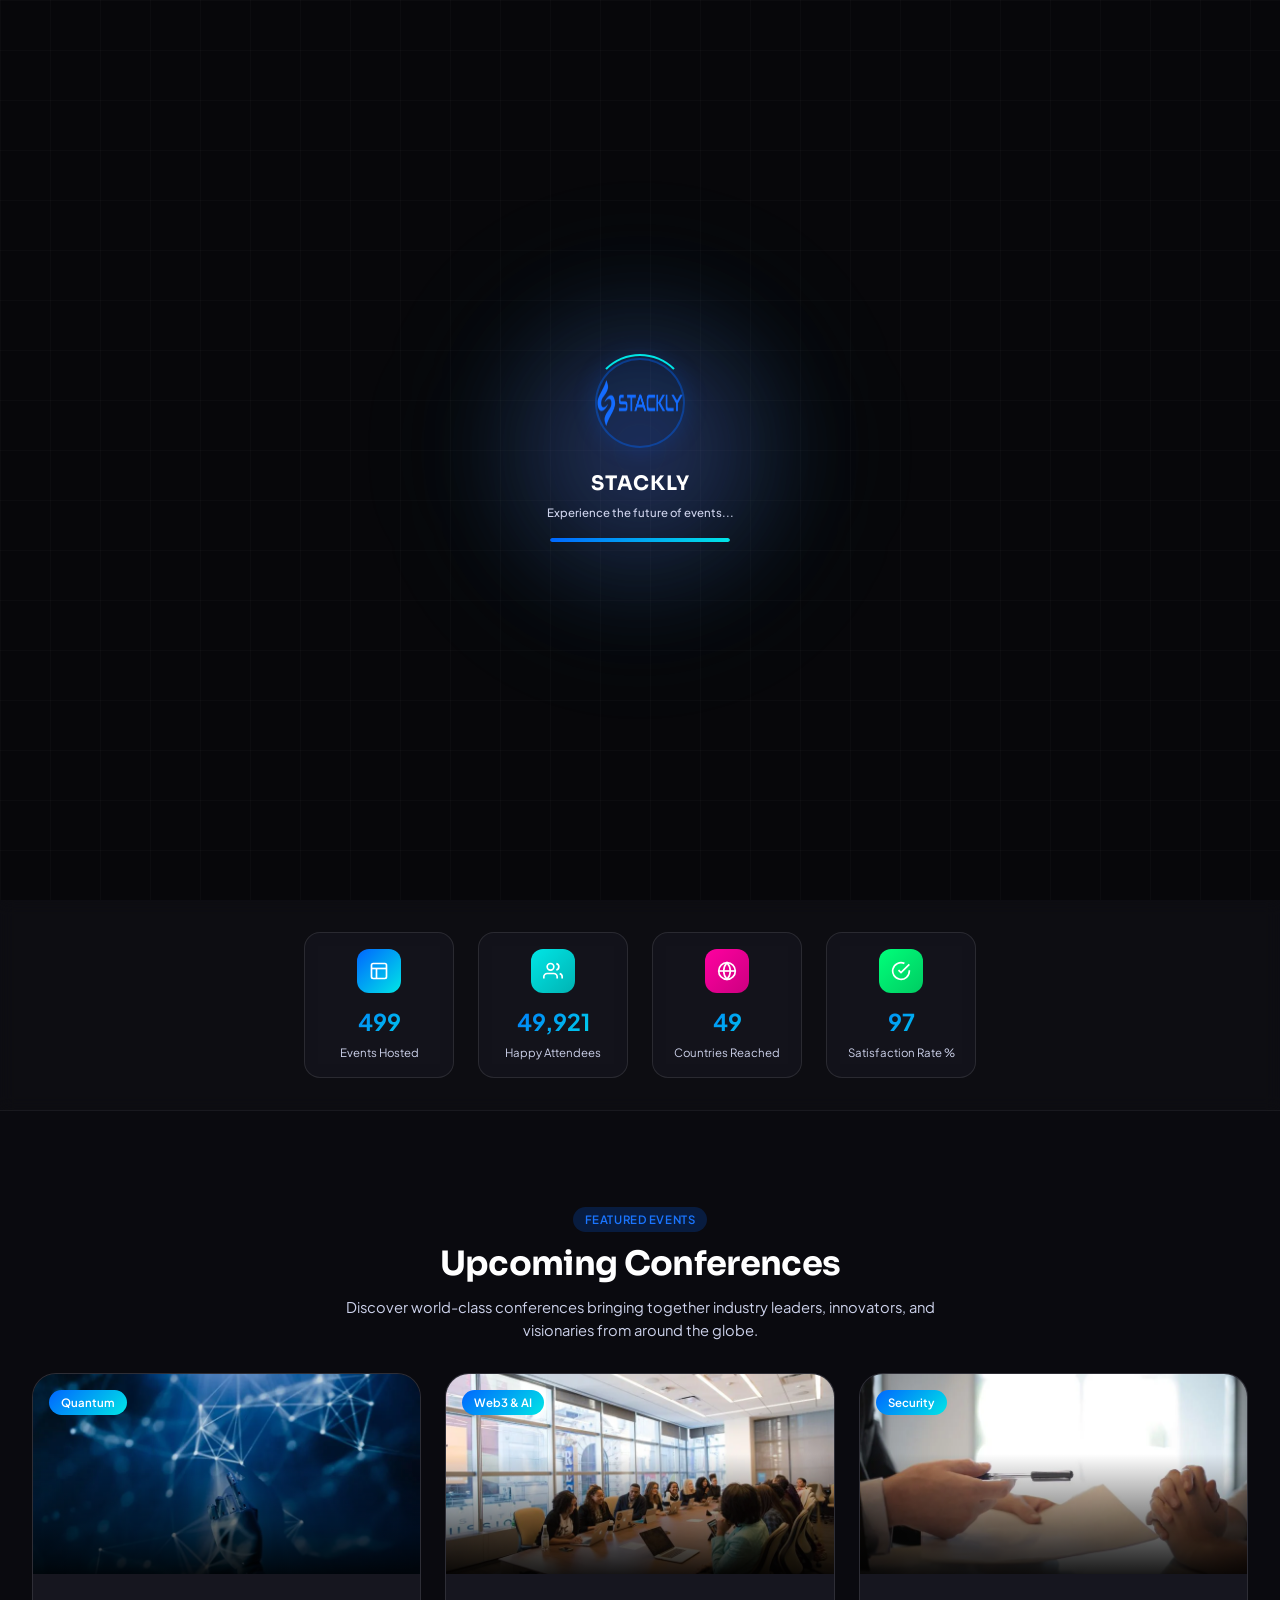
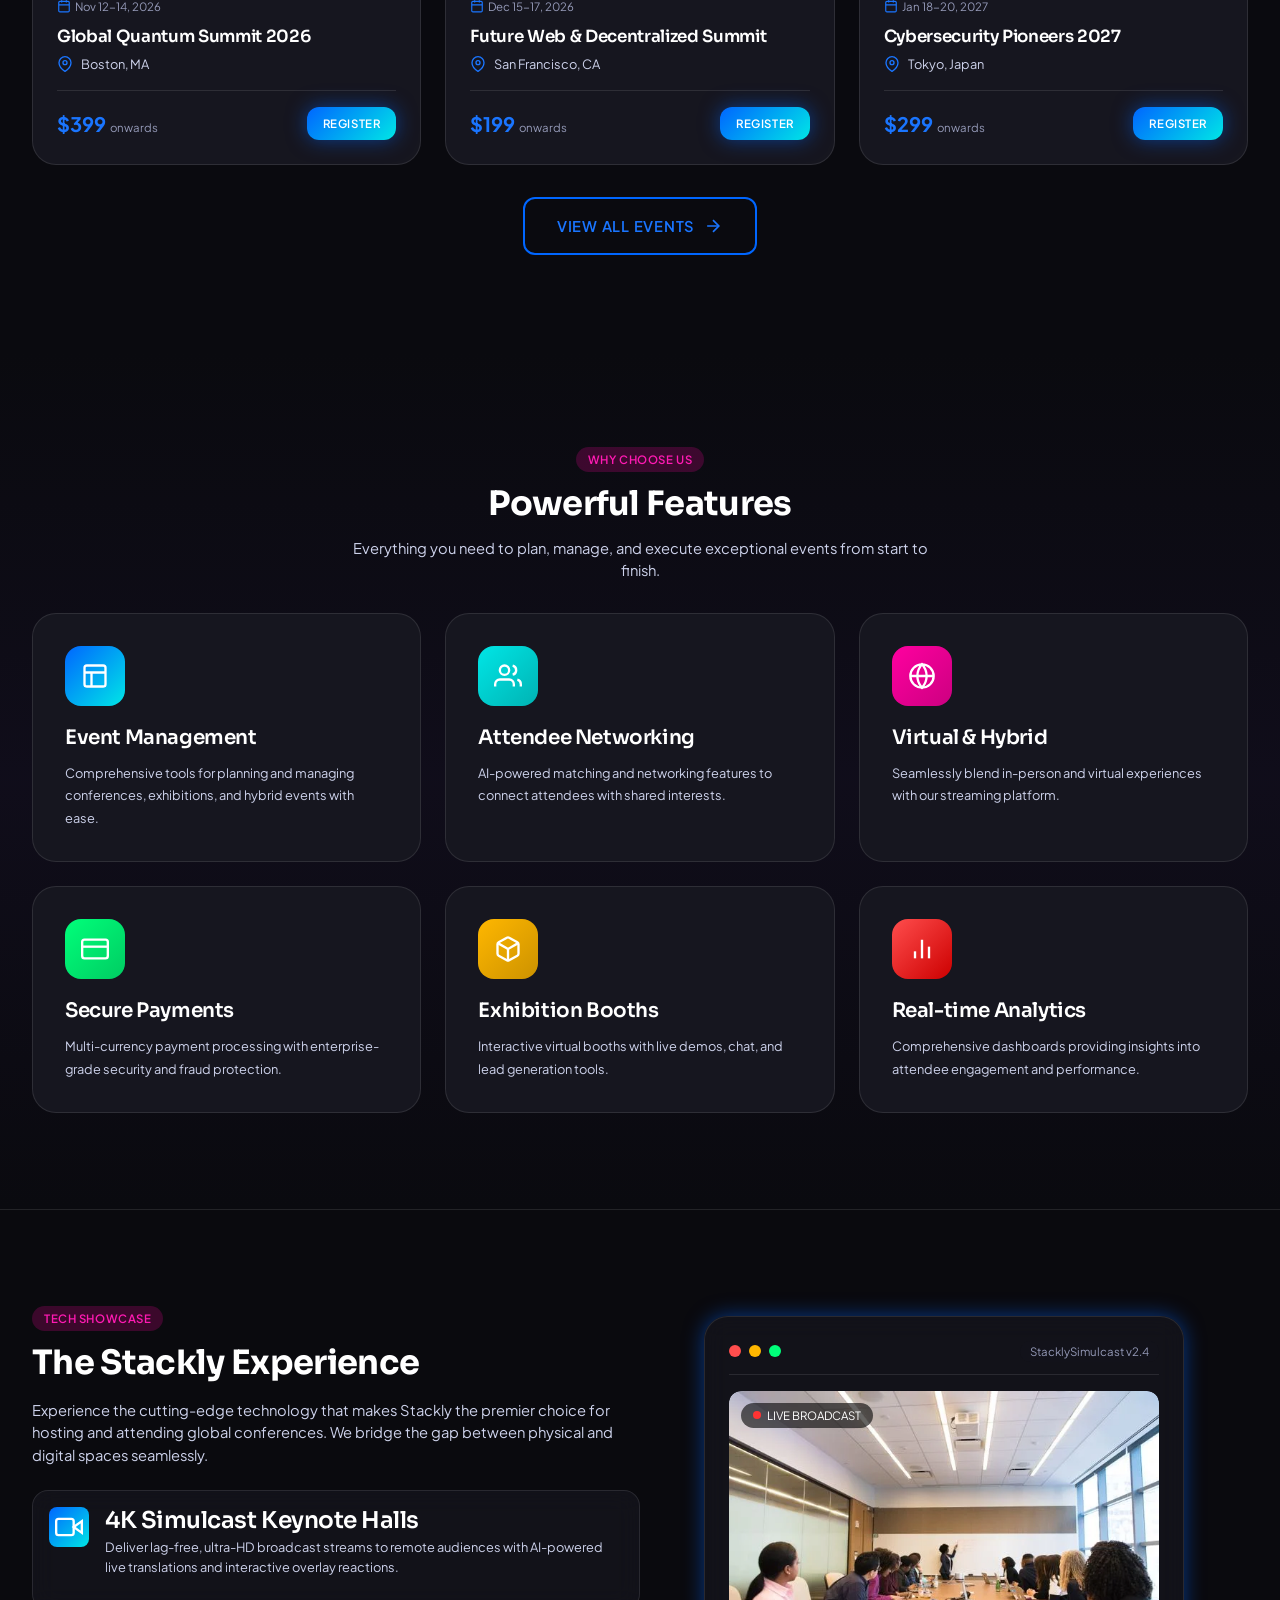
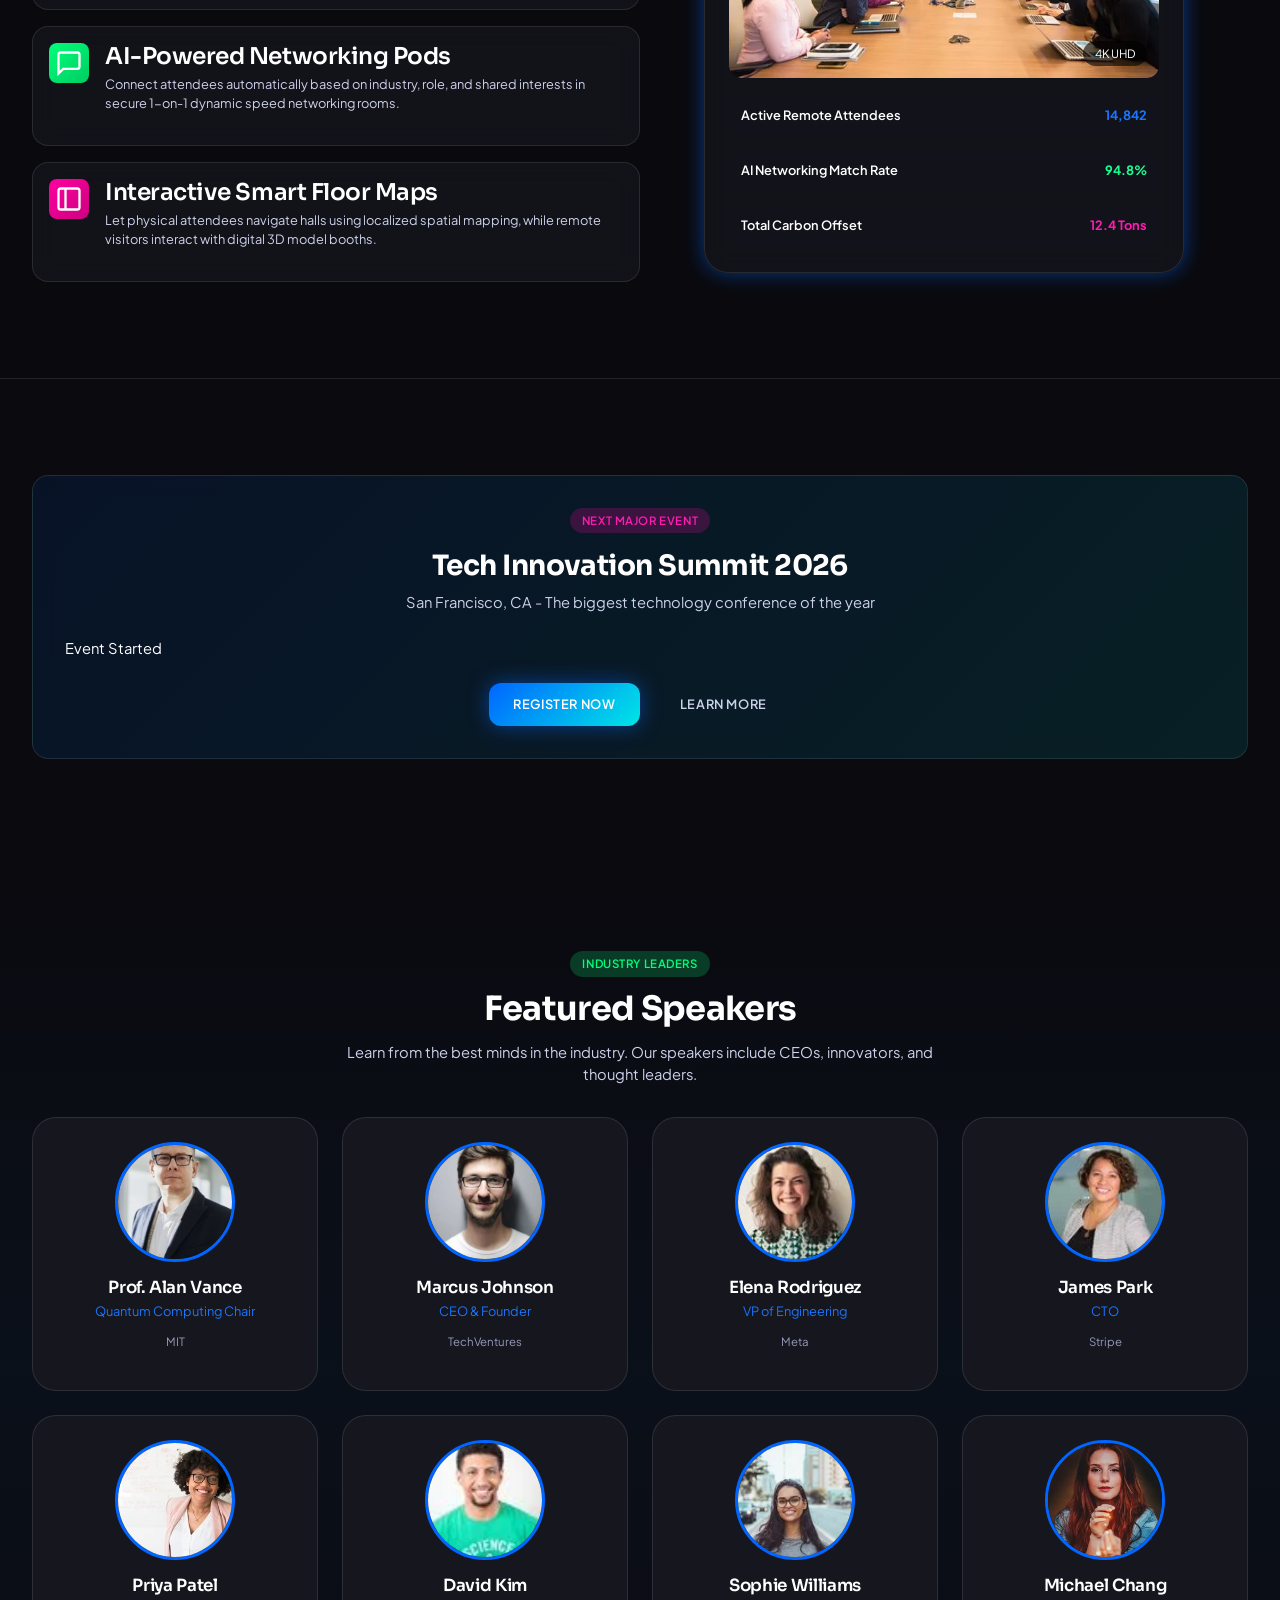
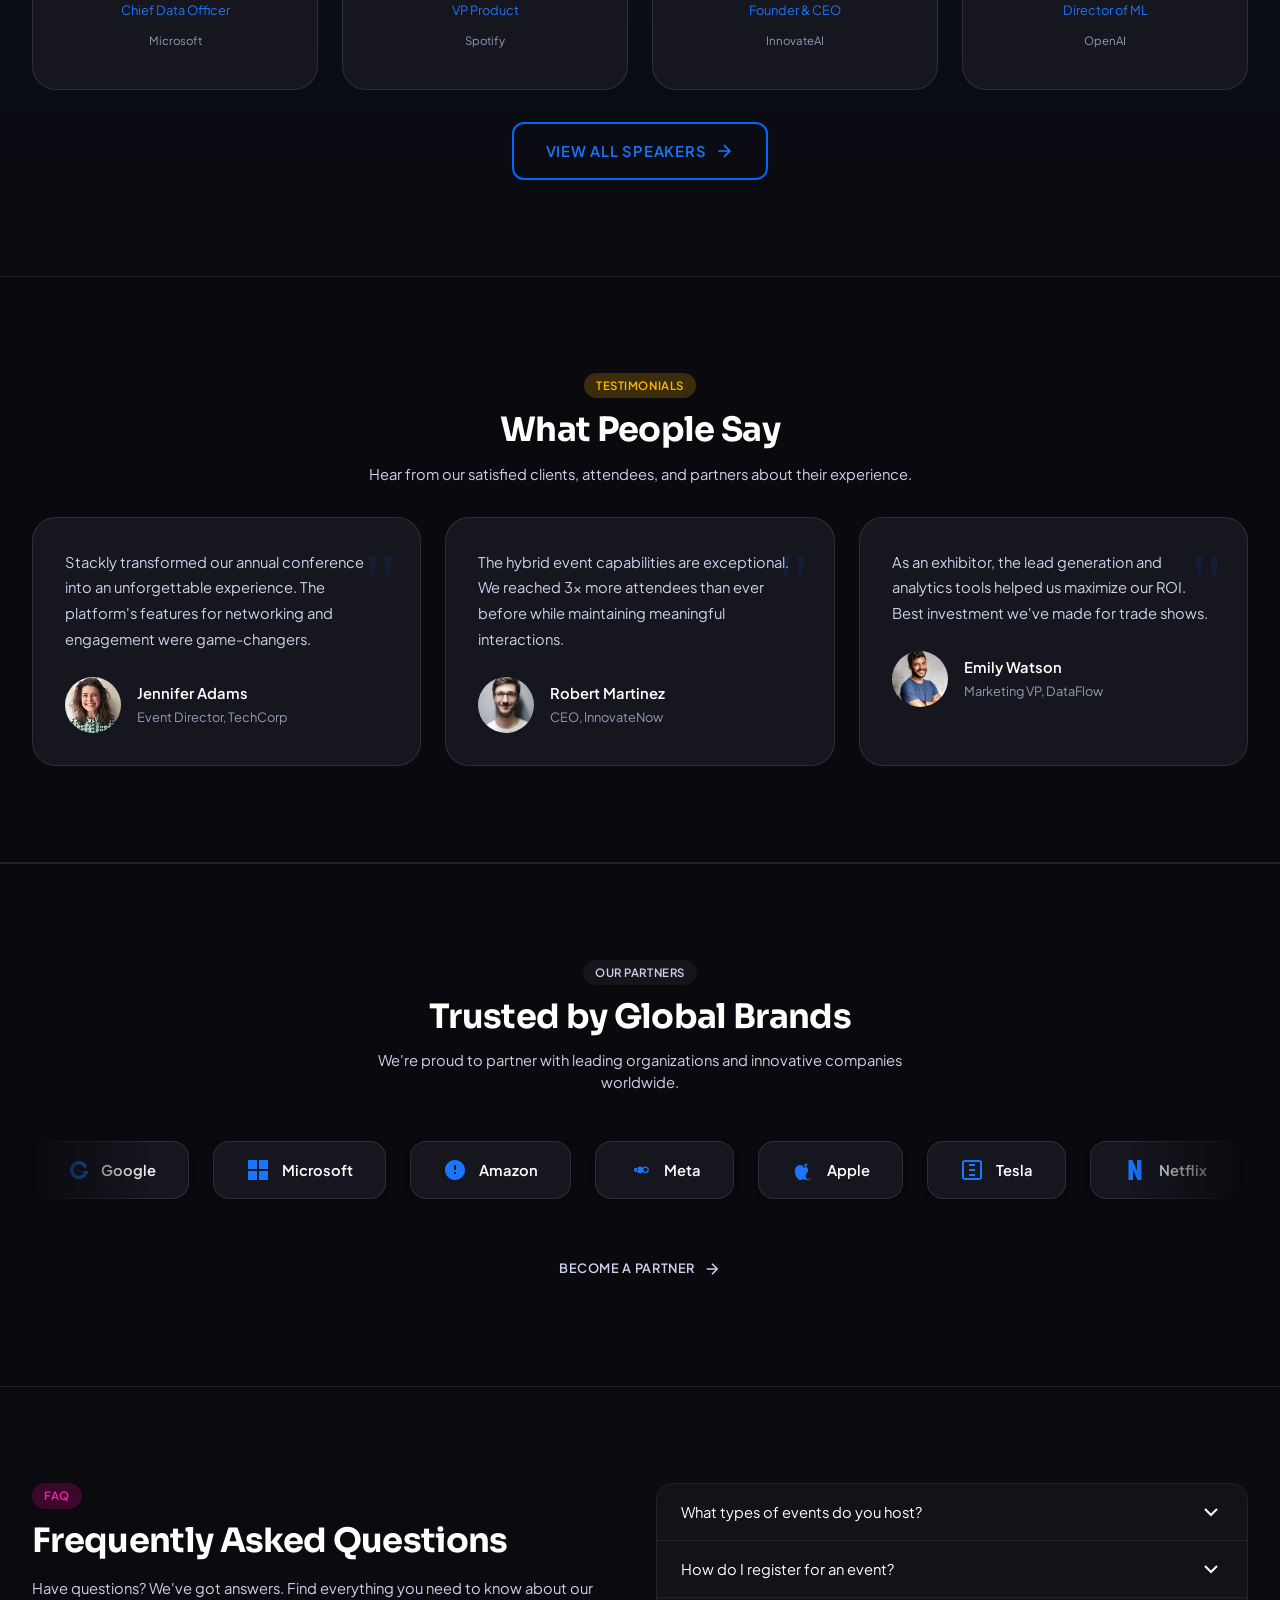
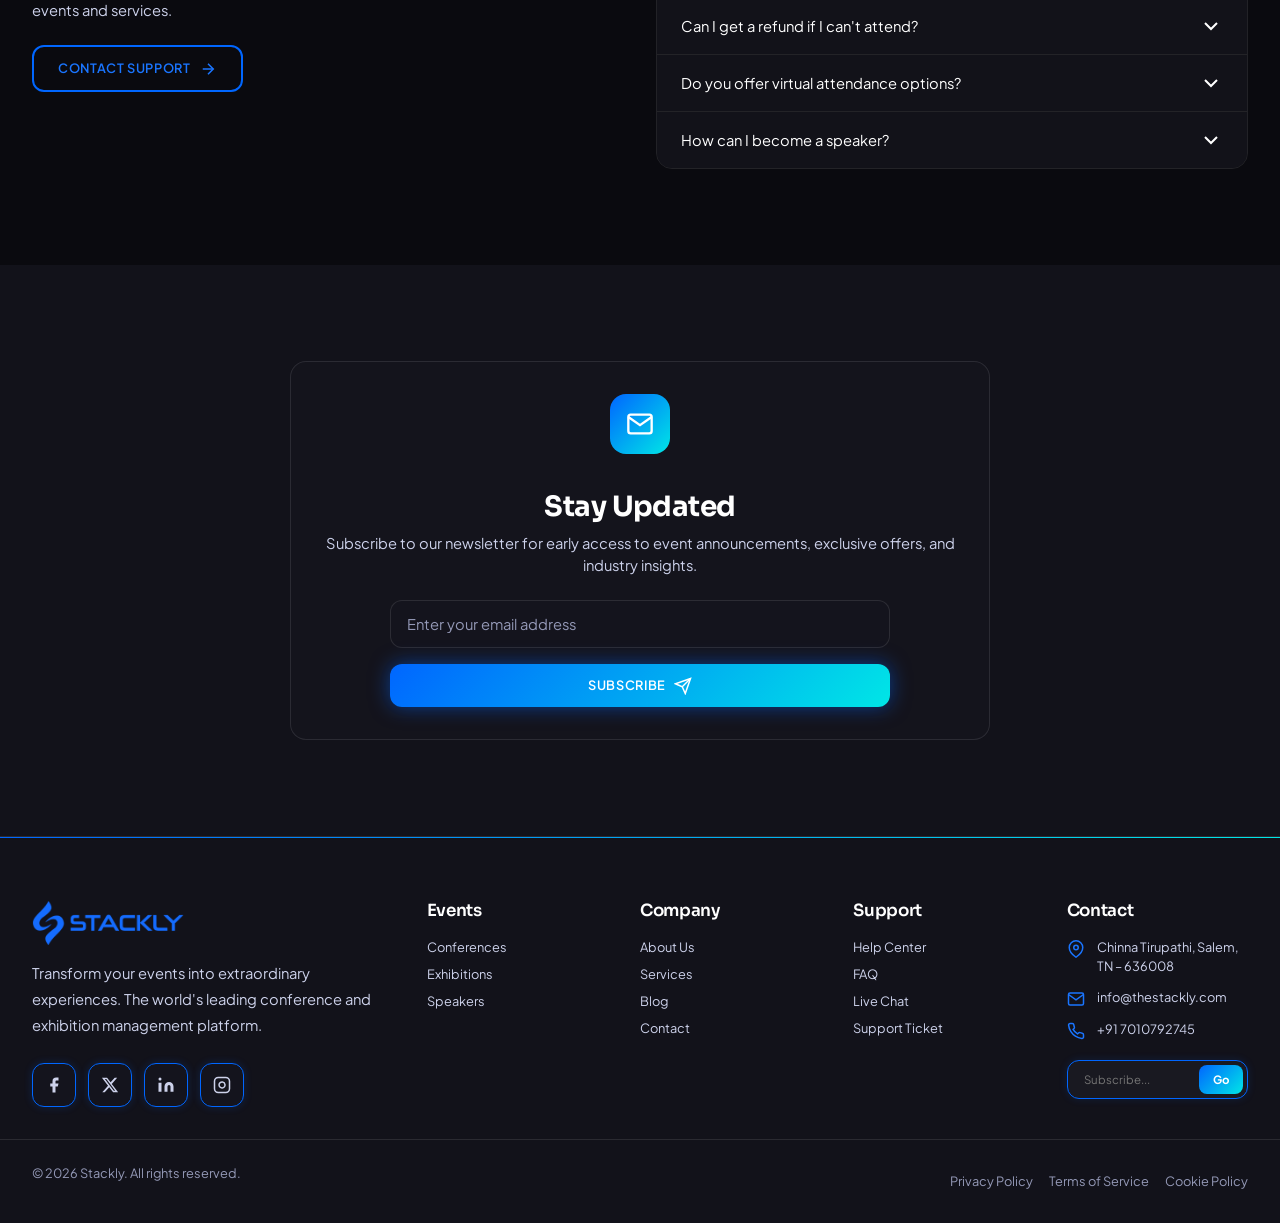
==== commit cd5f9479: "feat: upgrade all user dashboards with rich content and update social icons" ====
--- a/index.html
+++ b/index.html
@@ -1188,11 +1188,9 @@
                   <path d="M18 2h-3a5 5 0 0 0-5 5v3H7v4h3v8h4v-8h3l1-4h-4V7a1 1 0 0 1 1-1h3z"></path>
                 </svg>
               </a>
-              <a href="404.html" class="footer-social-link" aria-label="Twitter">
+              <a href="404.html" class="footer-social-link" aria-label="X (Twitter)">
                 <svg viewBox="0 0 24 24" width="18" height="18" fill="currentColor">
-                  <path
-                    d="M23 3a10.9 10.9 0 0 1-3.14 1.53 4.48 4.48 0 0 0-7.86 3v1A10.66 10.66 0 0 1 3 4s-4 9 5 13a11.64 11.64 0 0 1-7 2c9 5 20 0 20-11.5a4.5 4.5 0 0 0-.08-.83A7.72 7.72 0 0 0 23 3z">
-                  </path>
+                  <path d="M18.244 2.25h3.308l-7.227 8.26 8.502 11.24H16.17l-5.214-6.817L4.99 21.75H1.68l7.73-8.835L1.254 2.25H8.08l4.713 6.231zm-1.161 17.52h1.833L7.084 4.126H5.117z"></path>
                 </svg>
               </a>
               <a href="404.html" class="footer-social-link" aria-label="LinkedIn">
--- a/css/main.css
+++ b/css/main.css
@@ -1051,13 +1051,34 @@
     max-width: 100% !important;
   }
 
-  .footer-logo-img,
-  .header-logo-img,
-  .auth-logo-img,
-  .sidebar-logo-img,
+  .footer-logo-img {
+    height: 36px !important;
+    width: auto !important;
+    max-width: 100% !important;
+  }
+
+  .header-logo-img {
+    height: 32px !important;
+    width: auto !important;
+    max-width: 100% !important;
+  }
+
+  .auth-logo-img {
+    height: 36px !important;
+    width: auto !important;
+    max-width: 100% !important;
+  }
+
+  .sidebar-logo-img {
+    height: 32px !important;
+    width: auto !important;
+    max-width: 100% !important;
+  }
+
   .dashboard-header-logo-img {
+    height: 32px !important;
+    width: auto !important;
     max-width: 100% !important;
-    height: auto !important;
   }
 
   .footer-logo-text {
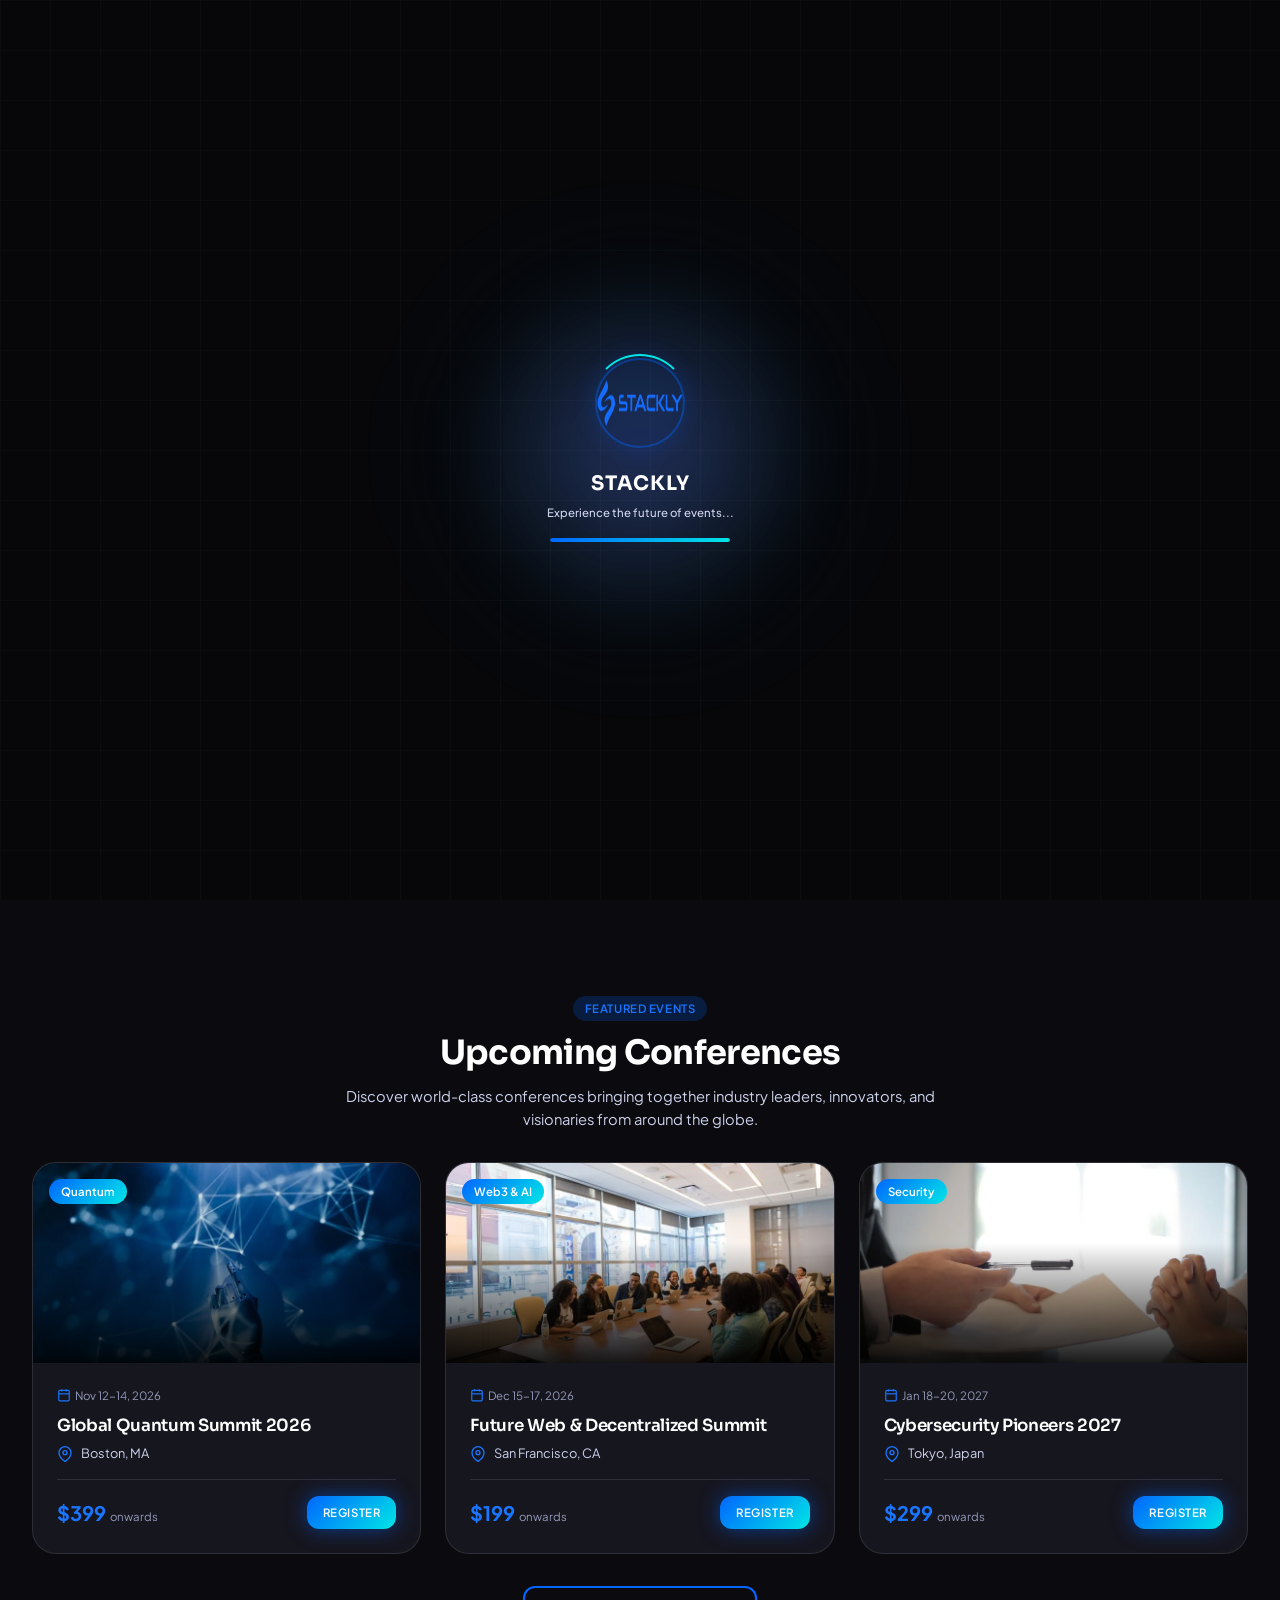
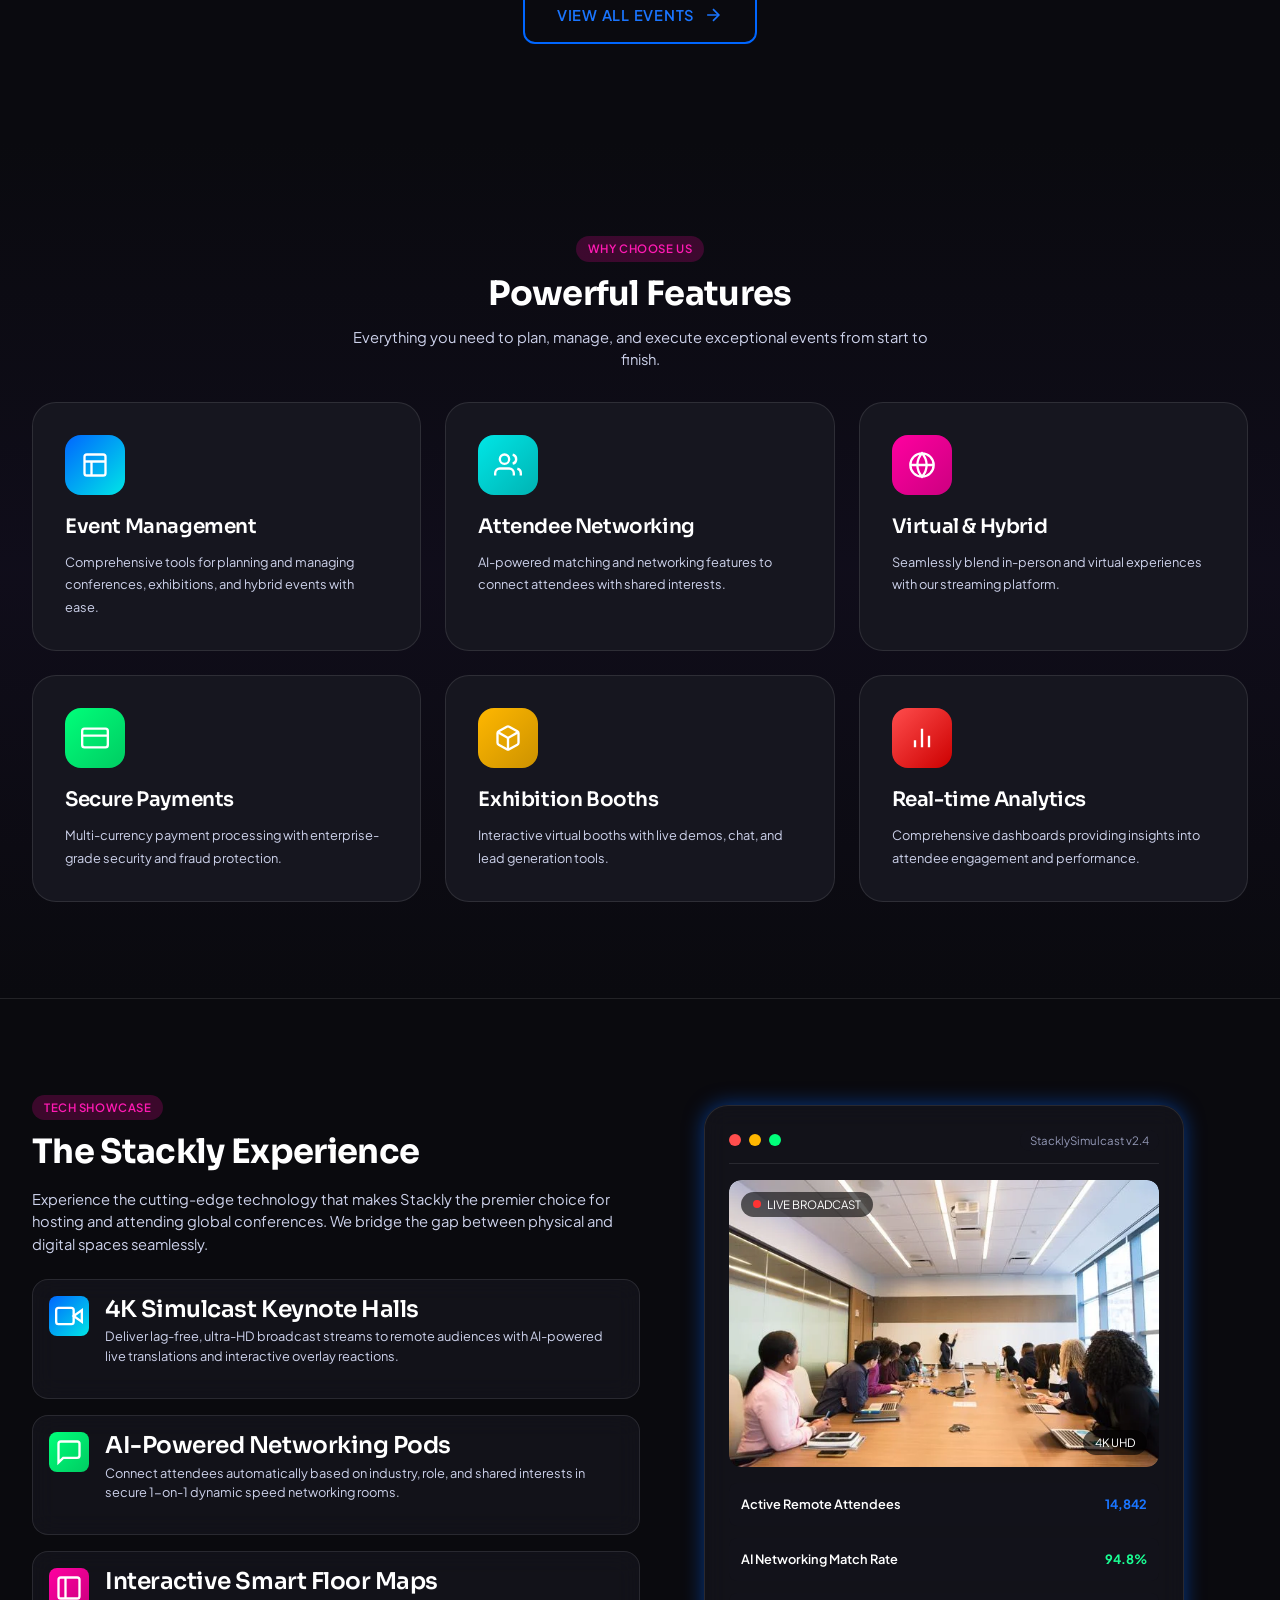
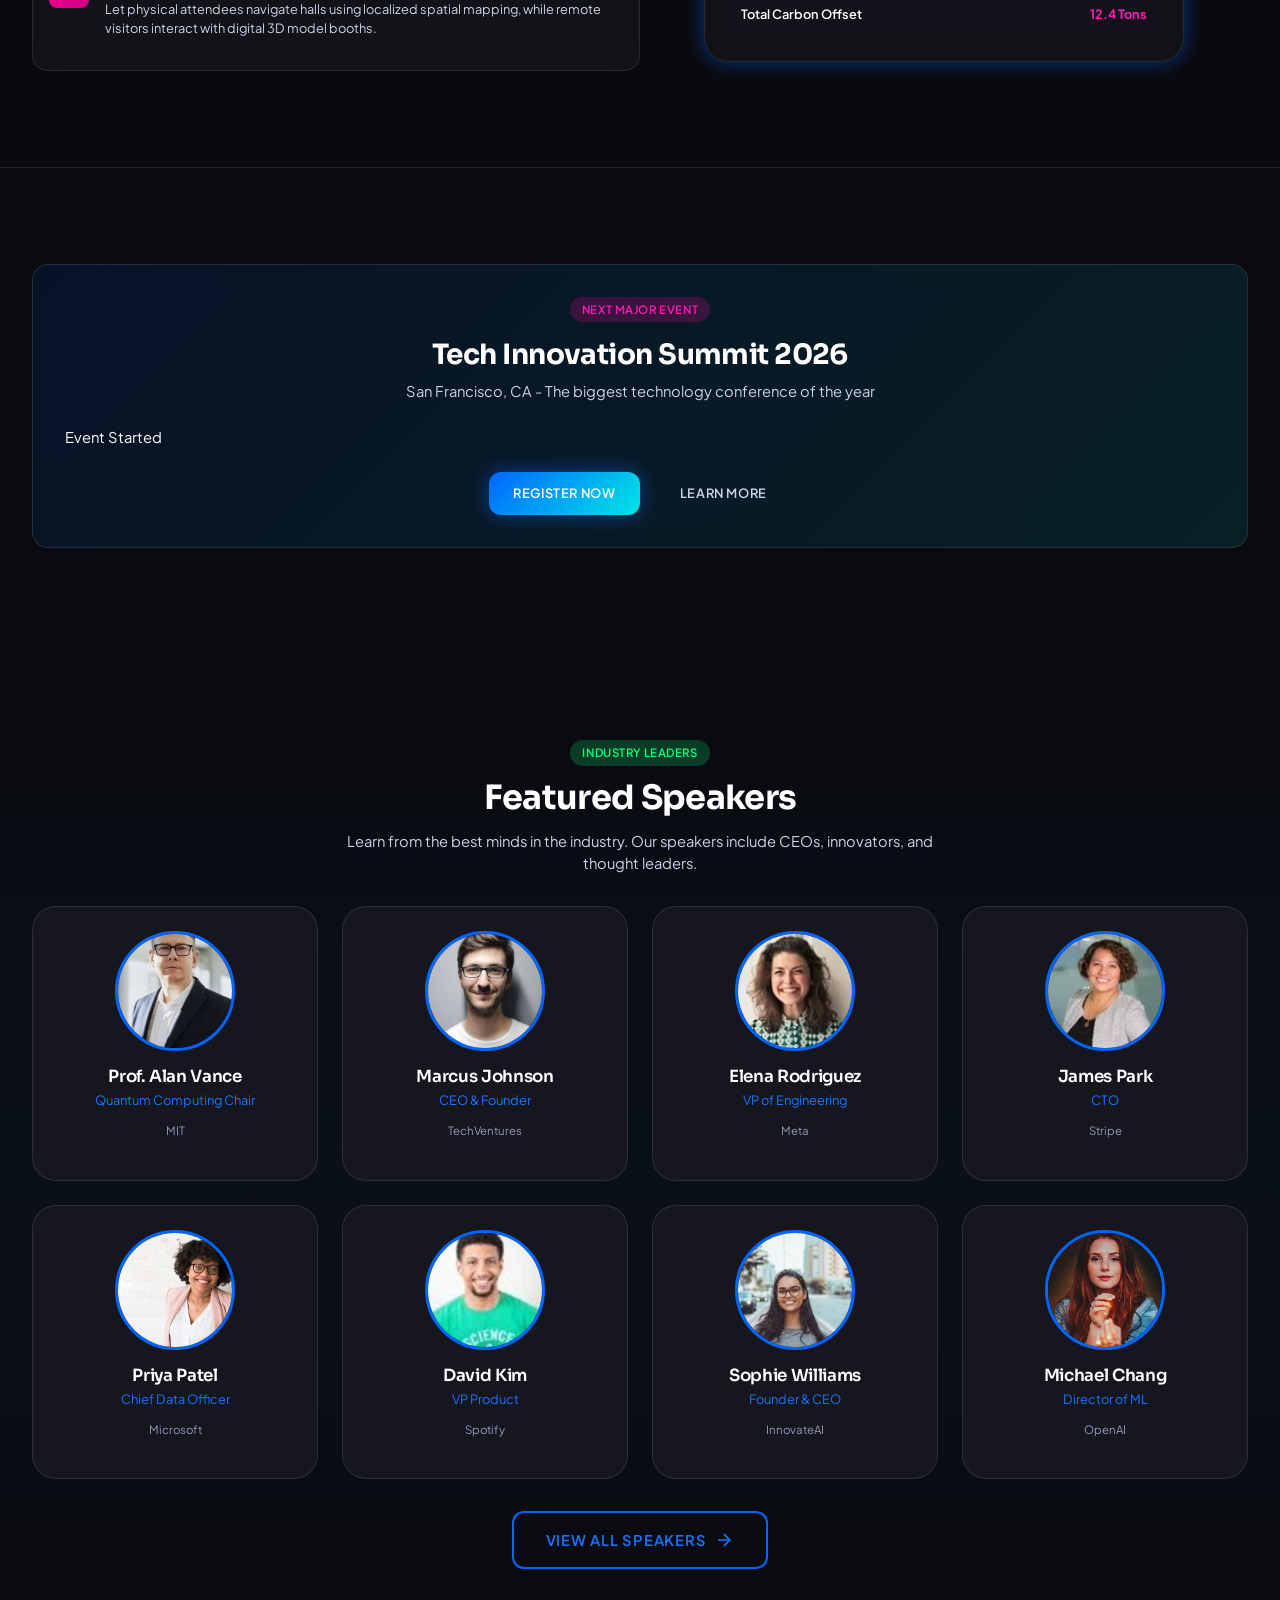
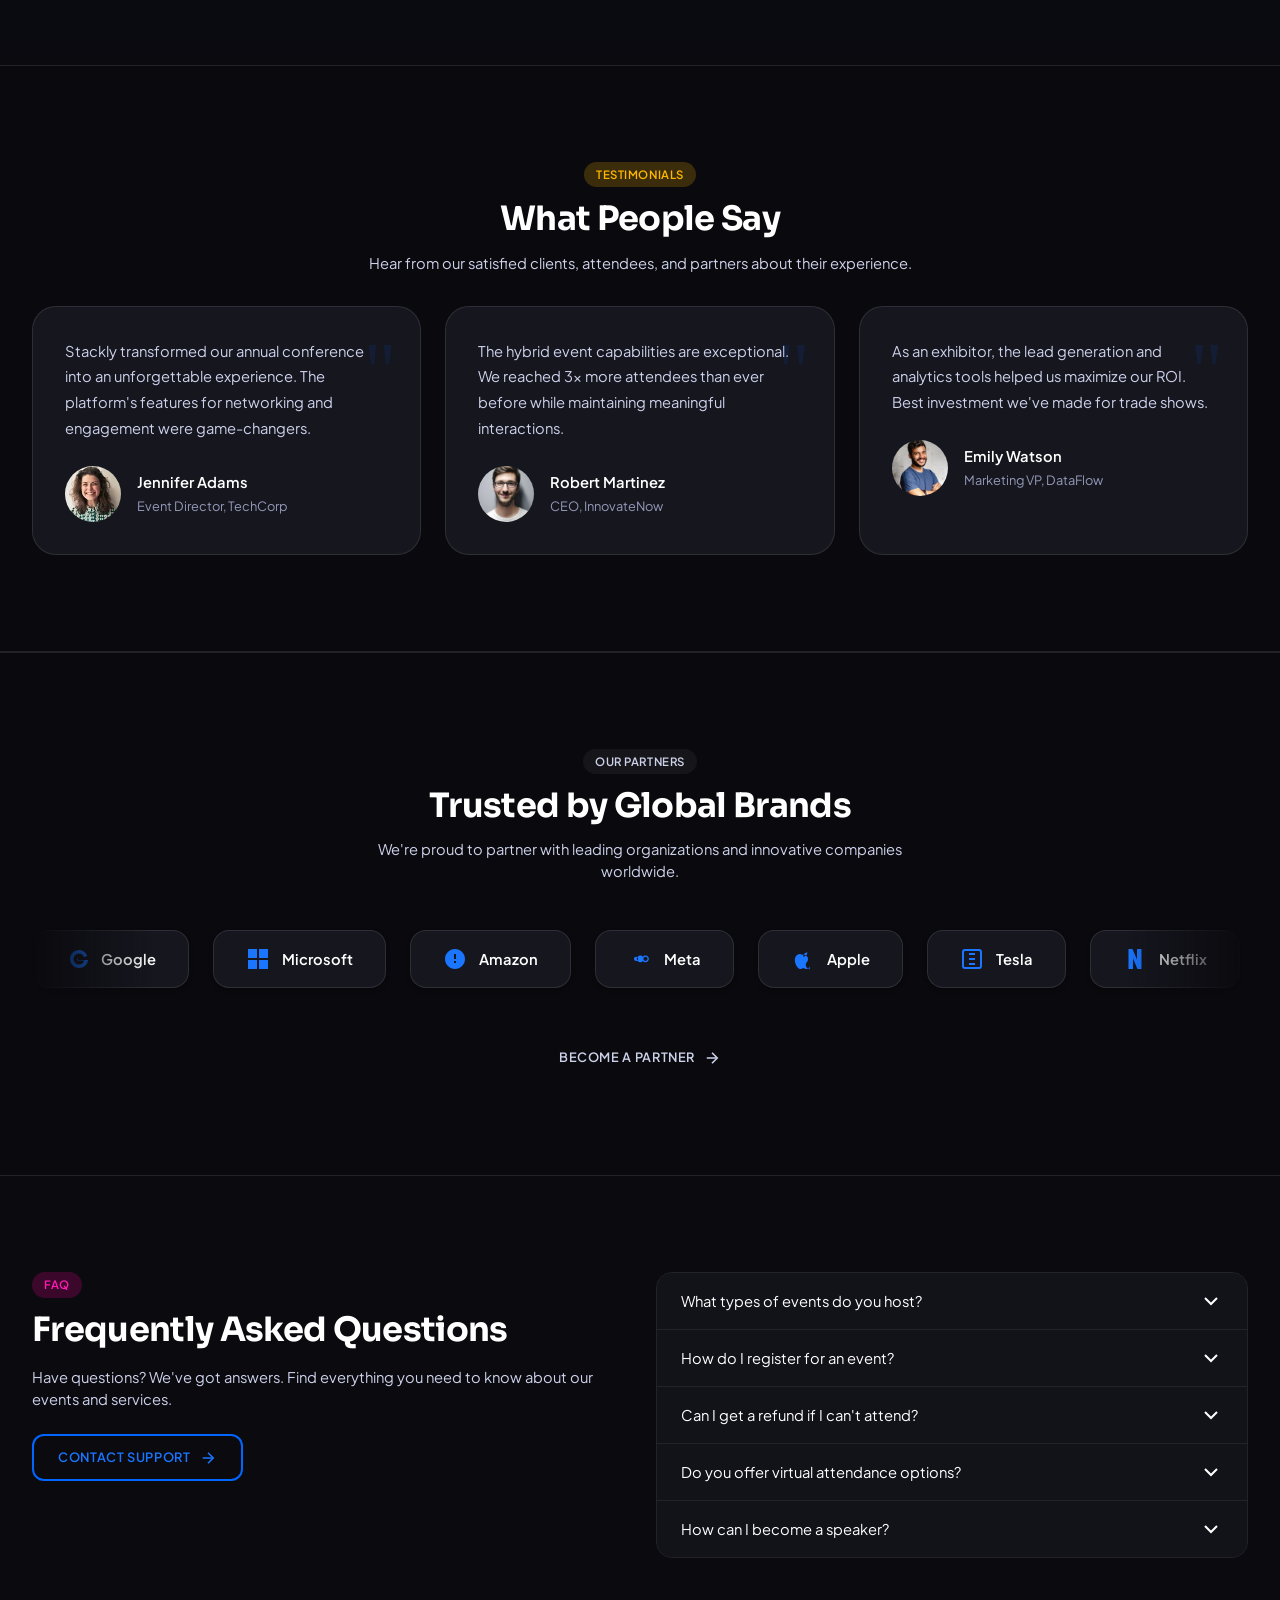
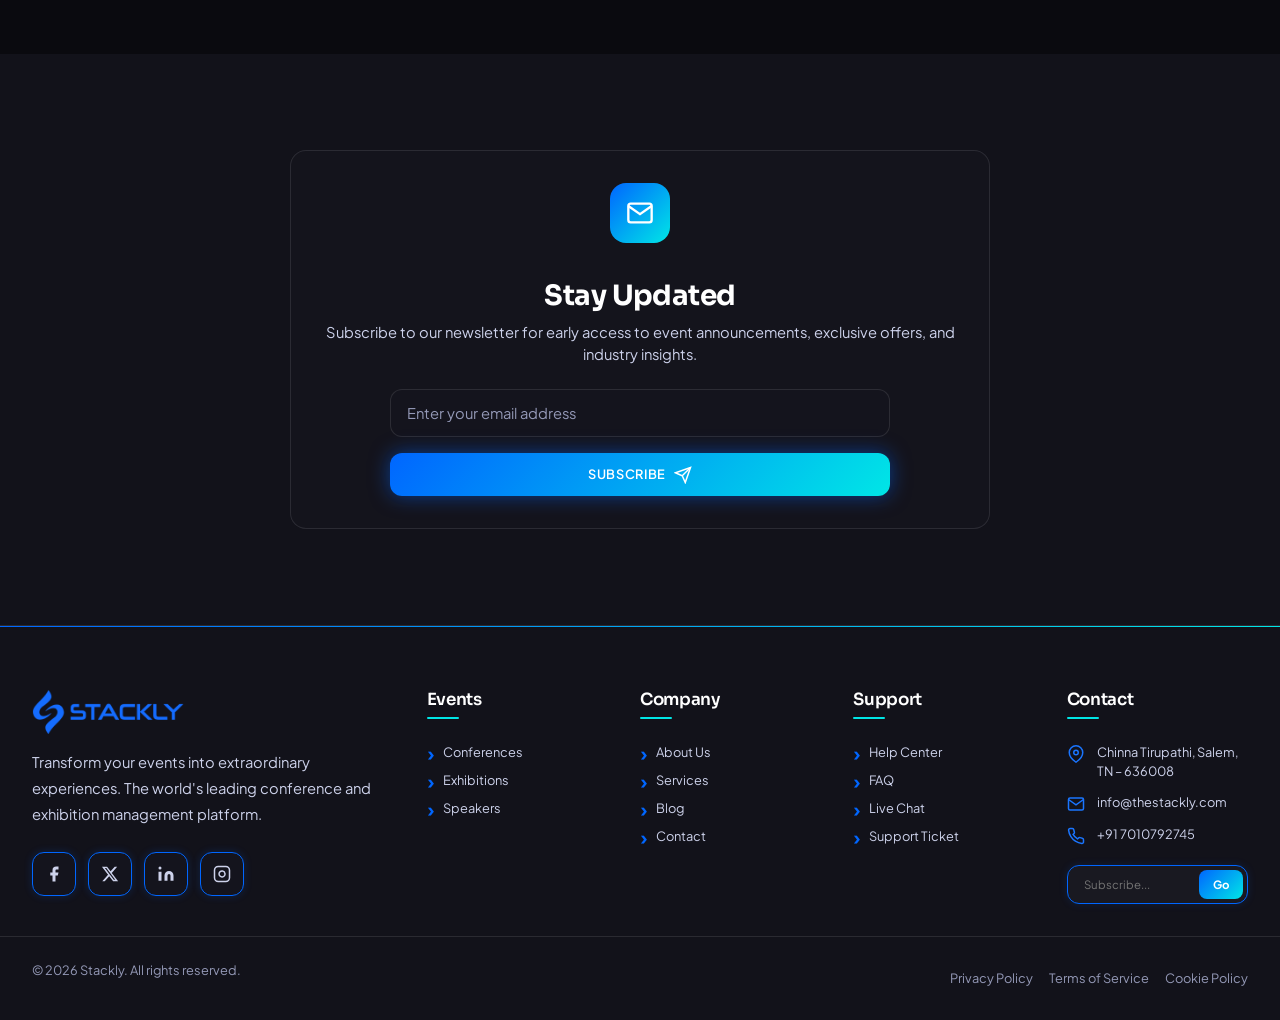
==== commit 3d9f6773: "Integrate statistics grid into hero section and remove redundant stats section" ====
--- a/index.html
+++ b/index.html
@@ -168,6 +168,26 @@
             </a>
           </div>
 
+          <!-- Statistics Grid -->
+          <div class="hero-stats">
+            <div class="hero-stat" data-animate="fade-up" data-delay="400">
+              <div class="hero-stat-value" data-count="500">0</div>
+              <div class="hero-stat-label">Events Hosted</div>
+            </div>
+            <div class="hero-stat" data-animate="fade-up" data-delay="500">
+              <div class="hero-stat-value" data-count="50000">0</div>
+              <div class="hero-stat-label">Happy Attendees</div>
+            </div>
+            <div class="hero-stat" data-animate="fade-up" data-delay="600">
+              <div class="hero-stat-value" data-count="50">0</div>
+              <div class="hero-stat-label">Countries Reached</div>
+            </div>
+            <div class="hero-stat" data-animate="fade-up" data-delay="700">
+              <div class="hero-stat-value" data-count="98">0</div>
+              <div class="hero-stat-label">Satisfaction Rate %</div>
+            </div>
+          </div>
+
           <!-- Orbit Animation -->
           <div class="hero-visual" aria-hidden="true">
             <div class="hero-3d-element">
@@ -184,62 +204,6 @@
             </div>
           </div>
 
-
-    </section>
-
-    <!-- Stats Section -->
-    <section class="section"
-      style="padding: var(--space-8) 0; background: rgba(255, 255, 255, 0.015); backdrop-filter: blur(8px); -webkit-backdrop-filter: blur(8px); border-bottom: 1px solid var(--border-secondary);">
-      <div class="container">
-        <div class="stats-row">
-          <div class="stat-item" data-animate="fade-up">
-            <div class="stat-icon">
-              <svg viewBox="0 0 24 24" fill="none" stroke="currentColor" stroke-width="2">
-                <rect x="3" y="3" width="18" height="18" rx="2" ry="2"></rect>
-                <line x1="3" y1="9" x2="21" y2="9"></line>
-                <line x1="9" y1="21" x2="9" y2="9"></line>
-              </svg>
-            </div>
-            <div class="stat-value" data-count="500">0</div>
-            <div class="stat-label">Events Hosted</div>
-          </div>
-
-          <div class="stat-item" data-animate="fade-up" data-delay="100">
-            <div class="stat-icon" style="background: linear-gradient(135deg, #00e6e6, #00b3b3);">
-              <svg viewBox="0 0 24 24" fill="none" stroke="currentColor" stroke-width="2">
-                <path d="M17 21v-2a4 4 0 0 0-4-4H5a4 4 0 0 0-4 4v2"></path>
-                <circle cx="9" cy="7" r="4"></circle>
-                <path d="M23 21v-2a4 4 0 0 0-3-3.87"></path>
-                <path d="M16 3.13a4 4 0 0 1 0 7.75"></path>
-              </svg>
-            </div>
-            <div class="stat-value" data-count="50000">0</div>
-            <div class="stat-label">Happy Attendees</div>
-          </div>
-
-          <div class="stat-item" data-animate="fade-up" data-delay="200">
-            <div class="stat-icon" style="background: linear-gradient(135deg, #ff00a0, #cc0080);">
-              <svg viewBox="0 0 24 24" fill="none" stroke="currentColor" stroke-width="2">
-                <circle cx="12" cy="12" r="10"></circle>
-                <line x1="2" y1="12" x2="22" y2="12"></line>
-                <path d="M12 2a15.3 15.3 0 0 1 4 10 15.3 15.3 0 0 1-4 10 15.3 15.3 0 0 1-4-10 15.3 15.3 0 0 1 4-10z">
-                </path>
-              </svg>
-            </div>
-            <div class="stat-value" data-count="50">0</div>
-            <div class="stat-label">Countries Reached</div>
-          </div>
-
-          <div class="stat-item" data-animate="fade-up" data-delay="300">
-            <div class="stat-icon" style="background: linear-gradient(135deg, #00ff7a, #00cc62);">
-              <svg viewBox="0 0 24 24" fill="none" stroke="currentColor" stroke-width="2">
-                <path d="M22 11.08V12a10 10 0 1 1-5.93-9.14"></path>
-                <polyline points="22 4 12 14.01 9 11.01"></polyline>
-              </svg>
-            </div>
-            <div class="stat-value" data-count="98">0</div>
-            <div class="stat-label">Satisfaction Rate %</div>
-          </div>
         </div>
       </div>
     </section>
--- a/css/main.css
+++ b/css/main.css
@@ -550,8 +550,8 @@
   }
 
   .container {
-    padding-left: 8px !important;
-    padding-right: 8px !important;
+    padding-left: 16px !important;
+    padding-right: 16px !important;
   }
 
   .grid,
@@ -615,7 +615,7 @@
   }
 
   .header-container {
-    padding: 0 8px !important;
+    padding: 0 16px !important;
   }
 
   .header-logo-text {
@@ -830,10 +830,10 @@
 
   /* Scroll to top button sizing */
   .scroll-top {
-    width: 32px !important;
-    height: 32px !important;
-    bottom: var(--space-2) !important;
-    right: var(--space-2) !important;
+    width: 44px !important;
+    height: 44px !important;
+    bottom: var(--space-8) !important;
+    right: var(--space-8) !important;
   }
 
   /* Contact page card details fix */
